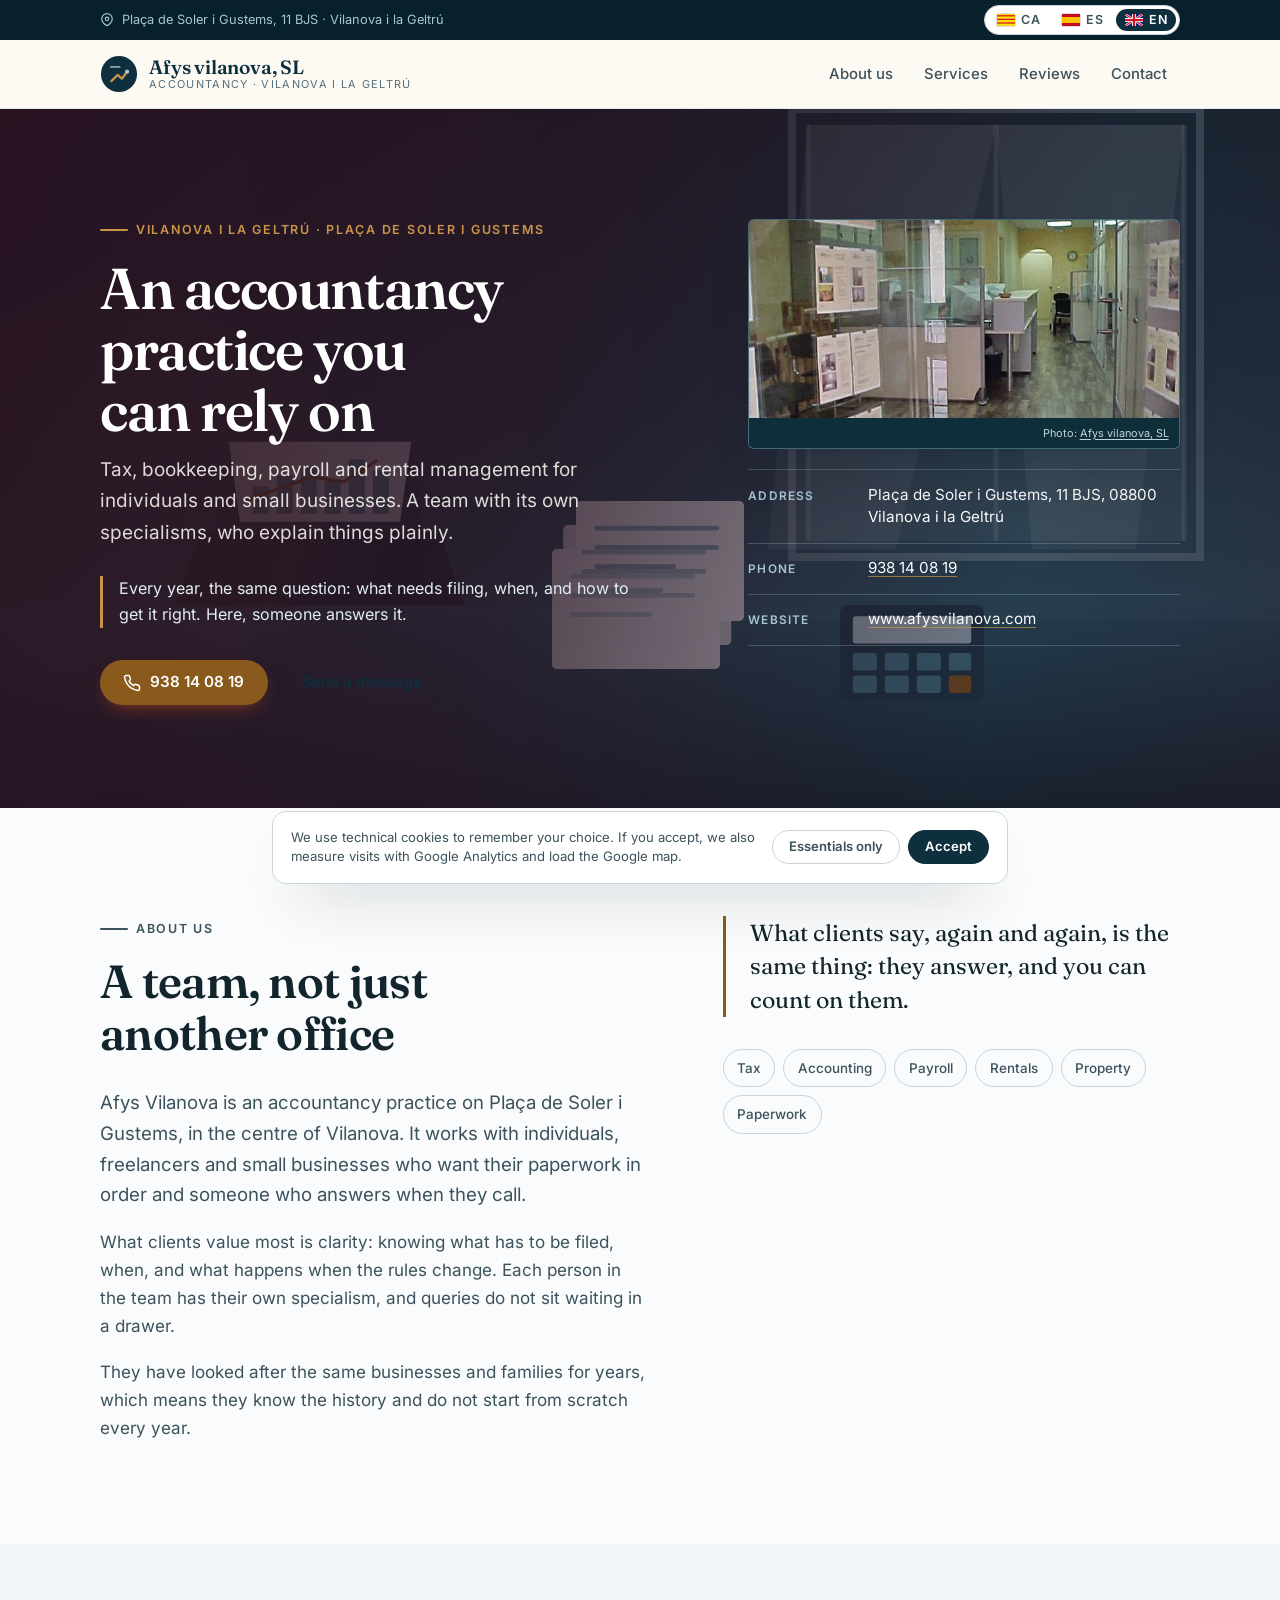
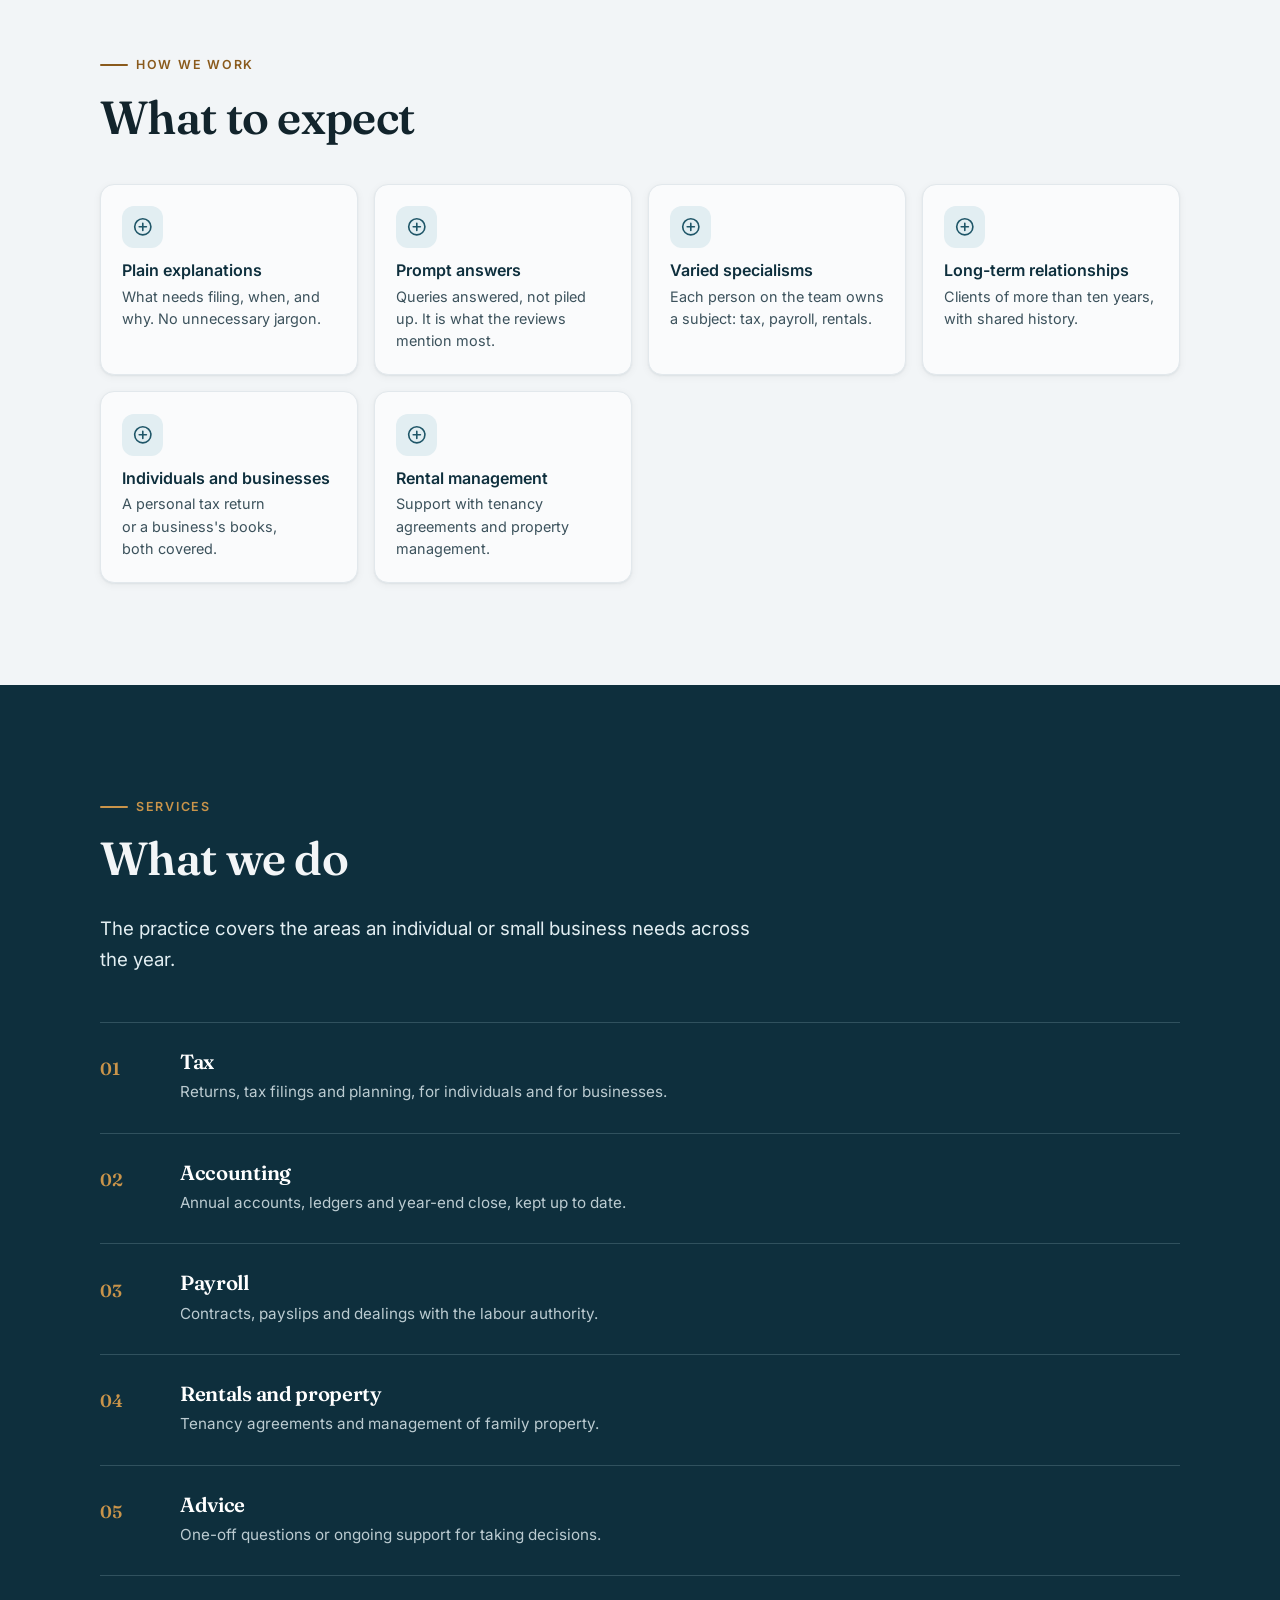
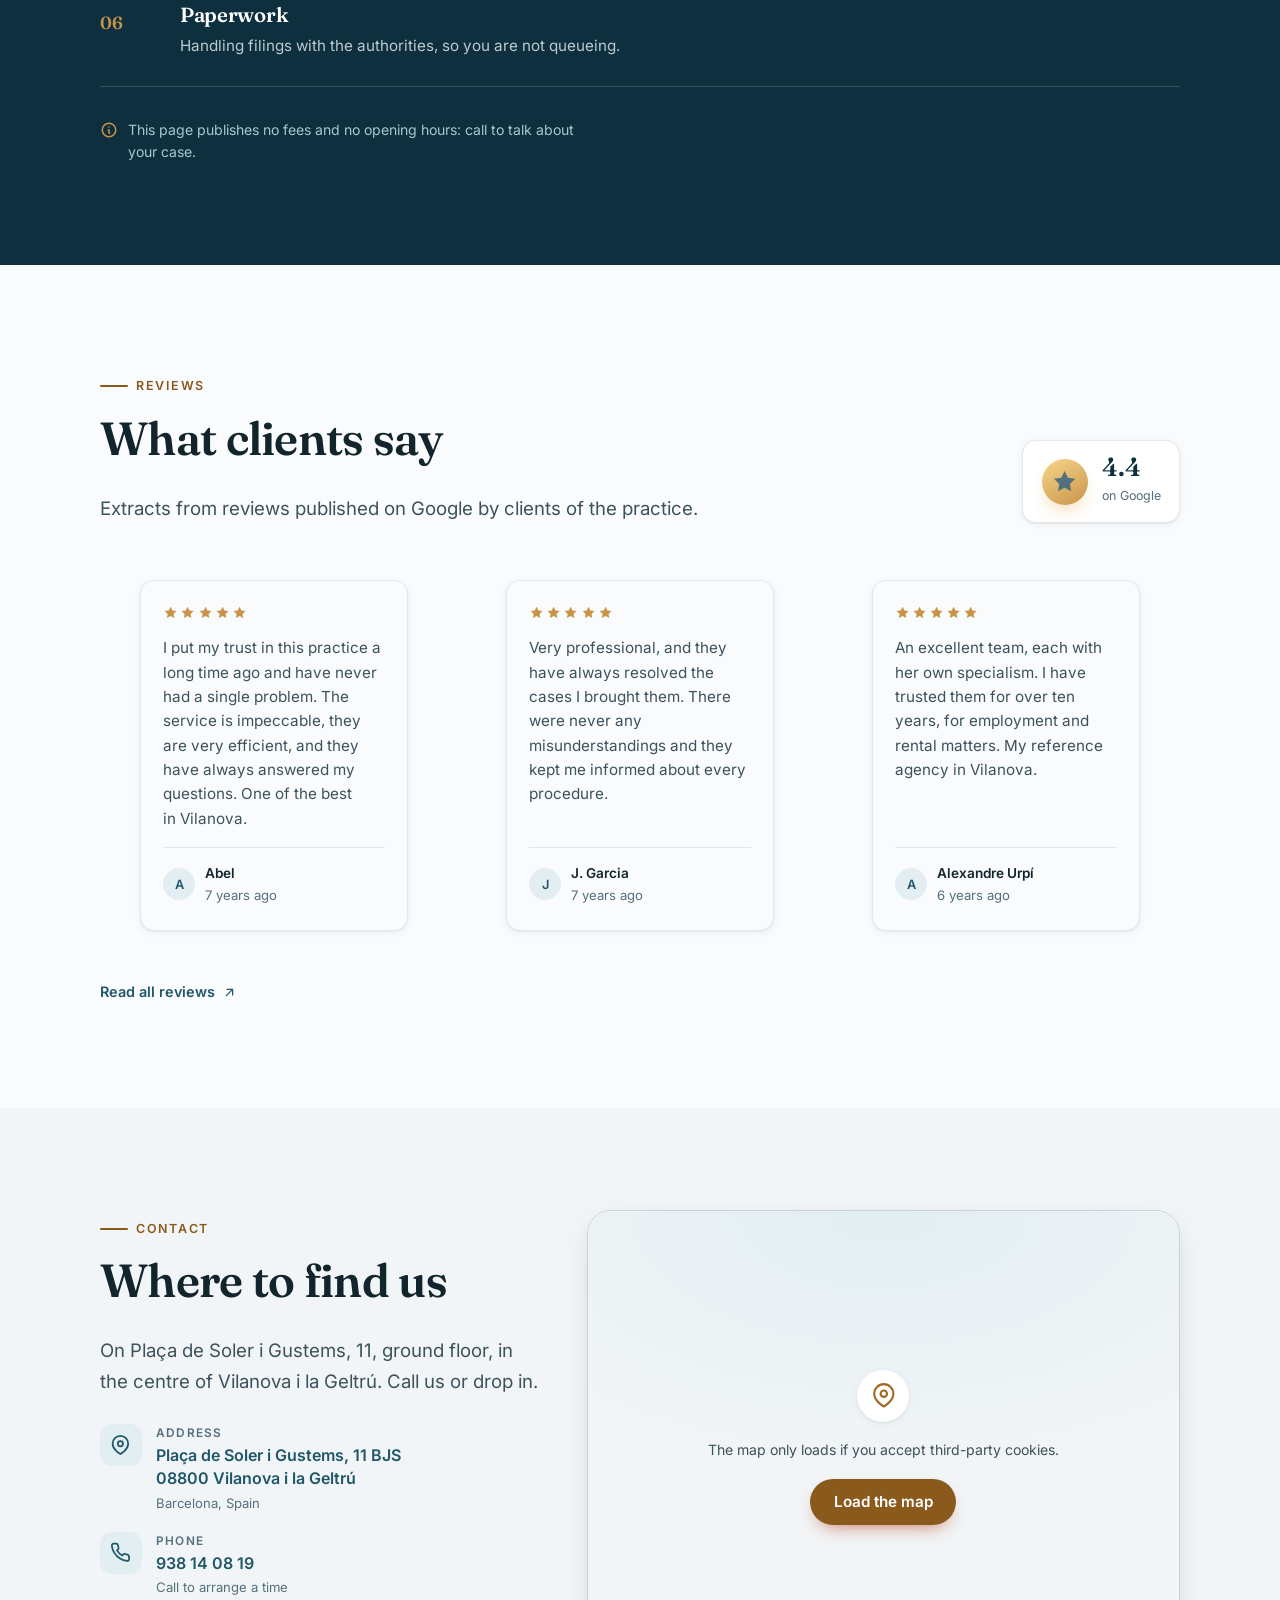
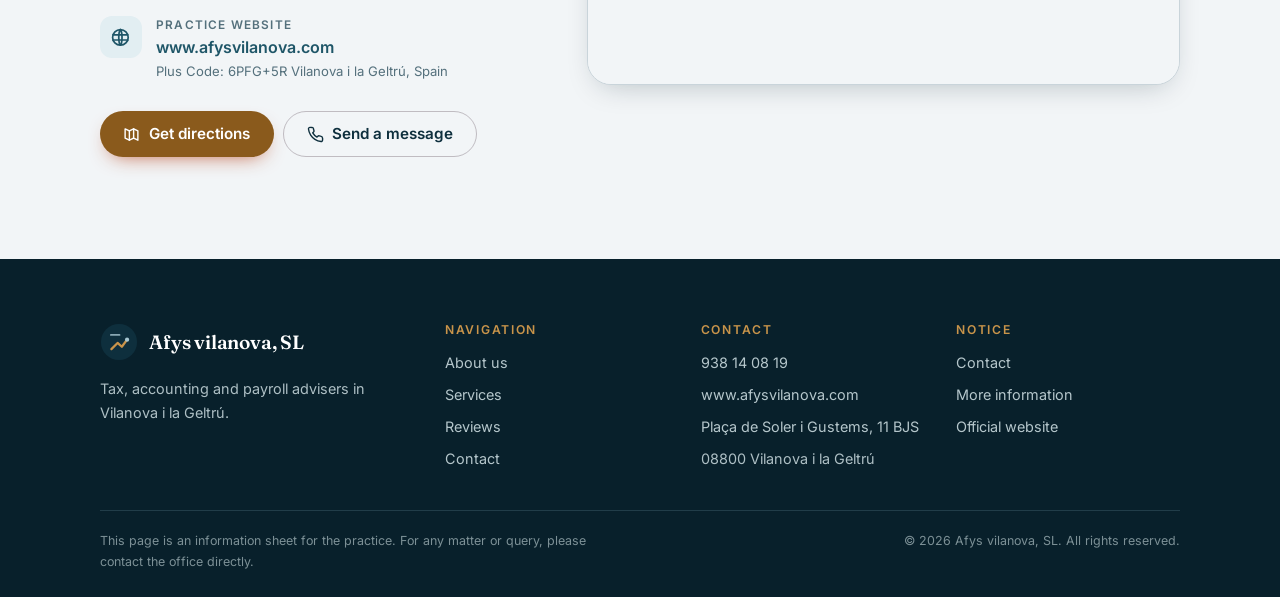
==== en/index.html @ ab1280ea "Rebuild the page structure for a professional practice The previous version kept a restaurant's DOM " ====
<!DOCTYPE html>
<html lang="en" dir="ltr">
<head>
<meta charset="utf-8">
<meta name="viewport" content="width=device-width, initial-scale=1">
<title>Afys Vilanova · Tax, accounting and payroll advisers</title>
<meta name="description" content="Accountancy practice on Plaça de Soler i Gustems, 11, Vilanova i la Geltrú. Tax, bookkeeping, payroll and rental management for individuals and small businesses. Call: 938 14 08 19.">
<meta name="author" content="Afys vilanova, SL">
<meta name="theme-color" content="#0a2f3b">
<meta name="robots" content="index, follow">
<link rel="canonical" href="https://afysvilanova.vilanovailageltru.info/en/">

<meta property="og:type" content="restaurant">
<meta property="og:site_name" content="Afys vilanova, SL">
<meta property="og:title" content="Afys Vilanova · Tax, accounting and payroll advisers">
<meta property="og:description" content="Accountancy practice on Plaça de Soler i Gustems, 11, Vilanova i la Geltrú. Tax, bookkeeping, payroll and rental management for individuals and small businesses. Call: 938 14 08 19.">
<meta property="og:locale" content="en_GB">
<meta property="og:url" content="https://afysvilanova.vilanovailageltru.info/en/">
<meta property="og:image" content="https://afysvilanova.vilanovailageltru.info/assets/img/og-image.jpg">
<meta property="og:image:width" content="1200">
<meta property="og:image:height" content="630">
<meta property="og:image:alt" content="Afys Vilanova, tax and accounting advisers in Vilanova i la Geltrú">
<meta name="twitter:card" content="summary_large_image">
<meta name="twitter:title" content="Afys Vilanova · Tax, accounting and payroll advisers">
<meta name="twitter:description" content="Accountancy practice on Plaça de Soler i Gustems, 11, Vilanova i la Geltrú. Tax, bookkeeping, payroll and rental management for individuals and small businesses. Call: 938 14 08 19.">
<meta name="twitter:image" content="https://afysvilanova.vilanovailageltru.info/assets/img/og-image.jpg">


<link rel="alternate" hreflang="ca-ES" href="https://afysvilanova.vilanovailageltru.info/">

<link rel="alternate" hreflang="es-ES" href="https://afysvilanova.vilanovailageltru.info/es/">

<link rel="alternate" hreflang="en-GB" href="https://afysvilanova.vilanovailageltru.info/en/">

<link rel="alternate" hreflang="x-default" href="https://afysvilanova.vilanovailageltru.info/">


<link rel="icon" href="../assets/img/favicon.svg" type="image/svg+xml">
<link rel="apple-touch-icon" href="../assets/img/apple-touch-icon.png">
<link rel="manifest" href="../site.webmanifest">
<link rel="preload" href="../assets/fonts/fraunces-latin.woff2" as="font" type="font/woff2" crossorigin>
<link rel="preload" href="../assets/fonts/inter-latin.woff2" as="font" type="font/woff2" crossorigin>
<link rel="stylesheet" href="../assets/css/styles.css">

<script>
  /* Google Analytics 4 with consent mode. Goes in <head> of every generated page,
     before any other script. Nothing is fetched from Google until the visitor
     accepts, and storage stays denied by default even if the tag loads elsewhere. */
  (function () {
    var ID = 'G-71LT2Q093H';
    var KEY = 'cookie-consent-v1';
    var accepted = false;
    try { accepted = localStorage.getItem(KEY) === 'accepted'; } catch (e) {}

    window.dataLayer = window.dataLayer || [];
    window.gtag = function () { window.dataLayer.push(arguments); };
    gtag('js', new Date());

    gtag('consent', 'default', {
      ad_storage: 'denied',
      ad_user_data: 'denied',
      ad_personalization: 'denied',
      analytics_storage: 'denied'
    });

    function load() {
      if (window.__gaLoaded) return;
      window.__gaLoaded = true;
      var s = document.createElement('script');
      s.async = true;
      s.src = 'https://www.googletagmanager.com/gtag/js?id=' + ID;
      document.head.appendChild(s);
      gtag('config', ID);
    }

    function grant() {
      load();
      gtag('consent', 'update', {
        ad_storage: 'granted',
        ad_user_data: 'granted',
        ad_personalization: 'granted',
        analytics_storage: 'granted'
      });
    }

    /* The cookie banner calls this from BOTH buttons; nothing touches Google before it runs. */
    window.__analyticsConsent = function (isAccepted) {
      try { localStorage.setItem(KEY, isAccepted ? 'accepted' : 'essential'); } catch (e) {}
      if (isAccepted) grant();
    };

    if (accepted) grant();
  })();
</script>
<script type="application/ld+json">
{
  "@context": "https://schema.org",
  "@type": "AccountingService",
  "@id": "https://afysvilanova.vilanovailageltru.info/#business",
  "name": "Afys vilanova, SL",
  "url": "https://afysvilanova.vilanovailageltru.info",
  "image": "https://afysvilanova.vilanovailageltru.info/assets/img/og-image.jpg",
  "telephone": "+34938140819",
  "address": {
    "@type": "PostalAddress",
    "streetAddress": "Plaça de Soler i Gustems, 11 BJS",
    "postalCode": "08800",
    "addressLocality": "Vilanova i la Geltrú",
    "addressRegion": "Barcelona",
    "addressCountry": "ES"
  },
  "geo": {
    "@type": "GeoCoordinates",
    "latitude": 41.2229113,
    "longitude": 1.7271098999999999
  },
  "hasMap": "https://maps.google.com/?cid=9883613409802930192&g_mp=Cidnb29nbGUubWFwcy5wbGFjZXMudjEuUGxhY2VzLlNlYXJjaFRleHQQAhgEIAA",
  "inLanguage": "en",
  "sameAs": [
    "http://www.afysvilanova.com/"
  ],
  "aggregateRating": {
    "@type": "AggregateRating",
    "ratingValue": 4.4,
    "reviewCount": 29,
    "bestRating": 5,
    "worstRating": 1
  }
}
</script>
</head>
<body>
<a class="skip-link" href="#main">Skip to main content</a>

<div class="topbar">
  <div class="wrap topbar__inner">
    <p class="topbar__note">
      <svg viewBox="0 0 24 24" width="14" height="14" fill="none" stroke="currentColor" stroke-width="2" stroke-linecap="round" stroke-linejoin="round" aria-hidden="true"><path d="M21 10c0 7-9 12-9 12S3 17 3 10a9 9 0 0 1 18 0Z"/><circle cx="12" cy="10" r="3"/></svg>
      Plaça de Soler i Gustems, 11 BJS · Vilanova i la Geltrú
    </p>
    <nav class="langs" aria-label="Change language">
      
      <a class="langs__link" href="../" hreflang="ca" lang="ca">
        <span class="langs__flag" aria-hidden="true"><svg viewBox="0 0 24 16"><rect width="24" height="16" fill="#fcdd09"/><g fill="#da121a"><rect y="1.6" width="24" height="1.6"/><rect y="6.4" width="24" height="1.6"/><rect y="11.2" width="24" height="1.6"/></g></svg></span>
        <span class="langs__code">ca</span>
        <span class="sr-only">Català</span>
      </a>
      
      <a class="langs__link" href="../es/" hreflang="es" lang="es">
        <span class="langs__flag" aria-hidden="true"><svg viewBox="0 0 24 16"><rect width="24" height="16" fill="#c60b1e"/><rect y="4" width="24" height="8" fill="#ffc400"/></svg></span>
        <span class="langs__code">es</span>
        <span class="sr-only">Español</span>
      </a>
      
      <a class="langs__link" href="../en/" hreflang="en" lang="en" aria-current="true">
        <span class="langs__flag" aria-hidden="true"><svg viewBox="0 0 24 16"><rect width="24" height="16" fill="#00247d"/><path d="M0 0 24 16M24 0 0 16" stroke="#fff" stroke-width="3.2"/><path d="M0 0 24 16M24 0 0 16" stroke="#cf142b" stroke-width="1.6"/><path d="M12 0v16M0 8h24" stroke="#fff" stroke-width="5.2"/><path d="M12 0v16M0 8h24" stroke="#cf142b" stroke-width="3"/></svg></span>
        <span class="langs__code">en</span>
        <span class="sr-only">English</span>
      </a>
      
    </nav>
  </div>
</div>

<header class="header">
  <div class="wrap header__inner">
    <a class="brand" href="../" aria-label="Afys vilanova, SL — Vilanova i la Geltrú">
      <svg class="brand__mark" <svg viewBox="0 0 40 40" width="38" height="38" aria-hidden="true">
          <circle cx="20" cy="20" r="19" fill="#0e2f3d"/>
          <path d="M12 27.5 L18.5 21 L23 25 L28.5 17.5" fill="none" stroke="#c9944a" stroke-width="2.4" stroke-linecap="round" stroke-linejoin="round"/>
          <circle cx="28.5" cy="17.5" r="2.2" fill="#a7c6d1"/>
          <path d="M11.5 12.5 h9" stroke="#a7c6d1" stroke-width="2" stroke-linecap="round" opacity="0.8"/>
        </svg></svg>
      <span class="brand__text">
        <span class="brand__name">Afys vilanova, SL</span>
        <span class="brand__sub">Accountancy · Vilanova i la Geltrú</span>
      </span>
    </a>
    <nav class="nav" id="site-nav" data-open="false" aria-label="Main navigation">
      <ul class="nav__list">
        <li><a class="nav__link" href="#about">About us</a></li>
        <li><a class="nav__link" href="#services">Services</a></li>
        <li><a class="nav__link" href="#reviews">Reviews</a></li>
        <li><a class="nav__link" href="#contact">Contact</a></li>
      </ul>
    </nav>
    <button class="nav-toggle" type="button" aria-expanded="false" aria-controls="site-nav" aria-label="Open navigation menu">
      <svg viewBox="0 0 24 24" width="22" height="22" fill="none" stroke="currentColor" stroke-width="2" stroke-linecap="round" aria-hidden="true"><path d="M4 7h16M4 12h16M4 17h16"/></svg>
    </button>
  </div>
</header>

<main id="main">

  <section class="hero" aria-labelledby="hero-title">
    <img class="hero__art" src="../assets/img/hero.svg" alt="" width="1600" height="1000" fetchpriority="high" decoding="async" aria-hidden="true">

    <div class="wrap hero__inner">
      <!-- Text column: the pitch and the two things a client does next. -->
      <div class="hero__copy">
        <p class="eyebrow hero__eyebrow">Vilanova i la Geltrú · Plaça de Soler i Gustems</p>
        <h1 class="hero__title" id="hero-title">An accountancy practice you can rely on</h1>
        <p class="hero__subtitle">Tax, bookkeeping, payroll and rental management for individuals and small businesses. A team with its own specialisms, who explain things plainly.</p>

        <p class="hero__credo">Every year, the same question: what needs filing, when, and how to get it right. Here, someone answers it.</p>

        <div class="hero__actions">
          <a class="btn btn--primary" href="tel:+34938140819">
            <svg viewBox="0 0 24 24" width="18" height="18" fill="none" stroke="currentColor" stroke-width="2" stroke-linecap="round" stroke-linejoin="round" aria-hidden="true"><path d="M22 16.9v3a2 2 0 0 1-2.2 2 19.8 19.8 0 0 1-8.6-3.1 19.5 19.5 0 0 1-6-6A19.8 19.8 0 0 1 2.1 4.2 2 2 0 0 1 4.1 2h3a2 2 0 0 1 2 1.7c.1.9.4 1.8.7 2.6a2 2 0 0 1-.5 2.1L8.1 9.6a16 16 0 0 0 6 6l1.2-1.2a2 2 0 0 1 2.1-.5c.8.3 1.7.6 2.6.7a2 2 0 0 1 1.7 2.1Z"/></svg>
            938 14 08 19
          </a>
          <a class="btn btn--ghost" href="#contact">Send a message</a>
        </div>
      </div>

      <!-- Facts column: no rating card, no decorative list. A practice is judged on
           what it does and where it is, so those are the only things in the panel. -->
      <aside class="hero__facts" aria-label="Contact details">
        
        <figure class="hero__photo">
          <img src="../assets/img/hero-photo.jpg" alt="photo of the Afys Vilanova office" width="900" height="675" fetchpriority="high" decoding="async">
          
          <figcaption data-photo-credit>
            Photo:
            <a href="https://maps.google.com/maps/contrib/112571644760508671871" target="_blank" rel="noopener nofollow">Afys vilanova, SL</a>
          </figcaption>
          
        </figure>
        

        <dl class="factlist">
          <div class="factlist__row">
            <dt>Address</dt>
            <dd>Plaça de Soler i Gustems, 11 BJS, 08800 Vilanova i la Geltrú</dd>
          </div>
          <div class="factlist__row">
            <dt>Phone</dt>
            <dd><a href="tel:+34938140819">938 14 08 19</a></dd>
          </div>
          
          <div class="factlist__row">
            <dt>Website</dt>
            <dd><a href="http://www.afysvilanova.com/" target="_blank" rel="noopener nofollow">www.afysvilanova.com</a></dd>
          </div>
          
          
        </dl>
      </aside>
    </div>
  </section>

  <section class="section" id="about" aria-labelledby="about-title">
    <div class="wrap">
      <div class="about__grid">
        <div class="about__copy reveal">
          <p class="eyebrow">About us</p>
          <h2 class="h2" id="about-title">A team, not just another office</h2>
          <p class="lead">Afys Vilanova is an accountancy practice on Plaça de Soler i Gustems, in the centre of Vilanova. It works with individuals, freelancers and small businesses who want their paperwork in order and someone who answers when they call.</p>
          <p>What clients value most is clarity: knowing what has to be filed, when, and what happens when the rules change. Each person in the team has their own specialism, and queries do not sit waiting in a drawer.</p>
          <p>They have looked after the same businesses and families for years, which means they know the history and do not start from scratch every year.</p>
        </div>

        <!-- Instead of a 2x2 number grid, a single standing claim plus the areas
             the practice actually covers. A client reads this, not a scoreboard. -->
        <div class="about__aside reveal">
          <blockquote class="pullquote">
            <p>What clients say, again and again, is the same thing: they answer, and you can count on them.</p>
          </blockquote>
          <ul class="arealist" aria-label="Areas of work">
            
            <li>Tax</li>
            
            <li>Accounting</li>
            
            <li>Payroll</li>
            
            <li>Rentals</li>
            
            <li>Property</li>
            
            <li>Paperwork</li>
            
          </ul>
        </div>
      </div>
    </div>
  </section>

  <section class="section section--sand" id="features" aria-labelledby="features-title">
    <div class="wrap">
      <div class="reveal">
        <p class="eyebrow">How we work</p>
        <h2 class="h2" id="features-title">What to expect</h2>
      </div>
      <ul class="cards">
        
        <li class="card reveal">
          <span class="card__icon" aria-hidden="true"><svg viewBox="0 0 24 24" fill="none" stroke="currentColor" stroke-width="1.8" stroke-linecap="round" stroke-linejoin="round" aria-hidden="true"><circle cx="12" cy="12" r="9"/><path d="M12 8v8M8 12h8"/></svg></span>
          <h3>Plain explanations</h3>
          <p>What needs filing, when, and why. No unnecessary jargon.</p>
        </li>
        
        <li class="card reveal">
          <span class="card__icon" aria-hidden="true"><svg viewBox="0 0 24 24" fill="none" stroke="currentColor" stroke-width="1.8" stroke-linecap="round" stroke-linejoin="round" aria-hidden="true"><circle cx="12" cy="12" r="9"/><path d="M12 8v8M8 12h8"/></svg></span>
          <h3>Prompt answers</h3>
          <p>Queries answered, not piled up. It is what the reviews mention most.</p>
        </li>
        
        <li class="card reveal">
          <span class="card__icon" aria-hidden="true"><svg viewBox="0 0 24 24" fill="none" stroke="currentColor" stroke-width="1.8" stroke-linecap="round" stroke-linejoin="round" aria-hidden="true"><circle cx="12" cy="12" r="9"/><path d="M12 8v8M8 12h8"/></svg></span>
          <h3>Varied specialisms</h3>
          <p>Each person on the team owns a subject: tax, payroll, rentals.</p>
        </li>
        
        <li class="card reveal">
          <span class="card__icon" aria-hidden="true"><svg viewBox="0 0 24 24" fill="none" stroke="currentColor" stroke-width="1.8" stroke-linecap="round" stroke-linejoin="round" aria-hidden="true"><circle cx="12" cy="12" r="9"/><path d="M12 8v8M8 12h8"/></svg></span>
          <h3>Long-term relationships</h3>
          <p>Clients of more than ten years, with shared history.</p>
        </li>
        
        <li class="card reveal">
          <span class="card__icon" aria-hidden="true"><svg viewBox="0 0 24 24" fill="none" stroke="currentColor" stroke-width="1.8" stroke-linecap="round" stroke-linejoin="round" aria-hidden="true"><circle cx="12" cy="12" r="9"/><path d="M12 8v8M8 12h8"/></svg></span>
          <h3>Individuals and businesses</h3>
          <p>A personal tax return or a business&#39;s books, both covered.</p>
        </li>
        
        <li class="card reveal">
          <span class="card__icon" aria-hidden="true"><svg viewBox="0 0 24 24" fill="none" stroke="currentColor" stroke-width="1.8" stroke-linecap="round" stroke-linejoin="round" aria-hidden="true"><circle cx="12" cy="12" r="9"/><path d="M12 8v8M8 12h8"/></svg></span>
          <h3>Rental management</h3>
          <p>Support with tenancy agreements and property management.</p>
        </li>
        
      </ul>
    </div>
  </section>

  <section class="section section--sea" id="services" aria-labelledby="services-title">
    <div class="wrap">
      <div class="services__head reveal">
        <p class="eyebrow">Services</p>
        <h2 class="h2" id="services-title">What we do</h2>
        <p class="lead">The practice covers the areas an individual or small business needs across the year.</p>
      </div>

      <!-- Numbered ledger list: services read better as a checklist of what is
           handled than as cards you would scan like dishes. -->
      <ol class="ledger">
        
        <li class="ledger__item reveal">
          <span class="ledger__num" aria-hidden="true">01</span>
          <div class="ledger__body">
            <h3>Tax</h3>
            <p>Returns, tax filings and planning, for individuals and for businesses.</p>
          </div>
        </li>
        
        <li class="ledger__item reveal">
          <span class="ledger__num" aria-hidden="true">02</span>
          <div class="ledger__body">
            <h3>Accounting</h3>
            <p>Annual accounts, ledgers and year-end close, kept up to date.</p>
          </div>
        </li>
        
        <li class="ledger__item reveal">
          <span class="ledger__num" aria-hidden="true">03</span>
          <div class="ledger__body">
            <h3>Payroll</h3>
            <p>Contracts, payslips and dealings with the labour authority.</p>
          </div>
        </li>
        
        <li class="ledger__item reveal">
          <span class="ledger__num" aria-hidden="true">04</span>
          <div class="ledger__body">
            <h3>Rentals and property</h3>
            <p>Tenancy agreements and management of family property.</p>
          </div>
        </li>
        
        <li class="ledger__item reveal">
          <span class="ledger__num" aria-hidden="true">05</span>
          <div class="ledger__body">
            <h3>Advice</h3>
            <p>One-off questions or ongoing support for taking decisions.</p>
          </div>
        </li>
        
        <li class="ledger__item reveal">
          <span class="ledger__num" aria-hidden="true">06</span>
          <div class="ledger__body">
            <h3>Paperwork</h3>
            <p>Handling filings with the authorities, so you are not queueing.</p>
          </div>
        </li>
        
      </ol>

      <p class="services__note">
        <svg viewBox="0 0 24 24" width="18" height="18" fill="none" stroke="currentColor" stroke-width="2" stroke-linecap="round" stroke-linejoin="round" aria-hidden="true"><circle cx="12" cy="12" r="9"/><path d="M12 8h.01M11 12h1v4h1"/></svg>
        This page publishes no fees and no opening hours: call to talk about your case.
      </p>
    </div>
  </section>

  <section class="section" id="reviews" aria-labelledby="reviews-title">
    <div class="wrap">
      <div class="reviews__head reveal">
        <div>
          <p class="eyebrow">Reviews</p>
          <h2 class="h2" id="reviews-title">What clients say</h2>
          <p class="lead">Extracts from reviews published on Google by clients of the practice.</p>
        </div>
        <div class="reviews__score">
          <span class="rating__star" aria-hidden="true">
            <svg viewBox="0 0 24 24" fill="currentColor"><path d="M12 2.6l2.9 5.9 6.5.95-4.7 4.6 1.1 6.45L12 17.4l-5.8 3.1 1.1-6.45-4.7-4.6 6.5-.95L12 2.6Z"/></svg>
          </span>
          <div>
            <b>4.4</b>
            <span>on Google</span>
          </div>
        </div>
      </div>
      <div class="quotes">
        
        <figure class="quote reveal">
          <div class="quote__stars" aria-label="5 out of 5 stars">
            <svg viewBox="0 0 24 24" fill="currentColor" aria-hidden="true"><path d="M12 2.6l2.9 5.9 6.5.95-4.7 4.6 1.1 6.45L12 17.4l-5.8 3.1 1.1-6.45-4.7-4.6 6.5-.95L12 2.6Z"/></svg><svg viewBox="0 0 24 24" fill="currentColor" aria-hidden="true"><path d="M12 2.6l2.9 5.9 6.5.95-4.7 4.6 1.1 6.45L12 17.4l-5.8 3.1 1.1-6.45-4.7-4.6 6.5-.95L12 2.6Z"/></svg><svg viewBox="0 0 24 24" fill="currentColor" aria-hidden="true"><path d="M12 2.6l2.9 5.9 6.5.95-4.7 4.6 1.1 6.45L12 17.4l-5.8 3.1 1.1-6.45-4.7-4.6 6.5-.95L12 2.6Z"/></svg><svg viewBox="0 0 24 24" fill="currentColor" aria-hidden="true"><path d="M12 2.6l2.9 5.9 6.5.95-4.7 4.6 1.1 6.45L12 17.4l-5.8 3.1 1.1-6.45-4.7-4.6 6.5-.95L12 2.6Z"/></svg><svg viewBox="0 0 24 24" fill="currentColor" aria-hidden="true"><path d="M12 2.6l2.9 5.9 6.5.95-4.7 4.6 1.1 6.45L12 17.4l-5.8 3.1 1.1-6.45-4.7-4.6 6.5-.95L12 2.6Z"/></svg>
          </div>
          <blockquote><p>I put my trust in this practice a long time ago and have never had a single problem. The service is impeccable, they are very efficient, and they have always answered my questions. One of the best in Vilanova.</p></blockquote>
          <figcaption>
            <span class="quote__avatar" aria-hidden="true">A</span>
            <span>
              <strong>Abel</strong>
              7 years ago
            </span>
          </figcaption>
        </figure>
        
        <figure class="quote reveal">
          <div class="quote__stars" aria-label="5 out of 5 stars">
            <svg viewBox="0 0 24 24" fill="currentColor" aria-hidden="true"><path d="M12 2.6l2.9 5.9 6.5.95-4.7 4.6 1.1 6.45L12 17.4l-5.8 3.1 1.1-6.45-4.7-4.6 6.5-.95L12 2.6Z"/></svg><svg viewBox="0 0 24 24" fill="currentColor" aria-hidden="true"><path d="M12 2.6l2.9 5.9 6.5.95-4.7 4.6 1.1 6.45L12 17.4l-5.8 3.1 1.1-6.45-4.7-4.6 6.5-.95L12 2.6Z"/></svg><svg viewBox="0 0 24 24" fill="currentColor" aria-hidden="true"><path d="M12 2.6l2.9 5.9 6.5.95-4.7 4.6 1.1 6.45L12 17.4l-5.8 3.1 1.1-6.45-4.7-4.6 6.5-.95L12 2.6Z"/></svg><svg viewBox="0 0 24 24" fill="currentColor" aria-hidden="true"><path d="M12 2.6l2.9 5.9 6.5.95-4.7 4.6 1.1 6.45L12 17.4l-5.8 3.1 1.1-6.45-4.7-4.6 6.5-.95L12 2.6Z"/></svg><svg viewBox="0 0 24 24" fill="currentColor" aria-hidden="true"><path d="M12 2.6l2.9 5.9 6.5.95-4.7 4.6 1.1 6.45L12 17.4l-5.8 3.1 1.1-6.45-4.7-4.6 6.5-.95L12 2.6Z"/></svg>
          </div>
          <blockquote><p>Very professional, and they have always resolved the cases I brought them. There were never any misunderstandings and they kept me informed about every procedure.</p></blockquote>
          <figcaption>
            <span class="quote__avatar" aria-hidden="true">J</span>
            <span>
              <strong>J. Garcia</strong>
              7 years ago
            </span>
          </figcaption>
        </figure>
        
        <figure class="quote reveal">
          <div class="quote__stars" aria-label="5 out of 5 stars">
            <svg viewBox="0 0 24 24" fill="currentColor" aria-hidden="true"><path d="M12 2.6l2.9 5.9 6.5.95-4.7 4.6 1.1 6.45L12 17.4l-5.8 3.1 1.1-6.45-4.7-4.6 6.5-.95L12 2.6Z"/></svg><svg viewBox="0 0 24 24" fill="currentColor" aria-hidden="true"><path d="M12 2.6l2.9 5.9 6.5.95-4.7 4.6 1.1 6.45L12 17.4l-5.8 3.1 1.1-6.45-4.7-4.6 6.5-.95L12 2.6Z"/></svg><svg viewBox="0 0 24 24" fill="currentColor" aria-hidden="true"><path d="M12 2.6l2.9 5.9 6.5.95-4.7 4.6 1.1 6.45L12 17.4l-5.8 3.1 1.1-6.45-4.7-4.6 6.5-.95L12 2.6Z"/></svg><svg viewBox="0 0 24 24" fill="currentColor" aria-hidden="true"><path d="M12 2.6l2.9 5.9 6.5.95-4.7 4.6 1.1 6.45L12 17.4l-5.8 3.1 1.1-6.45-4.7-4.6 6.5-.95L12 2.6Z"/></svg><svg viewBox="0 0 24 24" fill="currentColor" aria-hidden="true"><path d="M12 2.6l2.9 5.9 6.5.95-4.7 4.6 1.1 6.45L12 17.4l-5.8 3.1 1.1-6.45-4.7-4.6 6.5-.95L12 2.6Z"/></svg>
          </div>
          <blockquote><p>An excellent team, each with her own specialism. I have trusted them for over ten years, for employment and rental matters. My reference agency in Vilanova.</p></blockquote>
          <figcaption>
            <span class="quote__avatar" aria-hidden="true">A</span>
            <span>
              <strong>Alexandre Urpí</strong>
              6 years ago
            </span>
          </figcaption>
        </figure>
        
      </div>
      <a class="reviews__all" href="https://www.google.com/maps/place//data=!4m4!3m3!1s0x12a386e3712fc215:0x8929a607d4974810!9m1!1b1?g_mp=Cidnb29nbGUubWFwcy5wbGFjZXMudjEuUGxhY2VzLlNlYXJjaFRleHQQAhgEIAA" target="_blank" rel="noopener">
        Read all reviews
        <svg viewBox="0 0 24 24" width="15" height="15" fill="none" stroke="currentColor" stroke-width="2" stroke-linecap="round" stroke-linejoin="round" aria-hidden="true"><path d="M7 17 17 7M8 7h9v9"/></svg>
      </a>
    </div>
  </section>

  <section class="section section--sand" id="contact" aria-labelledby="contact-title">
    <div class="wrap">
      <div class="contact__grid">
        <div class="reveal">
          <p class="eyebrow">Contact</p>
          <h2 class="h2" id="contact-title">Where to find us</h2>
          <p class="lead">On Plaça de Soler i Gustems, 11, ground floor, in the centre of Vilanova i la Geltrú. Call us or drop in.</p>

          <div class="contact-list">
            <div class="contact-item">
              <span class="contact-item__icon" aria-hidden="true">
                <svg viewBox="0 0 24 24" fill="none" stroke="currentColor" stroke-width="2" stroke-linecap="round" stroke-linejoin="round"><path d="M21 10c0 7-9 12-9 12S3 17 3 10a9 9 0 0 1 18 0Z"/><circle cx="12" cy="10" r="3"/></svg>
              </span>
              <div>
                <div class="contact-item__label">Address</div>
                <div class="contact-item__value">
                  <a href="https://www.google.com/maps/dir/?api=1&amp;destination=41.2229113,1.7271098999999999" target="_blank" rel="noopener">Plaça de Soler i Gustems, 11 BJS<br>08800 Vilanova i la Geltrú</a>
                </div>
                <div class="contact-item__meta">Barcelona, Spain</div>
              </div>
            </div>

            <div class="contact-item">
              <span class="contact-item__icon" aria-hidden="true">
                <svg viewBox="0 0 24 24" fill="none" stroke="currentColor" stroke-width="2" stroke-linecap="round" stroke-linejoin="round"><path d="M22 16.9v3a2 2 0 0 1-2.2 2 19.8 19.8 0 0 1-8.6-3.1 19.5 19.5 0 0 1-6-6A19.8 19.8 0 0 1 2.1 4.2 2 2 0 0 1 4.1 2h3a2 2 0 0 1 2 1.7c.1.9.4 1.8.7 2.6a2 2 0 0 1-.5 2.1L8.1 9.6a16 16 0 0 0 6 6l1.2-1.2a2 2 0 0 1 2.1-.5c.8.3 1.7.6 2.6.7a2 2 0 0 1 1.7 2.1Z"/></svg>
              </span>
              <div>
                <div class="contact-item__label">Phone</div>
                <div class="contact-item__value"><a href="tel:+34938140819">938 14 08 19</a></div>
                <div class="contact-item__meta">Call to arrange a time</div>
              </div>
            </div>

            <div class="contact-item">
              <span class="contact-item__icon" aria-hidden="true">
                <svg viewBox="0 0 24 24" fill="none" stroke="currentColor" stroke-width="2" stroke-linecap="round" stroke-linejoin="round"><circle cx="12" cy="12" r="9"/><path d="M3.5 9h17M3.5 15h17"/><path d="M12 3c2.5 3 2.5 15 0 18M12 3c-2.5 3-2.5 15 0 18"/></svg>
              </span>
              <div>
                <div class="contact-item__label">Practice website</div>
                <div class="contact-item__value"><a href="http://www.afysvilanova.com/" target="_blank" rel="noopener nofollow">www.afysvilanova.com</a></div>
                <div class="contact-item__meta">Plus Code: 6PFG+5R Vilanova i la Geltrú, Spain</div>
              </div>
            </div>
          </div>

          <div class="contact__actions">
            <a class="btn btn--primary" href="https://www.google.com/maps/dir/?api=1&amp;destination=41.2229113,1.7271098999999999" target="_blank" rel="noopener">
              <svg viewBox="0 0 24 24" width="17" height="17" fill="none" stroke="currentColor" stroke-width="2" stroke-linecap="round" stroke-linejoin="round" aria-hidden="true"><path d="M9 20 3 17V4l6 3 6-3 6 3v13l-6-3-6 3Z"/><path d="M9 7v13M15 4v13"/></svg>
              Get directions
            </a>
            <a class="btn btn--ghost" href="tel:+34938140819">
              <svg viewBox="0 0 24 24" width="17" height="17" fill="none" stroke="currentColor" stroke-width="2" stroke-linecap="round" stroke-linejoin="round" aria-hidden="true"><path d="M22 16.9v3a2 2 0 0 1-2.2 2 19.8 19.8 0 0 1-8.6-3.1 19.5 19.5 0 0 1-6-6A19.8 19.8 0 0 1 2.1 4.2 2 2 0 0 1 4.1 2h3a2 2 0 0 1 2 1.7c.1.9.4 1.8.7 2.6a2 2 0 0 1-.5 2.1L8.1 9.6a16 16 0 0 0 6 6l1.2-1.2a2 2 0 0 1 2.1-.5c.8.3 1.7.6 2.6.7a2 2 0 0 1 1.7 2.1Z"/></svg>
              Send a message
            </a>
            
          </div>
        </div>

        <div class="map-shell" id="map-shell" data-map-loaded="false">
          <div class="map-placeholder">
            <div class="map-placeholder__inner">
              <span class="map-placeholder__pin" aria-hidden="true">
                <svg viewBox="0 0 24 24" fill="none" stroke="currentColor" stroke-width="2" stroke-linecap="round" stroke-linejoin="round"><path d="M21 10c0 7-9 12-9 12S3 17 3 10a9 9 0 0 1 18 0Z"/><circle cx="12" cy="10" r="3"/></svg>
              </span>
              <p>The map only loads if you accept third-party cookies.</p>
              <button class="btn btn--primary" type="button" data-map-load>Load the map</button>
            </div>
          </div>
          <template id="map-template">
            <iframe title="Map showing the location of Afys Vilanova in Vilanova i la Geltrú" src="https://www.google.com/maps?q=41.2229113,1.7271098999999999&amp;hl=en&amp;z=16&amp;output=embed" width="600" height="480" loading="lazy" referrerpolicy="no-referrer-when-downgrade" allowfullscreen></iframe>
          </template>
        </div>
      </div>
    </div>
  </section>

</main>

<footer class="footer">
  <div class="wrap">
    <div class="footer__grid">
      <div>
        <a class="brand" href="../">
          <svg class="brand__mark" <svg viewBox="0 0 40 40" width="38" height="38" aria-hidden="true">
          <circle cx="20" cy="20" r="19" fill="#0e2f3d"/>
          <path d="M12 27.5 L18.5 21 L23 25 L28.5 17.5" fill="none" stroke="#c9944a" stroke-width="2.4" stroke-linecap="round" stroke-linejoin="round"/>
          <circle cx="28.5" cy="17.5" r="2.2" fill="#a7c6d1"/>
          <path d="M11.5 12.5 h9" stroke="#a7c6d1" stroke-width="2" stroke-linecap="round" opacity="0.8"/>
        </svg></svg>
          <span class="brand__text"><span class="brand__name">Afys vilanova, SL</span></span>
        </a>
        <p>Tax, accounting and payroll advisers in Vilanova i la Geltrú.</p>
      </div>
      <div>
        <h2>Navigation</h2>
        <ul>
          <li><a href="#about">About us</a></li>
          <li><a href="#services">Services</a></li>
          <li><a href="#reviews">Reviews</a></li>
          <li><a href="#contact">Contact</a></li>
        </ul>
      </div>
      <div>
        <h2>Contact</h2>
        <ul>
          <li><a href="tel:+34938140819">938 14 08 19</a></li>
          <li><a href="http://www.afysvilanova.com/" target="_blank" rel="noopener nofollow">www.afysvilanova.com</a></li>
          <li><a href="https://www.google.com/maps/dir/?api=1&amp;destination=41.2229113,1.7271098999999999" target="_blank" rel="noopener">Plaça de Soler i Gustems, 11 BJS</a></li>
          <li>08800 Vilanova i la Geltrú</li>
        </ul>
      </div>
      <div>
        <h2>Notice</h2>
        <ul>
          <li><a href="#contact">Contact</a></li>
          <li><a href="#" data-cookie-open>More information</a></li>
          <li><a href="http://www.afysvilanova.com/" target="_blank" rel="noopener nofollow">Official website</a></li>
        </ul>
      </div>
    </div>
    <div class="footer__legal">
      <p>This page is an information sheet for the practice. For any matter or query, please contact the office directly.</p>
      <p>© <span id="year">2026</span> Afys vilanova, SL. All rights reserved.</p>
    </div>
  </div>
</footer>

<div class="cookiebar" id="cookiebar" role="region" aria-label="More information" data-visible="false">
  <p>We use technical cookies to remember your choice. If you accept, we also measure visits with Google Analytics and load the Google map.</p>
  <div class="cookiebar__actions">
    <button class="btn cookiebar__reject" type="button" data-cookie="essential">Essentials only</button>
    <button class="btn cookiebar__accept" type="button" data-cookie="accept">Accept</button>
  </div>
</div>

<script src="../assets/js/main.js" defer></script>
</body>
</html>
---- assets/css/styles.css ----
/* ==========================================================================
   La Gambarrada — styles
   Palette: deep sea, sun-bleached sand, ember
   ========================================================================== */

@font-face {
  font-family: "Fraunces";
  font-style: normal;
  font-weight: 400 700;
  font-display: swap;
  src: url("../fonts/fraunces-latin.woff2") format("woff2");
  unicode-range: U+0000-00FF, U+0131, U+0152-0153, U+02BB-02BC, U+02C6, U+02DA,
    U+02DC, U+2000-206F, U+2074, U+20AC, U+2122, U+2191, U+2193, U+2212, U+2215,
    U+FEFF, U+FFFD;
}
@font-face {
  font-family: "Fraunces";
  font-style: normal;
  font-weight: 400 700;
  font-display: swap;
  src: url("../fonts/fraunces-latin-ext.woff2") format("woff2");
  unicode-range: U+0100-02BA, U+02BD-02C5, U+02C7-02CC, U+02CE-02D7, U+02DD-02FF,
    U+0304, U+0308, U+0329, U+1D00-1DBF, U+1E00-1E9F, U+1EF2-1EFF, U+2020,
    U+20A0-20AB, U+20AD-20C0, U+2113, U+2C60-2C7F, U+A720-A7FF;
}
@font-face {
  font-family: "Inter";
  font-style: normal;
  font-weight: 400 600;
  font-display: swap;
  src: url("../fonts/inter-latin.woff2") format("woff2");
  unicode-range: U+0000-00FF, U+0131, U+0152-0153, U+02BB-02BC, U+02C6, U+02DA,
    U+02DC, U+2000-206F, U+2074, U+20AC, U+2122, U+2191, U+2193, U+2212, U+2215,
    U+FEFF, U+FFFD;
}
@font-face {
  font-family: "Inter";
  font-style: normal;
  font-weight: 400 600;
  font-display: swap;
  src: url("../fonts/inter-latin-ext.woff2") format("woff2");
  unicode-range: U+0100-02BA, U+02BD-02C5, U+02C7-02CC, U+02CE-02D7, U+02DD-02FF,
    U+0304, U+0308, U+0329, U+1D00-1DBF, U+1E00-1E9F, U+1EF2-1EFF, U+2020,
    U+20A0-20AB, U+20AD-20C0, U+2113, U+2C60-2C7F, U+A720-A7FF;
}

:root {
  /* Slate and brass: an accountancy reads as calm and precise, not appetising. */
  --sea-950: #08202b;
  --sea-900: #0e2f3d;
  --sea-800: #16404f;
  --sea-700: #1f5668;
  --sea-500: #3d8296;
  --sea-300: #a7c6d1;
  --sea-100: #e2eef2;

  --sand-50: #fafbfc;
  --sand-100: #f2f5f7;
  --sand-200: #e2e8ec;
  --sand-300: #c9d4da;

  --ember-600: #8a5a1c;
  --ember-500: #a06a24;
  --ember-100: #f7ecd9;

  --gold-500: #c9944a;

  --ink: #12242c;
  --ink-soft: #3c525c;
  --ink-mute: #54707c;

  --radius-sm: 8px;
  --radius: 14px;
  --radius-lg: 24px;
  --shadow-sm: 0 1px 2px rgba(8, 32, 43, .06), 0 2px 8px rgba(8, 32, 43, .05);
  --shadow: 0 10px 30px -12px rgba(8, 32, 43, .28);
  --shadow-lg: 0 30px 60px -30px rgba(8, 32, 43, .45);

  --wrap: 1160px;
  --pad: clamp(1rem, 4vw, 2.5rem);
  --section-y: clamp(3.5rem, 8vw, 6.5rem);

  --font-display: "Fraunces", Georgia, "Times New Roman", serif;
  --font-sans: "Inter", -apple-system, BlinkMacSystemFont, "Segoe UI", Roboto,
    Helvetica, Arial, sans-serif;

  color-scheme: light;


/* ---------- reset ---------- */
*,
*::before,
*::after { box-sizing: border-box; }

html {
  -webkit-text-size-adjust: 100%;
  scroll-behavior: smooth;
  scroll-padding-top: 5rem;
}

body {
  margin: 0;
  background: var(--sand-50);
  color: var(--ink);
  font-family: var(--font-sans);
  font-size: 1.0625rem;
  line-height: 1.65;
  -webkit-font-smoothing: antialiased;
  text-rendering: optimizeLegibility;
  overflow-x: hidden;
}

img, svg, iframe { max-width: 100%; }
img { height: auto; display: block; }

h1, h2, h3, h4 {
  font-family: var(--font-display);
  font-weight: 600;
  line-height: 1.12;
  letter-spacing: -0.015em;
  margin: 0 0 .5em;
  text-wrap: balance;
}

p { margin: 0 0 1em; text-wrap: pretty; }
p:last-child { margin-bottom: 0; }

a { color: var(--sea-700); }
a:hover { color: var(--ember-600); }

ul { margin: 0; padding: 0; list-style: none; }

:where(a, button, summary, iframe, input):focus-visible {
  outline: 3px solid var(--sea-500);
  outline-offset: 3px;
  border-radius: 4px;
}

::selection { background: var(--sea-300); color: var(--sea-950); }

/* ---------- layout helpers ---------- */
.wrap {
  width: 100%;
  max-width: var(--wrap);
  margin-inline: auto;
  padding-inline: var(--pad);
}

.section { padding-block: var(--section-y); position: relative; }
.section--sand { background: var(--sand-100); }
.section--sea { background: var(--sea-900); color: var(--sand-100); }

.eyebrow {
  display: inline-flex;
  align-items: center;
  gap: .5rem;
  font-size: .78rem;
  font-weight: 600;
  letter-spacing: .14em;
  text-transform: uppercase;
  color: var(--ember-600);
  margin: 0 0 1rem;
}
.eyebrow::before {
  content: "";
  width: 1.75rem;
  height: 2px;
  background: currentColor;
  border-radius: 2px;
}
.section--sea .eyebrow { color: var(--gold-500); }

.h2 {
  font-size: clamp(1.75rem, 1.15rem + 2.4vw, 2.9rem);
  margin-bottom: .6em;
}
.lead {
  font-size: clamp(1.02rem, .96rem + .3vw, 1.16rem);
  color: var(--ink-soft);
  max-width: 60ch;
}
.section--sea .lead { color: var(--sea-100); }

.skip-link {
  position: absolute;
  left: -9999px;
  top: 0;
  z-index: 100;
  background: var(--sea-900);
  color: #fff;
  padding: .75rem 1.25rem;
  border-radius: 0 0 var(--radius-sm) 0;
  text-decoration: none;
}
.skip-link:focus { left: 0; }

.sr-only {
  position: absolute;
  width: 1px; height: 1px;
  padding: 0; margin: -1px;
  overflow: hidden;
  clip: rect(0 0 0 0);
  white-space: nowrap;
  border: 0;
}

/* ---------- topbar ---------- */
.topbar {
  background: var(--sea-950);
  color: var(--sea-100);
  font-size: .8rem;
}
.topbar__inner {
  display: flex;
  align-items: center;
  justify-content: space-between;
  gap: 1rem;
  min-height: 2.5rem;
  flex-wrap: wrap;
}
.topbar__note {
  display: inline-flex;
  align-items: center;
  gap: .5rem;
  margin: 0;
  color: var(--sea-300);
}
.topbar__note svg { flex: none; }

/* ---------- header ---------- */
.header {
  position: sticky;
  top: 0;
  z-index: 50;
  background: rgba(253, 250, 244, .92);
  backdrop-filter: blur(12px);
  border-bottom: 1px solid var(--sand-200);
}
.header__inner {
  display: flex;
  align-items: center;
  gap: 1rem;
  min-height: 4.25rem;
}
.brand {
  display: inline-flex;
  align-items: center;
  gap: .7rem;
  text-decoration: none;
  color: var(--sea-900);
  margin-right: auto;
  min-width: 0;
}
.brand:hover { color: var(--sea-900); }
.brand__mark { flex: none; }
.brand__text {
  display: flex;
  flex-direction: column;
  line-height: 1.1;
  min-width: 0;
}
.brand__name {
  font-family: var(--font-display);
  font-size: 1.2rem;
  font-weight: 600;
  letter-spacing: -.01em;
  white-space: nowrap;
}
.brand__sub {
  font-size: .68rem;
  letter-spacing: .12em;
  text-transform: uppercase;
  color: var(--ink-mute);
  white-space: nowrap;
}

.nav { display: flex; }
.nav__list {
  display: flex;
  align-items: center;
  gap: .35rem;
}
.nav__link {
  display: block;
  padding: .5rem .8rem;
  border-radius: 999px;
  text-decoration: none;
  color: var(--ink-soft);
  font-size: .93rem;
  font-weight: 500;
  white-space: nowrap;
}
.nav__link:hover { background: var(--sand-200); color: var(--sea-900); }

.nav-toggle {
  display: none;
  align-items: center;
  justify-content: center;
  width: 2.75rem;
  height: 2.75rem;
  border: 1px solid var(--sand-300);
  border-radius: var(--radius-sm);
  background: transparent;
  color: var(--sea-900);
  cursor: pointer;
}
.nav-toggle:hover { background: var(--sand-200); }

/* ---------- language switch ---------- */
.langs {
  display: flex;
  align-items: center;
  gap: .25rem;
  padding: .2rem;
  border: 1px solid var(--sand-300);
  border-radius: 999px;
  background: #fff;
}
.langs__link {
  display: inline-flex;
  align-items: center;
  gap: .4rem;
  padding: .3rem .55rem;
  border-radius: 999px;
  text-decoration: none;
  font-size: .78rem;
  font-weight: 600;
  color: var(--ink-soft);
  line-height: 1;
}
.langs__link:hover { background: var(--sand-200); color: var(--sea-900); }
.langs__link[aria-current="true"] {
  background: var(--sea-900);
  color: #fff;
}
.langs__flag {
  width: 18px;
  height: 12px;
  border-radius: 2px;
  flex: none;
  box-shadow: 0 0 0 1px rgba(42, 18, 32, .15);
  display: block;
}
.langs__code { text-transform: uppercase; letter-spacing: .04em; }

/* ---------- buttons ---------- */
.btn {
  display: inline-flex;
  align-items: center;
  justify-content: center;
  gap: .55rem;
  padding: .8rem 1.4rem;
  border-radius: 999px;
  border: 1.5px solid transparent;
  font-family: var(--font-sans);
  font-size: .95rem;
  font-weight: 600;
  line-height: 1.2;
  text-decoration: none;
  cursor: pointer;
  transition: transform .18s ease, background-color .18s ease,
    border-color .18s ease, color .18s ease, box-shadow .18s ease;
}
.btn svg { flex: none; }
.btn:hover { transform: translateY(-1px); }

.btn--primary {
  background: var(--ember-600);
  color: #fff;
  box-shadow: 0 8px 20px -10px rgba(184, 70, 31, .9);
}
.btn--primary:hover { background: var(--ember-600); color: #fff; }

.btn--ghost {
  background: transparent;
  border-color: rgba(42, 18, 32, .25);
  color: var(--sea-900);
}
.btn--ghost:hover {
  background: rgba(42, 18, 32, .06);
  border-color: rgba(42, 18, 32, .4);
  color: var(--sea-900);
}

.btn--light {
  background: rgba(255, 255, 255, .1);
  border-color: rgba(255, 255, 255, .35);
  color: #fff;
}
.btn--light:hover { background: rgba(255, 255, 255, .2); color: #fff; }

/* ---------- hero ---------- */
.hero {
  position: relative;
  background: var(--sea-900);
  color: var(--sand-100);
  overflow: hidden;
  isolation: isolate;
}
.hero__art {
  position: absolute;
  inset: 0;
  z-index: -1;
  width: 100%;
  height: 100%;
  object-fit: cover;
  object-position: 62% 55%;
}
.hero::after {
  content: "";
  position: absolute;
  inset: 0;
  z-index: -1;
  background:
    linear-gradient(105deg, rgba(42, 18, 32, .93) 0%, rgba(42, 18, 32, .78) 42%, rgba(42, 18, 32, .38) 78%, rgba(42, 18, 32, .55) 100%);
}
.hero__inner {
  display: grid;
  grid-template-columns: minmax(0, 1.05fr) minmax(0, .95fr);
  gap: clamp(1.5rem, 4vw, 3.5rem);
  align-items: center;
  padding-block: clamp(3rem, 7vw, 6rem);
  min-height: min(78vh, 40rem);
}
.hero__eyebrow {
  color: var(--gold-500);
  margin-bottom: 1.1rem;
}
.hero__title {
  font-size: clamp(2.1rem, 1.2rem + 4.4vw, 4.1rem);
  line-height: 1.03;
  letter-spacing: -.025em;
  margin-bottom: .8rem;
  color: #fff;
}
.hero__subtitle {
  font-size: clamp(1rem, .95rem + .4vw, 1.18rem);
  color: rgba(253, 250, 244, .86);
  max-width: 46ch;
  margin-bottom: 1.8rem;
}
.hero__actions {
  display: flex;
  flex-wrap: wrap;
  gap: .7rem;
  align-items: center;
}
.hero__aside {
  display: flex;
  flex-direction: column;
  align-items: stretch;
  gap: 1rem;
  justify-content: flex-end;
}

/* real business photo: top half, always credited (Google requires the attribution) */
.hero__photo {
  margin: 0;
  position: relative;
  border-radius: var(--radius-lg);
  overflow: hidden;
  border: 1px solid rgba(255, 255, 255, .28);
  box-shadow: var(--shadow-lg);
  background: var(--sea-800);
}
.hero__photo img {
  display: block;
  width: 100%;
  height: clamp(13rem, 26vh, 20rem);
  object-fit: cover;
  object-position: center;
}
.hero__photo figcaption {
  position: absolute;
  inset: auto 0 0 0;
  padding: .45rem .7rem;
  font-size: .68rem;
  line-height: 1.35;
  color: rgba(253, 250, 244, .92);
  background: linear-gradient(to top, rgba(42, 18, 32, .88), rgba(42, 18, 32, 0));
  text-align: right;
}
.hero__photo figcaption a {
  color: rgba(253, 250, 244, .92);
  text-decoration: underline;
  text-underline-offset: 2px;
}
.hero__photo figcaption a:hover { color: #fff; }
.hero__card {
  width: min(100%, 22rem);
  background: rgba(253, 250, 244, .96);
  color: var(--ink);
  border-radius: var(--radius-lg);
  padding: 1.5rem 1.6rem;
  box-shadow: var(--shadow-lg);
  border: 1px solid rgba(255, 255, 255, .6);
  backdrop-filter: blur(6px);
}
.rating {
  display: flex;
  align-items: center;
  gap: 1rem;
  padding-bottom: 1.1rem;
  margin-bottom: 1.1rem;
  border-bottom: 1px dashed var(--sand-300);
}
.rating__star {
  flex: none;
  width: 4.25rem;
  height: 4.25rem;
  border-radius: 50%;
  display: grid;
  place-items: center;
  background: linear-gradient(150deg, #f6d68a, var(--gold-500));
  color: #fff;
  box-shadow: 0 10px 22px -12px rgba(217, 160, 44, .95);
}
.rating__star svg { width: 2.4rem; height: 2.4rem; }
.rating__value {
  font-family: var(--font-display);
  font-size: 2.1rem;
  font-weight: 600;
  line-height: 1;
  letter-spacing: -.02em;
  display: block;
}
.rating__label {
  display: block;
  font-size: .82rem;
  color: var(--ink-mute);
  margin-top: .3rem;
}
.rating__count {
  display: inline-flex;
  align-items: center;
  gap: .35rem;
  margin-top: .55rem;
  font-size: .84rem;
  font-weight: 600;
  color: var(--sea-700);
}
.hero__cardList { display: grid; gap: .7rem; }
.hero__cardList li {
  display: flex;
  align-items: flex-start;
  gap: .65rem;
  font-size: .92rem;
  color: var(--ink-soft);
  line-height: 1.45;
}
.hero__cardList svg {
  flex: none;
  margin-top: .18rem;
  color: var(--sea-500);
}
.hero__cardLink {
  display: inline-flex;
  align-items: center;
  gap: .4rem;
  margin-top: 1.15rem;
  font-size: .87rem;
  font-weight: 600;
  text-decoration: none;
  color: var(--sea-700);
}
.hero__cardLink:hover { text-decoration: underline; }

/* ---------- about ---------- */
.about__grid {
  display: grid;
  grid-template-columns: minmax(0, 1.1fr) minmax(0, .9fr);
  gap: clamp(1.75rem, 5vw, 4rem);
  align-items: start;
}
.about__copy p { color: var(--ink-soft); }
.stats {
  display: grid;
  grid-template-columns: repeat(2, minmax(0, 1fr));
  gap: 1px;
  background: var(--sand-300);
  border-radius: var(--radius);
  overflow: hidden;
  box-shadow: var(--shadow-sm);
}
.stat {
  background: var(--sand-50);
  padding: 1.25rem 1.15rem;
}
.stat__value {
  font-family: var(--font-display);
  font-size: 1.65rem;
  font-weight: 600;
  color: var(--sea-900);
  line-height: 1.1;
  display: flex;
  align-items: baseline;
  gap: .3rem;
}
.stat__value svg { width: 1.05rem; height: 1.05rem; color: var(--gold-500); }
.stat__label {
  font-size: .8rem;
  color: var(--ink-mute);
  margin-top: .35rem;
}

/* ---------- features ---------- */
.cards {
  display: grid;
  grid-template-columns: repeat(auto-fit, minmax(min(100%, 15rem), 1fr));
  gap: 1rem;
  margin-top: 2.5rem;
}
.card {
  background: var(--sand-50);
  border: 1px solid var(--sand-200);
  border-radius: var(--radius);
  padding: 1.35rem 1.3rem;
  box-shadow: var(--shadow-sm);
  transition: transform .2s ease, box-shadow .2s ease, border-color .2s ease;
}
.card:hover {
  transform: translateY(-3px);
  box-shadow: var(--shadow);
  border-color: var(--sand-300);
}
.card__icon {
  width: 2.6rem;
  height: 2.6rem;
  border-radius: 12px;
  display: grid;
  place-items: center;
  background: var(--sea-100);
  color: var(--sea-700);
  margin-bottom: .9rem;
}
.card__icon svg { width: 1.35rem; height: 1.35rem; }
.card h3 {
  font-family: var(--font-sans);
  font-size: 1rem;
  font-weight: 600;
  letter-spacing: 0;
  margin-bottom: .35rem;
  color: var(--sea-900);
}
.card p {
  font-size: .9rem;
  color: var(--ink-soft);
  line-height: 1.55;
}

/* ---------- menu ---------- */
.menu-grid {
  display: grid;
  grid-template-columns: repeat(auto-fit, minmax(min(100%, 17rem), 1fr));
  gap: 1.1rem;
  margin-top: 2.5rem;
}
.dish {
  position: relative;
  padding: 1.4rem 1.35rem 1.4rem 1.5rem;
  background: linear-gradient(160deg, rgba(255, 255, 255, .07), rgba(255, 255, 255, .02));
  border: 1px solid rgba(143, 196, 207, .22);
  border-radius: var(--radius);
}
.dish::before {
  content: "";
  position: absolute;
  left: 0;
  top: 1.4rem;
  bottom: 1.4rem;
  width: 3px;
  border-radius: 3px;
  background: var(--gold-500);
  opacity: .8;
}
.dish h3 {
  font-size: 1.1rem;
  margin-bottom: .4rem;
  color: #fff;
}
.dish p {
  font-size: .92rem;
  color: rgba(220, 236, 239, .82);
  line-height: 1.55;
}
.menu-note {
  display: flex;
  align-items: flex-start;
  gap: .6rem;
  margin-top: 2rem;
  padding: .9rem 1.1rem;
  border-radius: var(--radius-sm);
  background: rgba(217, 160, 44, .12);
  border: 1px solid rgba(217, 160, 44, .3);
  font-size: .88rem;
  color: var(--sand-100);
}
.menu-note svg { flex: none; margin-top: .15rem; color: var(--gold-500); }

/* ---------- reviews ---------- */
.reviews__head {
  display: flex;
  flex-wrap: wrap;
  align-items: flex-end;
  justify-content: space-between;
  gap: 1.5rem;
}
.reviews__score {
  display: flex;
  align-items: center;
  gap: .85rem;
  padding: .85rem 1.15rem;
  background: #fff;
  border-radius: var(--radius);
  border: 1px solid var(--sand-200);
  box-shadow: var(--shadow-sm);
  flex: none;
}
.reviews__score .rating__star { width: 2.9rem; height: 2.9rem; }
.reviews__score .rating__star svg { width: 1.7rem; height: 1.7rem; }
.reviews__score b {
  font-family: var(--font-display);
  font-size: 1.6rem;
  font-weight: 600;
  line-height: 1;
  color: var(--sea-900);
  display: block;
}
.reviews__score span {
  font-size: .78rem;
  color: var(--ink-mute);
}
.quotes {
  display: grid;
  grid-template-columns: repeat(auto-fit, minmax(min(100%, 16.5rem), 1fr));
  gap: 1.1rem;
  margin-top: 2.5rem;
}
.quote {
  display: flex;
  flex-direction: column;
  gap: 1rem;
  background: var(--sand-50);
  border: 1px solid var(--sand-200);
  border-radius: var(--radius);
  padding: 1.5rem 1.4rem;
  box-shadow: var(--shadow-sm);
}
.quote__stars {
  display: flex;
  gap: .12rem;
  color: var(--gold-500);
}
.quote__stars svg { width: .95rem; height: .95rem; }
.quote blockquote {
  margin: 0;
  font-size: .95rem;
  line-height: 1.6;
  color: var(--ink-soft);
}
.quote figcaption {
  margin-top: auto;
  padding-top: .9rem;
  border-top: 1px solid var(--sand-200);
  display: flex;
  align-items: center;
  gap: .6rem;
  font-size: .82rem;
  color: var(--ink-mute);
}
.quote__avatar {
  width: 2rem;
  height: 2rem;
  border-radius: 50%;
  display: grid;
  place-items: center;
  background: var(--sea-100);
  color: var(--sea-700);
  font-weight: 600;
  font-size: .8rem;
  flex: none;
}
.quote figcaption strong {
  color: var(--ink);
  font-weight: 600;
  display: block;
  font-size: .85rem;
}
.reviews__all {
  margin-top: 2rem;
  display: inline-flex;
  align-items: center;
  gap: .45rem;
  font-weight: 600;
  font-size: .9rem;
  color: var(--sea-700);
  text-decoration: none;
}
.reviews__all:hover { text-decoration: underline; }

/* ---------- contact ---------- */
.contact__grid {
  display: grid;
  grid-template-columns: minmax(0, .85fr) minmax(0, 1.15fr);
  gap: clamp(1.5rem, 4vw, 3rem);
  align-items: start;
}
.contact-list {
  display: grid;
  gap: 1.1rem;
  margin-top: 1.75rem;
}
.contact-item {
  display: flex;
  align-items: flex-start;
  gap: .9rem;
}
.contact-item__icon {
  flex: none;
  width: 2.6rem;
  height: 2.6rem;
  border-radius: 12px;
  display: grid;
  place-items: center;
  background: var(--sea-100);
  color: var(--sea-700);
}
.contact-item__icon svg { width: 1.3rem; height: 1.3rem; }
.contact-item__label {
  font-size: .74rem;
  letter-spacing: .1em;
  text-transform: uppercase;
  color: var(--ink-mute);
  font-weight: 600;
}
.contact-item__value {
  font-size: 1rem;
  font-weight: 500;
  color: var(--ink);
  line-height: 1.45;
}
.contact-item__value a {
  text-decoration: none;
  color: var(--sea-700);
  font-weight: 600;
}
.contact-item__value a:hover { text-decoration: underline; }
.contact-item__meta {
  font-size: .82rem;
  color: var(--ink-mute);
  margin-top: .15rem;
}
.contact__actions {
  display: flex;
  flex-wrap: wrap;
  gap: .6rem;
  margin-top: 1.75rem;
}
.contact__cta { display: inline-flex; }

.map-shell {
  position: relative;
  border-radius: var(--radius-lg);
  overflow: hidden;
  border: 1px solid var(--sand-300);
  box-shadow: var(--shadow);
  background: var(--sand-100);
  min-height: 22rem;
  aspect-ratio: 4 / 3.2;
}
.map-shell iframe {
  display: block;
  width: 100%;
  height: 100%;
  border: 0;
  filter: saturate(.92);
}
.map-placeholder {
  position: absolute;
  inset: 0;
  display: grid;
  place-items: center;
  text-align: center;
  padding: 2rem 1.5rem;
  background:
    radial-gradient(120% 80% at 50% 0%, var(--sea-100), var(--sand-100) 70%);
  color: var(--ink-soft);
}
.map-placeholder__inner { max-width: 24rem; }
.map-placeholder__pin {
  width: 3.25rem;
  height: 3.25rem;
  margin: 0 auto 1rem;
  border-radius: 50%;
  display: grid;
  place-items: center;
  background: #fff;
  color: var(--ember-500);
  box-shadow: var(--shadow-sm);
}
.map-placeholder__pin svg { width: 1.6rem; height: 1.6rem; }
.map-placeholder p {
  font-size: .88rem;
  margin-bottom: 1.1rem;
}
[data-map-loaded="true"] .map-placeholder { display: none; }

/* ---------- footer ---------- */
.footer {
  background: var(--sea-950);
  color: rgba(220, 236, 239, .78);
  padding-block: clamp(2.5rem, 6vw, 4rem) 1.5rem;
  font-size: .9rem;
}
.footer__grid {
  display: grid;
  grid-template-columns: minmax(0, 1.4fr) repeat(3, minmax(0, 1fr));
  gap: 2rem;
}
.footer .brand { color: #fff; margin: 0 0 1rem; }
.footer .brand__sub { color: var(--sea-300); }
.footer h2, .footer h3 {
  font-family: var(--font-sans);
  font-size: .76rem;
  letter-spacing: .14em;
  text-transform: uppercase;
  color: var(--gold-500);
  margin-bottom: .9rem;
  font-weight: 600;
}
.footer ul { display: grid; gap: .5rem; }
.footer a {
  color: rgba(220, 236, 239, .82);
  text-decoration: none;
}
.footer a:hover { color: #fff; text-decoration: underline; }
.footer__legal {
  margin-top: 2.5rem;
  padding-top: 1.25rem;
  border-top: 1px solid rgba(143, 196, 207, .18);
  display: flex;
  flex-wrap: wrap;
  gap: 1rem;
  justify-content: space-between;
  font-size: .78rem;
  color: rgba(220, 236, 239, .55);
}
.footer__legal p { margin: 0; max-width: 62ch; }

/* ---------- cookie bar ---------- */
.cookiebar {
  position: fixed;
  left: 50%;
  bottom: 1rem;
  transform: translate(-50%, 150%);
  width: min(calc(100% - 1.5rem), 46rem);
  z-index: 90;
  background: #fff;
  border: 1px solid var(--sand-300);
  border-radius: var(--radius);
  box-shadow: var(--shadow-lg);
  padding: 1rem 1.15rem;
  display: flex;
  flex-wrap: wrap;
  align-items: center;
  gap: .75rem 1rem;
  transition: transform .35s cubic-bezier(.22, 1, .36, 1), opacity .3s ease;
  opacity: 0;
  pointer-events: none;
}
.cookiebar[data-visible="true"] {
  transform: translate(-50%, 0);
  opacity: 1;
  pointer-events: auto;
}
.cookiebar p {
  flex: 1 1 16rem;
  margin: 0;
  font-size: .82rem;
  line-height: 1.5;
  color: var(--ink-soft);
}
.cookiebar__actions {
  display: flex;
  gap: .5rem;
  flex: none;
}
.cookiebar .btn {
  padding: .5rem 1rem;
  font-size: .82rem;
}
.cookiebar__accept {
  background: var(--sea-900);
  color: #fff;
  border: 1.5px solid var(--sea-900);
}
.cookiebar__accept:hover { background: var(--sea-800); color: #fff; }
.cookiebar__reject {
  background: transparent;
  color: var(--ink-soft);
  border: 1.5px solid var(--sand-300);
}
.cookiebar__reject:hover { background: var(--sand-100); }

/* ---------- reveal on scroll ---------- */
.reveal {
  opacity: 0;
  transform: translateY(18px);
  transition: opacity .6s ease, transform .6s cubic-bezier(.22, 1, .36, 1);
}
.reveal.is-visible {
  opacity: 1;
  transform: none;
}
@media (prefers-reduced-motion: reduce) {
  html { scroll-behavior: auto; }
  .reveal { opacity: 1; transform: none; transition: none; }
  .btn:hover, .card:hover { transform: none; }
}

/* ==========================================================================
   Responsive
   ========================================================================== */
@media (max-width: 1024px) {
  .hero__inner { grid-template-columns: 1fr; min-height: 0; padding-block: clamp(2.5rem, 6vw, 4rem); }
  .hero__aside { justify-content: flex-start; }
  .hero__card { width: 100%; max-width: 30rem; }
  .about__grid,
  .contact__grid { grid-template-columns: 1fr; }
  .footer__grid { grid-template-columns: repeat(2, minmax(0, 1fr)); }
}

@media (max-width: 780px) {
  .nav {
    position: fixed;
    inset: 4.25rem 0 auto;
    display: none;
    background: var(--sand-50);
    border-bottom: 1px solid var(--sand-200);
    box-shadow: var(--shadow);
    max-height: calc(100vh - 4.25rem);
    overflow-y: auto;
  }
  .nav[data-open="true"] { display: block; }
  .nav__list {
    flex-direction: column;
    align-items: stretch;
    gap: 0;
    padding: .5rem var(--pad) 1.25rem;
  }
  .nav__link {
    padding: .95rem .5rem;
    border-radius: 0;
    border-bottom: 1px solid var(--sand-200);
    font-size: 1rem;
  }
  .nav-toggle { display: inline-flex; }
  .header__inner { gap: .5rem; }
  .brand__sub { display: none; }
  .langs__link { padding: .35rem .45rem; }
  .langs__code { display: none; }
  .langs__flag { width: 20px; height: 14px; }
}

/* medium band: keep the full nav on tablet widths (~820 px) */
@media (min-width: 781px) and (max-width: 980px) {
  .brand__name { font-size: 1.05rem; }
  .brand__sub { font-size: .6rem; letter-spacing: .08em; }
  .nav__link { padding: .45rem .6rem; font-size: .86rem; }
  .langs__link { padding: .28rem .45rem; }
  .langs__code { display: none; }
}

@media (max-width: 640px) {
  body { font-size: 1rem; }
  .topbar__note { font-size: .72rem; }
  .hero__actions { flex-direction: column; align-items: stretch; }
  .hero__actions .btn { width: 100%; }
  .hero__card { padding: 1.25rem; }
  .stats { grid-template-columns: repeat(2, minmax(0, 1fr)); }
  .stat { padding: 1rem .85rem; }
  .stat__value { font-size: 1.35rem; }
  .reviews__head { flex-direction: column; align-items: flex-start; }
  .footer__grid { grid-template-columns: 1fr; gap: 1.75rem; }
  .map-shell { min-height: 17rem; aspect-ratio: 1 / 1; }
  .cookiebar { bottom: .6rem; padding: .9rem; }
  .cookiebar__actions { width: 100%; }
  .cookiebar__actions .btn { flex: 1; }
}

@media (max-width: 380px) {
  .brand__name { font-size: 1.05rem; }
  .quote { padding: 1.2rem 1.1rem; }
}

/* print (handover card) */
@media print {
  .topbar, .header, .cookiebar, .hero__actions, .contact__actions,
  .reviews__all, .footer__legal { display: none !important; }
  .hero, .section--sea, .footer { background: #fff !important; color: #000 !important; }
  .reveal { opacity: 1 !important; transform: none !important; }
}

/* ============================================================
   Professional-practice layout
   Components written for this site's structure, not inherited
   from the restaurant template.
   ============================================================ */

/* ---------- hero: text column + fact panel ---------- */
.hero__inner {
  display: grid;
  grid-template-columns: minmax(0, 1.15fr) minmax(0, .85fr);
  gap: clamp(2rem, 5vw, 4.5rem);
  align-items: start;
  padding-block: clamp(3.5rem, 8vw, 7rem);
}
.hero__copy { max-width: 34rem; }
.hero__title { font-size: clamp(2.1rem, 1.3rem + 3.2vw, 3.6rem); line-height: 1.06; }

/* A single line that states how the practice works; sets it apart from a generic pitch. */
.hero__credo {
  margin: 1.6rem 0 2rem;
  padding-left: 1rem;
  border-left: 3px solid var(--gold-500);
  font-size: 1rem;
  line-height: 1.6;
  color: var(--sea-100);
}

.hero__facts {
  display: flex;
  flex-direction: column;
  gap: 1.25rem;
  padding-top: .5rem;
}

/* Facts as a table of label/value pairs: scannable, no cards-in-cards. */
.factlist {
  margin: 0;
  border-top: 1px solid rgba(167, 198, 209, .28);
}
.factlist__row {
  display: grid;
  grid-template-columns: minmax(6.5rem, auto) 1fr;
  gap: 1rem;
  align-items: baseline;
  padding: .85rem 0;
  border-bottom: 1px solid rgba(167, 198, 209, .28);
}
.factlist dt {
  font-size: .74rem;
  font-weight: 600;
  letter-spacing: .1em;
  text-transform: uppercase;
  color: var(--sea-300);
}
.factlist dd {
  margin: 0;
  font-size: .95rem;
  line-height: 1.5;
  color: var(--sand-50);
}
.factlist dd a {
  color: var(--sand-50);
  text-decoration: underline;
  text-decoration-color: rgba(201, 148, 74, .7);
  text-underline-offset: 3px;
}
.factlist dd a:hover { color: var(--gold-500); }

/* Photo sits inside the fact column, framed like a document rather than a hero banner. */
.hero__facts .hero__photo {
  border-radius: 6px;
  overflow: hidden;
  border: 1px solid rgba(167, 198, 209, .3);
  background: var(--sea-800);
}
.hero__facts .hero__photo img {
  display: block;
  width: 100%;
  height: clamp(11rem, 22vh, 16rem);
  object-fit: cover;
}
.hero__facts .hero__photo figcaption {
  position: static;
  padding: .45rem .65rem;
  font-size: .68rem;
  line-height: 1.4;
  color: rgba(226, 238, 242, .85);
  background: rgba(8, 32, 43, .55);
  text-align: right;
}
.hero__facts .hero__photo figcaption a { color: inherit; text-decoration: underline; }

/* ---------- about: pull quote + area list ---------- */
.about__aside {
  display: flex;
  flex-direction: column;
  gap: 2rem;
  padding-top: .35rem;
}
.pullquote {
  margin: 0;
  padding: 0 0 0 1.5rem;
  border-left: 3px solid var(--ember-600);
}
.pullquote p {
  margin: 0;
  font-family: var(--font-display);
  font-size: clamp(1.15rem, 1rem + .6vw, 1.45rem);
  line-height: 1.45;
  color: var(--ink);
  text-wrap: pretty;
}
.arealist {
  display: flex;
  flex-wrap: wrap;
  gap: .5rem;
  margin: 0;
  padding: 0;
  list-style: none;
}
.arealist li {
  padding: .45rem .85rem;
  border: 1px solid var(--sand-300);
  border-radius: 999px;
  background: var(--sand-50);
  font-size: .84rem;
  font-weight: 500;
  color: var(--ink-soft);
}

/* ---------- services: numbered ledger ---------- */
.services__head { max-width: 46rem; }

.ledger {
  margin: 3rem 0 0;
  padding: 0;
  list-style: none;
  counter-reset: ledger;
  border-top: 1px solid rgba(167, 198, 209, .22);
}
.ledger__item {
  display: grid;
  grid-template-columns: 3.5rem minmax(0, 1fr);
  gap: 1.5rem;
  padding: 1.75rem 0;
  border-bottom: 1px solid rgba(167, 198, 209, .22);
}
.ledger__num {
  font-family: var(--font-display);
  font-size: 1.1rem;
  font-weight: 600;
  color: var(--gold-500);
  font-variant-numeric: tabular-nums;
  padding-top: .2rem;
}
.ledger__body h3 {
  font-family: var(--font-display);
  font-size: clamp(1.1rem, 1rem + .35vw, 1.35rem);
  margin: 0 0 .4rem;
  color: #fff;
}
.ledger__body p {
  margin: 0;
  max-width: 54ch;
  font-size: .95rem;
  line-height: 1.6;
  color: rgba(226, 238, 242, .82);
}

.services__note {
  display: flex;
  align-items: flex-start;
  gap: .6rem;
  margin-top: 2rem;
  max-width: 60ch;
  font-size: .88rem;
  line-height: 1.55;
  color: var(--sea-300);
}
.services__note svg { flex: none; margin-top: .15rem; color: var(--gold-500); }

/* ---------- responsive ---------- */
@media (max-width: 1024px) {
  .hero__inner { grid-template-columns: 1fr; gap: 2.5rem; }
  .hero__copy { max-width: 40rem; }
  .hero__facts { max-width: 34rem; }
}
@media (max-width: 640px) {
  .factlist__row { grid-template-columns: 1fr; gap: .2rem; }
  .ledger__item { grid-template-columns: 2.25rem minmax(0, 1fr); gap: 1rem; padding: 1.35rem 0; }
}
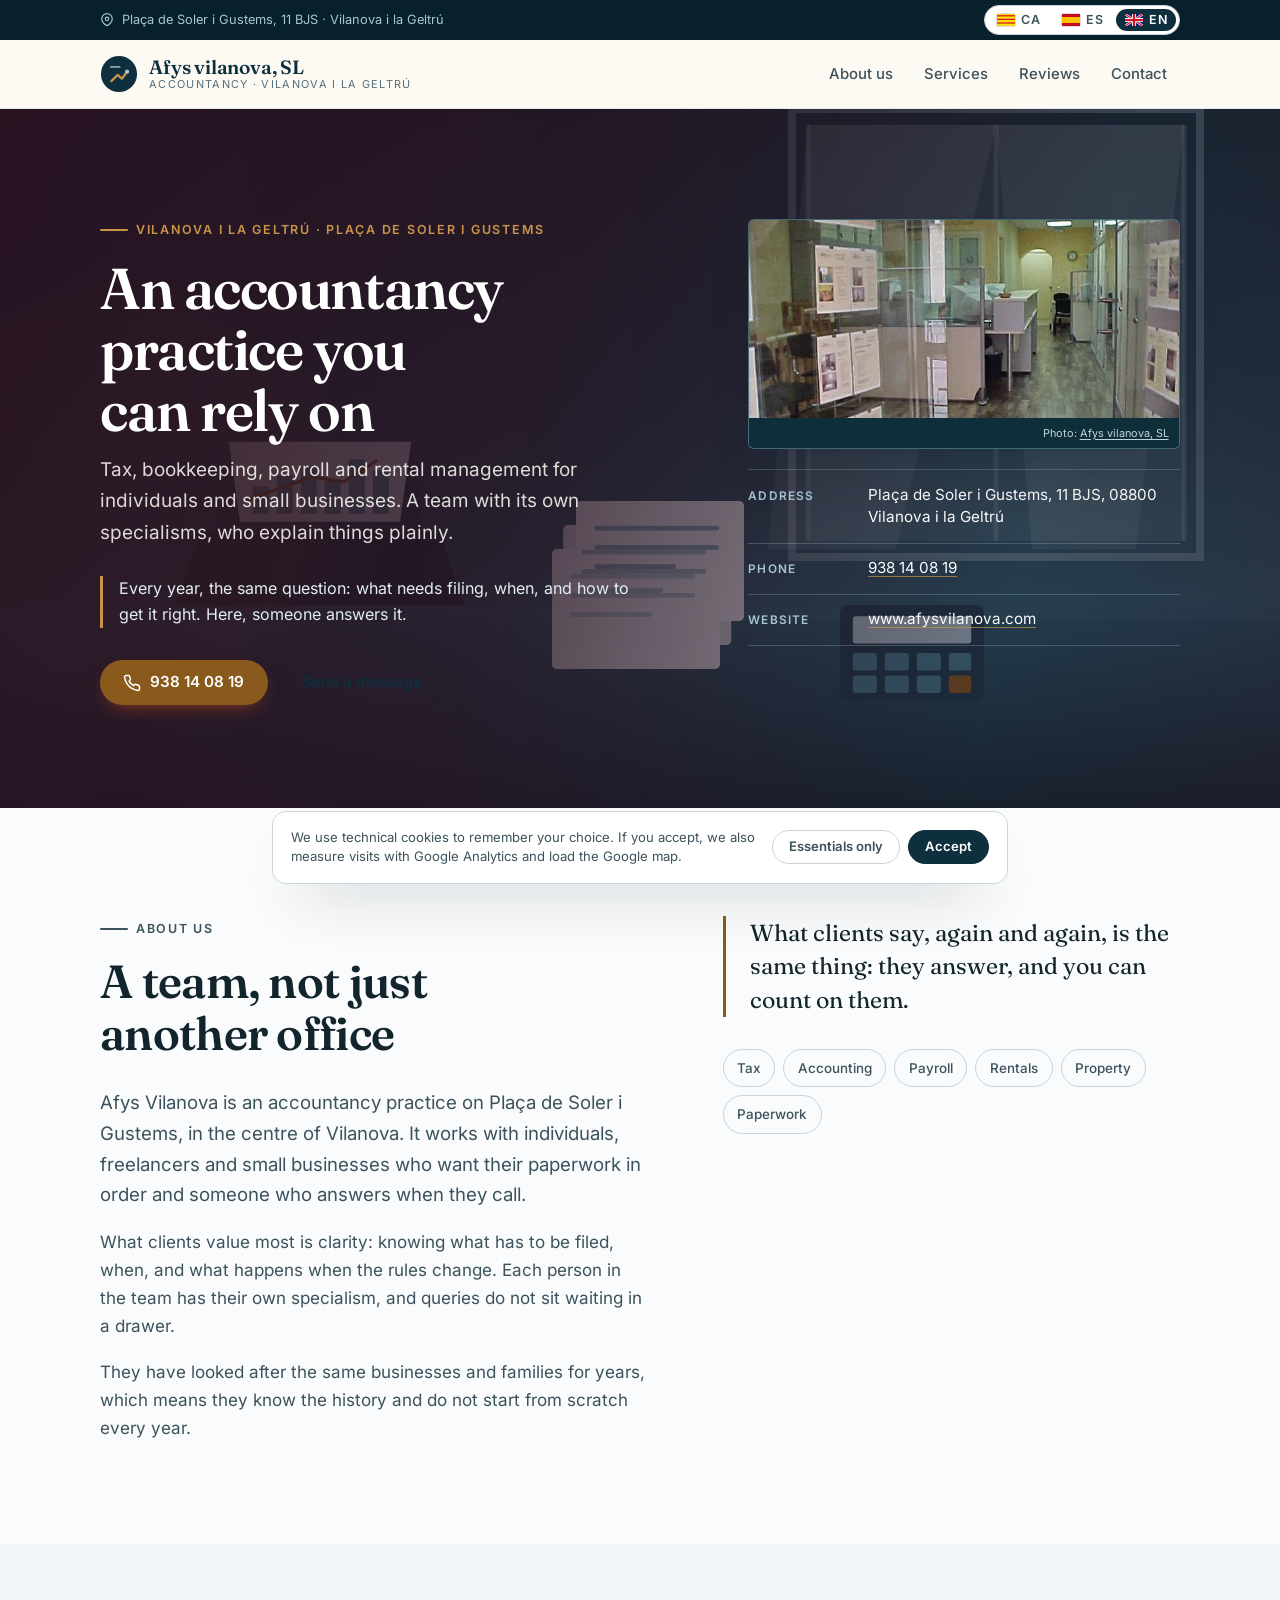
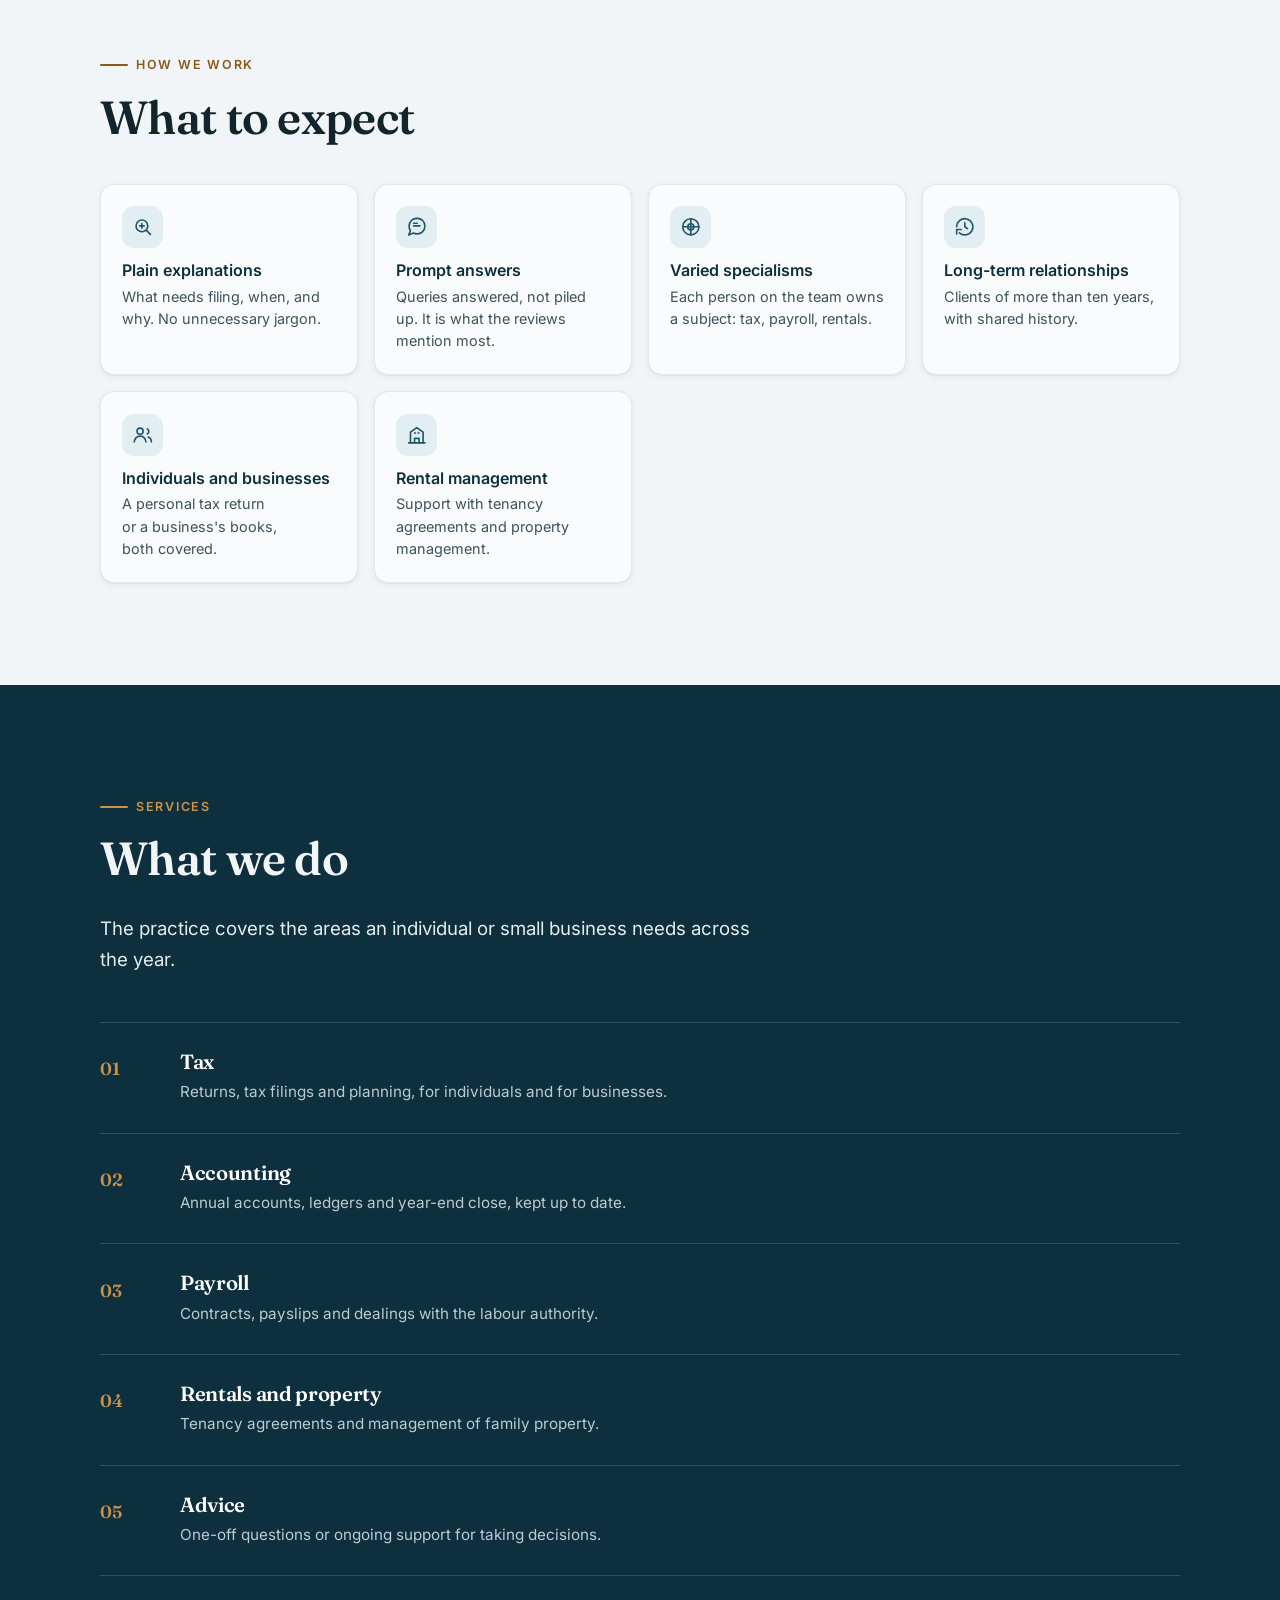
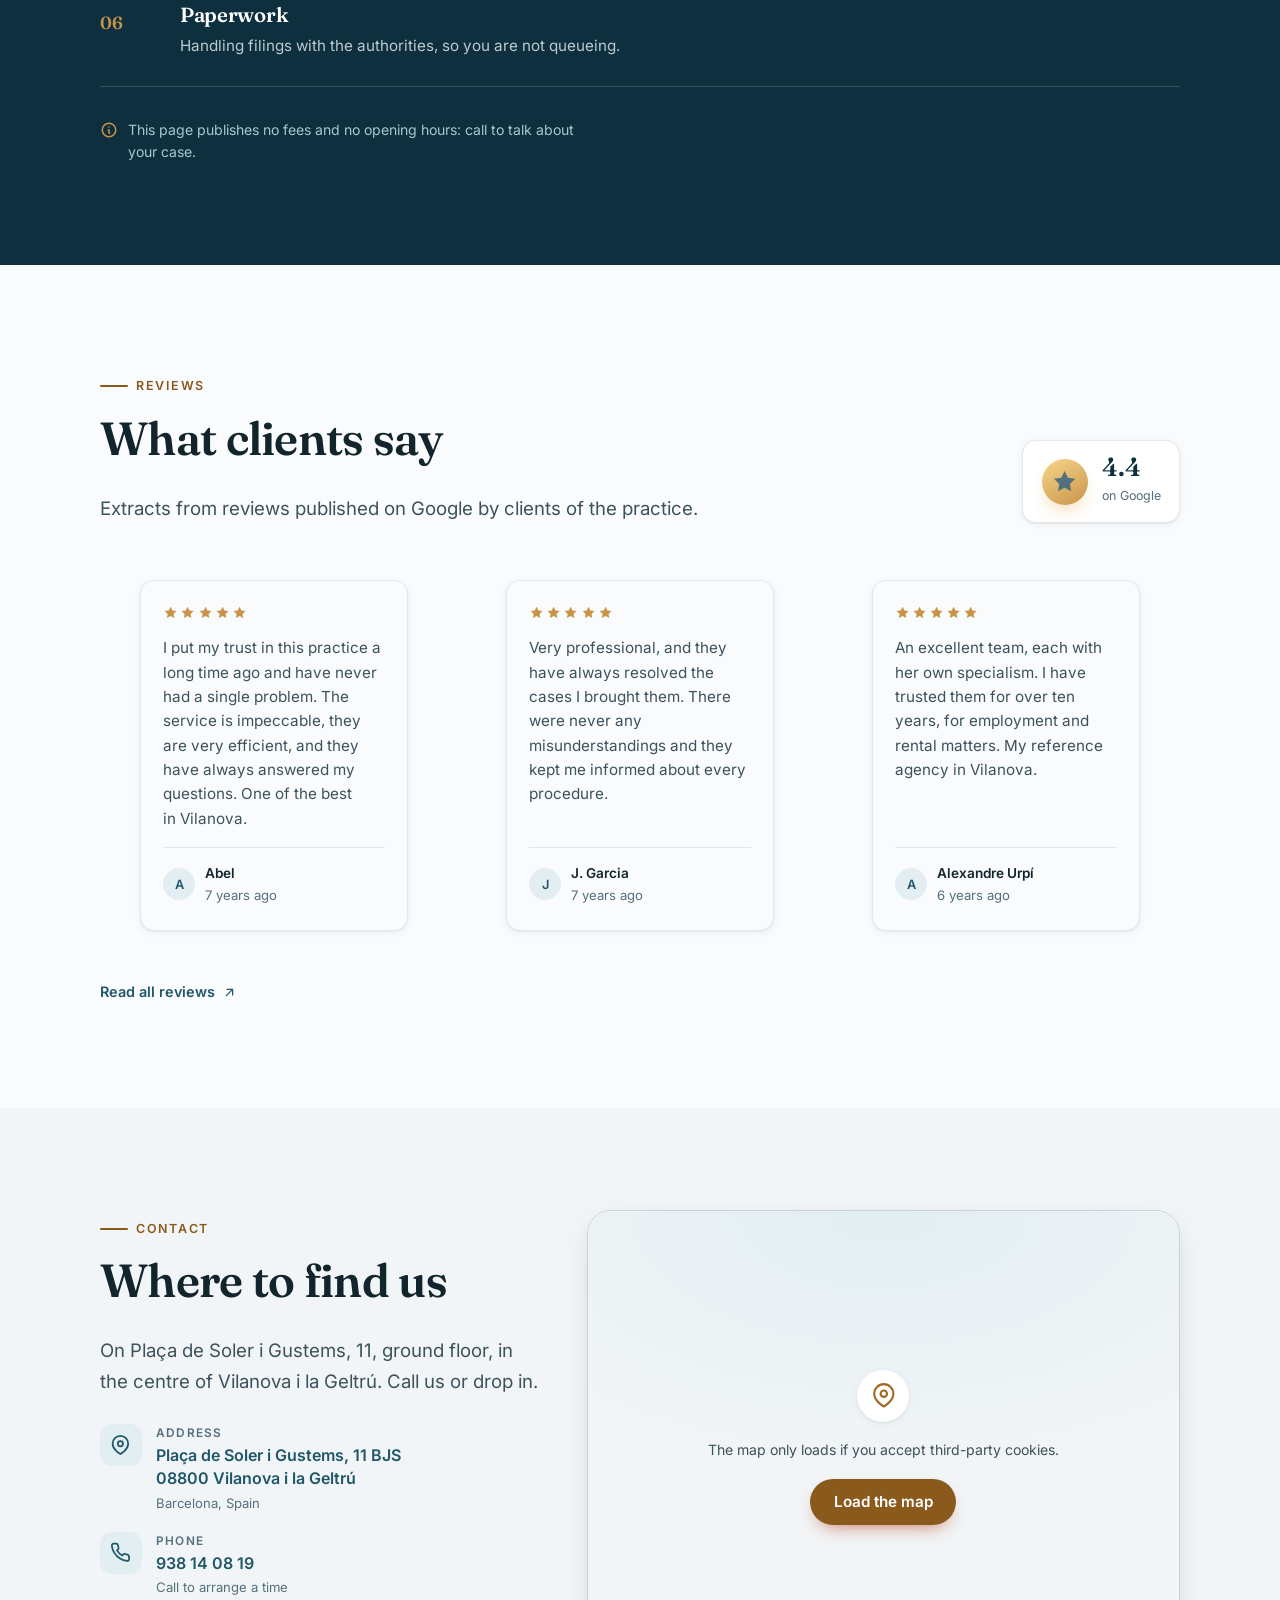
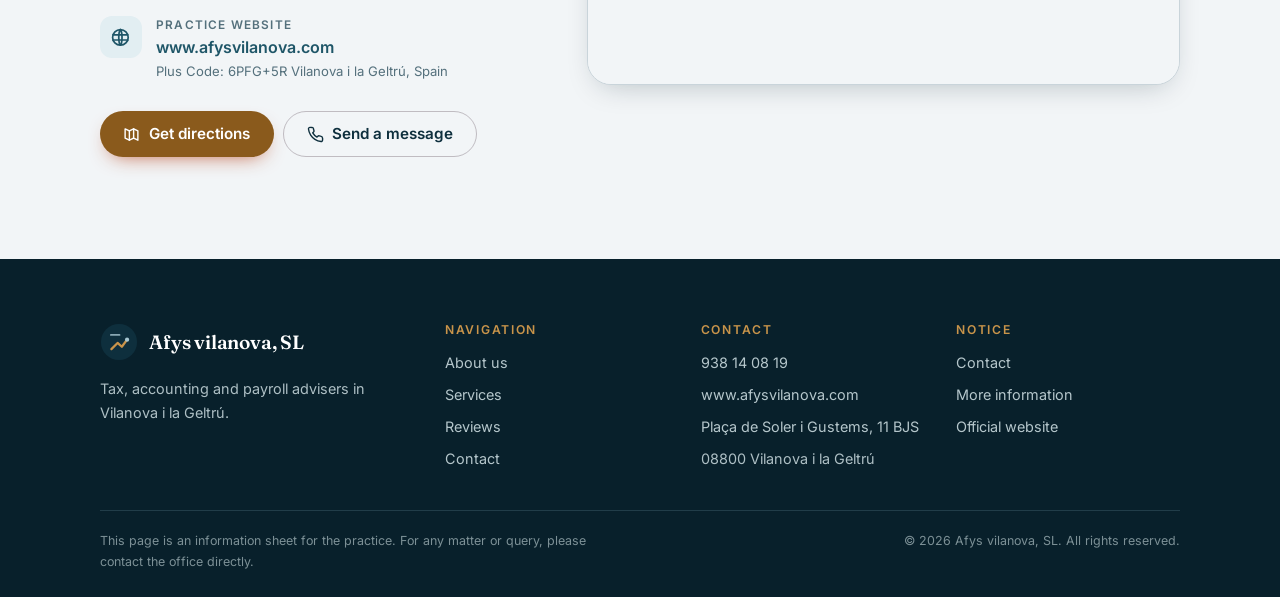
==== commit e1ed1533: "Keep content visible with JS disabled; distinct icons per card" ====
--- a/en/index.html
+++ b/en/index.html
@@ -295,37 +295,37 @@
       <ul class="cards">
         
         <li class="card reveal">
-          <span class="card__icon" aria-hidden="true"><svg viewBox="0 0 24 24" fill="none" stroke="currentColor" stroke-width="1.8" stroke-linecap="round" stroke-linejoin="round" aria-hidden="true"><circle cx="12" cy="12" r="9"/><path d="M12 8v8M8 12h8"/></svg></span>
+          <span class="card__icon" aria-hidden="true"><svg viewBox="0 0 24 24" fill="none" stroke="currentColor" stroke-width="1.8" stroke-linecap="round" stroke-linejoin="round" aria-hidden="true"><circle cx="11" cy="11" r="6.5"/><path d="m16 16 4.5 4.5"/><path d="M8.5 11h5M11 8.5v5"/></svg></span>
           <h3>Plain explanations</h3>
           <p>What needs filing, when, and why. No unnecessary jargon.</p>
         </li>
         
         <li class="card reveal">
-          <span class="card__icon" aria-hidden="true"><svg viewBox="0 0 24 24" fill="none" stroke="currentColor" stroke-width="1.8" stroke-linecap="round" stroke-linejoin="round" aria-hidden="true"><circle cx="12" cy="12" r="9"/><path d="M12 8v8M8 12h8"/></svg></span>
+          <span class="card__icon" aria-hidden="true"><svg viewBox="0 0 24 24" fill="none" stroke="currentColor" stroke-width="1.8" stroke-linecap="round" stroke-linejoin="round" aria-hidden="true"><path d="M21 11.5a8.4 8.4 0 0 1-9 8.4 9 9 0 0 1-3.8-.9L3 21l1.9-4.6A8.3 8.3 0 0 1 3.5 11a8.4 8.4 0 0 1 8.5-8.4A8.4 8.4 0 0 1 21 11.5Z"/><path d="M8.5 11h7M8.5 8h4"/></svg></span>
           <h3>Prompt answers</h3>
           <p>Queries answered, not piled up. It is what the reviews mention most.</p>
         </li>
         
         <li class="card reveal">
-          <span class="card__icon" aria-hidden="true"><svg viewBox="0 0 24 24" fill="none" stroke="currentColor" stroke-width="1.8" stroke-linecap="round" stroke-linejoin="round" aria-hidden="true"><circle cx="12" cy="12" r="9"/><path d="M12 8v8M8 12h8"/></svg></span>
+          <span class="card__icon" aria-hidden="true"><svg viewBox="0 0 24 24" fill="none" stroke="currentColor" stroke-width="1.8" stroke-linecap="round" stroke-linejoin="round" aria-hidden="true"><circle cx="12" cy="12" r="9"/><path d="M12 3v18M3 12h18"/><circle cx="12" cy="12" r="3.4"/></svg></span>
           <h3>Varied specialisms</h3>
           <p>Each person on the team owns a subject: tax, payroll, rentals.</p>
         </li>
         
         <li class="card reveal">
-          <span class="card__icon" aria-hidden="true"><svg viewBox="0 0 24 24" fill="none" stroke="currentColor" stroke-width="1.8" stroke-linecap="round" stroke-linejoin="round" aria-hidden="true"><circle cx="12" cy="12" r="9"/><path d="M12 8v8M8 12h8"/></svg></span>
+          <span class="card__icon" aria-hidden="true"><svg viewBox="0 0 24 24" fill="none" stroke="currentColor" stroke-width="1.8" stroke-linecap="round" stroke-linejoin="round" aria-hidden="true"><path d="M3 12a9 9 0 1 1 3 6.7"/><path d="M3 20v-5h5"/><path d="M12 7.5V12l3 2"/></svg></span>
           <h3>Long-term relationships</h3>
           <p>Clients of more than ten years, with shared history.</p>
         </li>
         
         <li class="card reveal">
-          <span class="card__icon" aria-hidden="true"><svg viewBox="0 0 24 24" fill="none" stroke="currentColor" stroke-width="1.8" stroke-linecap="round" stroke-linejoin="round" aria-hidden="true"><circle cx="12" cy="12" r="9"/><path d="M12 8v8M8 12h8"/></svg></span>
+          <span class="card__icon" aria-hidden="true"><svg viewBox="0 0 24 24" fill="none" stroke="currentColor" stroke-width="1.8" stroke-linecap="round" stroke-linejoin="round" aria-hidden="true"><circle cx="9" cy="8" r="3.4"/><path d="M2.5 20a6.5 6.5 0 0 1 13 0"/><path d="M17 5.5a3.2 3.2 0 0 1 0 5.6"/><path d="M18 14.5A5.6 5.6 0 0 1 21.5 20"/></svg></span>
           <h3>Individuals and businesses</h3>
           <p>A personal tax return or a business&#39;s books, both covered.</p>
         </li>
         
         <li class="card reveal">
-          <span class="card__icon" aria-hidden="true"><svg viewBox="0 0 24 24" fill="none" stroke="currentColor" stroke-width="1.8" stroke-linecap="round" stroke-linejoin="round" aria-hidden="true"><circle cx="12" cy="12" r="9"/><path d="M12 8v8M8 12h8"/></svg></span>
+          <span class="card__icon" aria-hidden="true"><svg viewBox="0 0 24 24" fill="none" stroke="currentColor" stroke-width="1.8" stroke-linecap="round" stroke-linejoin="round" aria-hidden="true"><path d="M3 21h18"/><path d="M5 21V9l7-5 7 5v12"/><path d="M9.5 21v-5h5v5"/><path d="M9.5 10h1M13.5 10h1"/></svg></span>
           <h3>Rental management</h3>
           <p>Support with tenancy agreements and property management.</p>
         </li>
--- a/assets/css/styles.css
+++ b/assets/css/styles.css
@@ -1003,12 +1003,12 @@
 .cookiebar__reject:hover { background: var(--sand-100); }
 
 /* ---------- reveal on scroll ---------- */
-.reveal {
+.js .reveal {
   opacity: 0;
   transform: translateY(18px);
   transition: opacity .6s ease, transform .6s cubic-bezier(.22, 1, .36, 1);
 }
-.reveal.is-visible {
+.js .reveal.is-visible {
   opacity: 1;
   transform: none;
 }
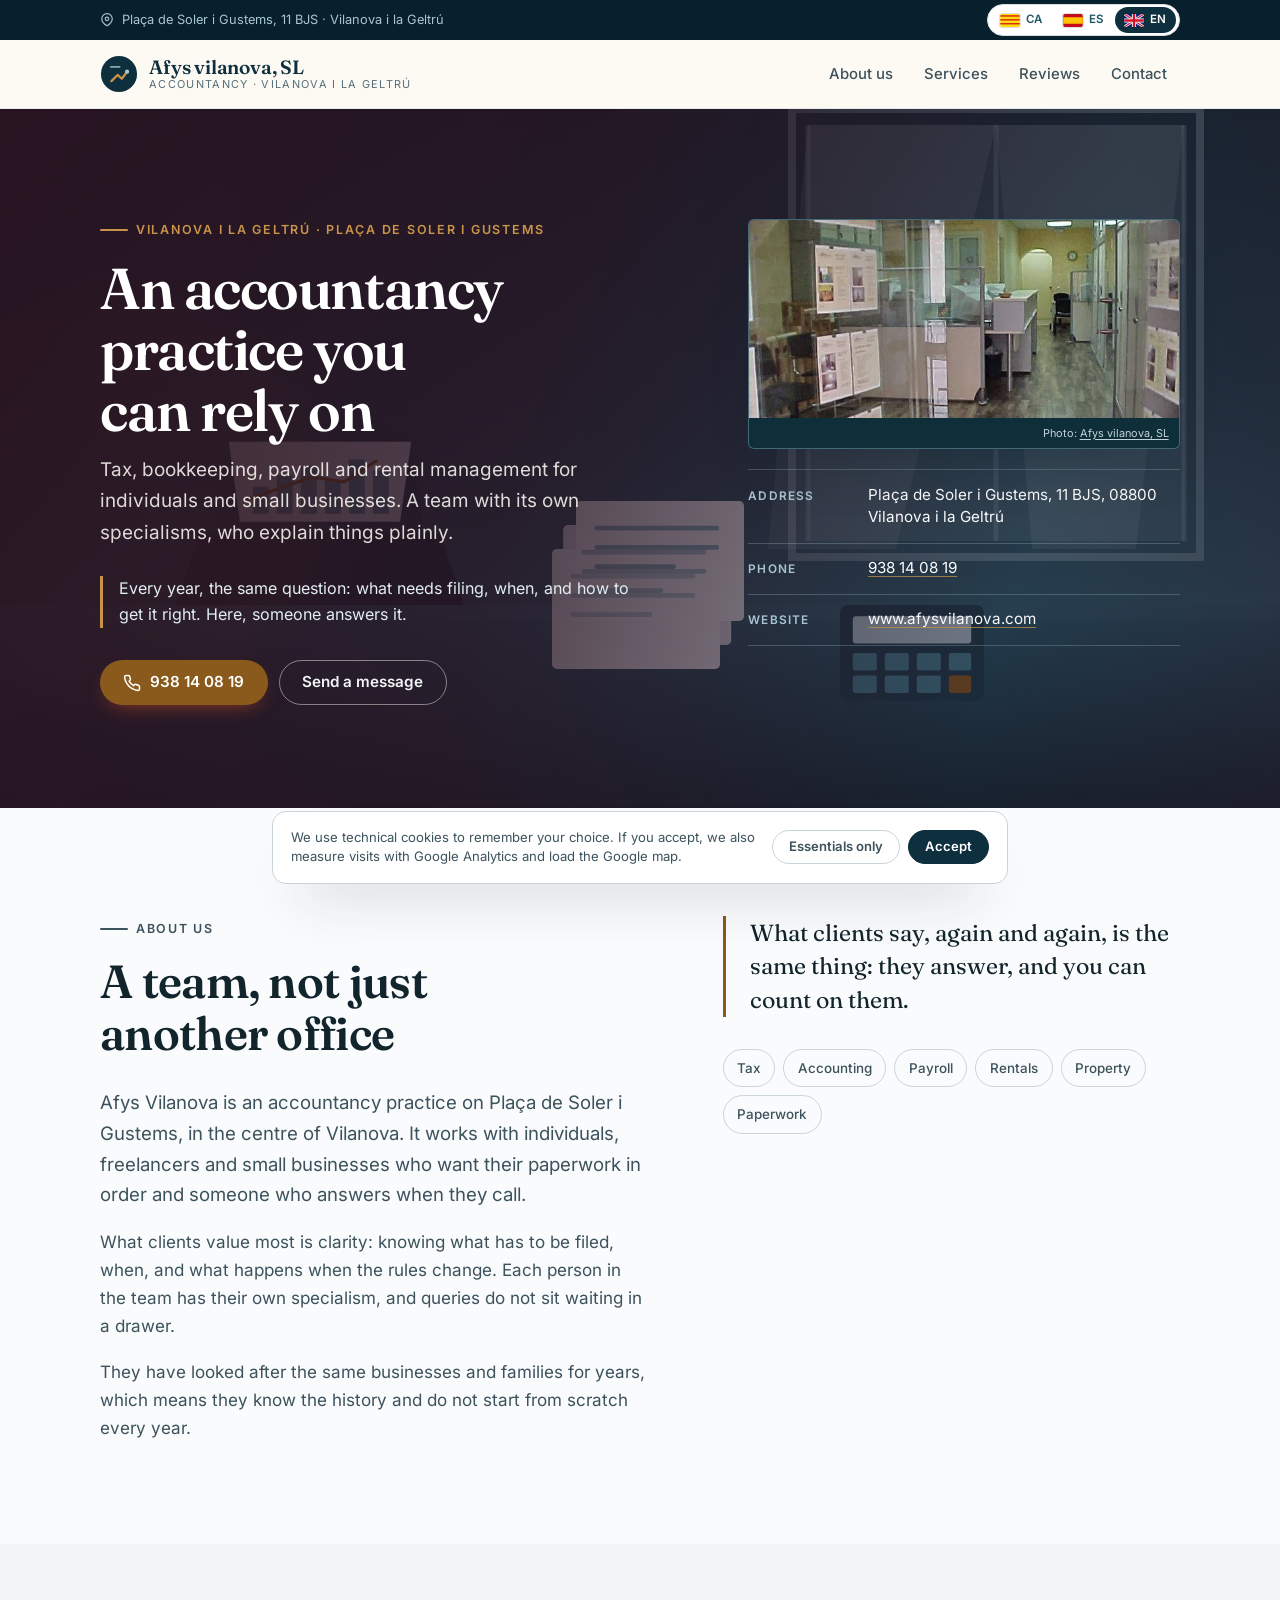
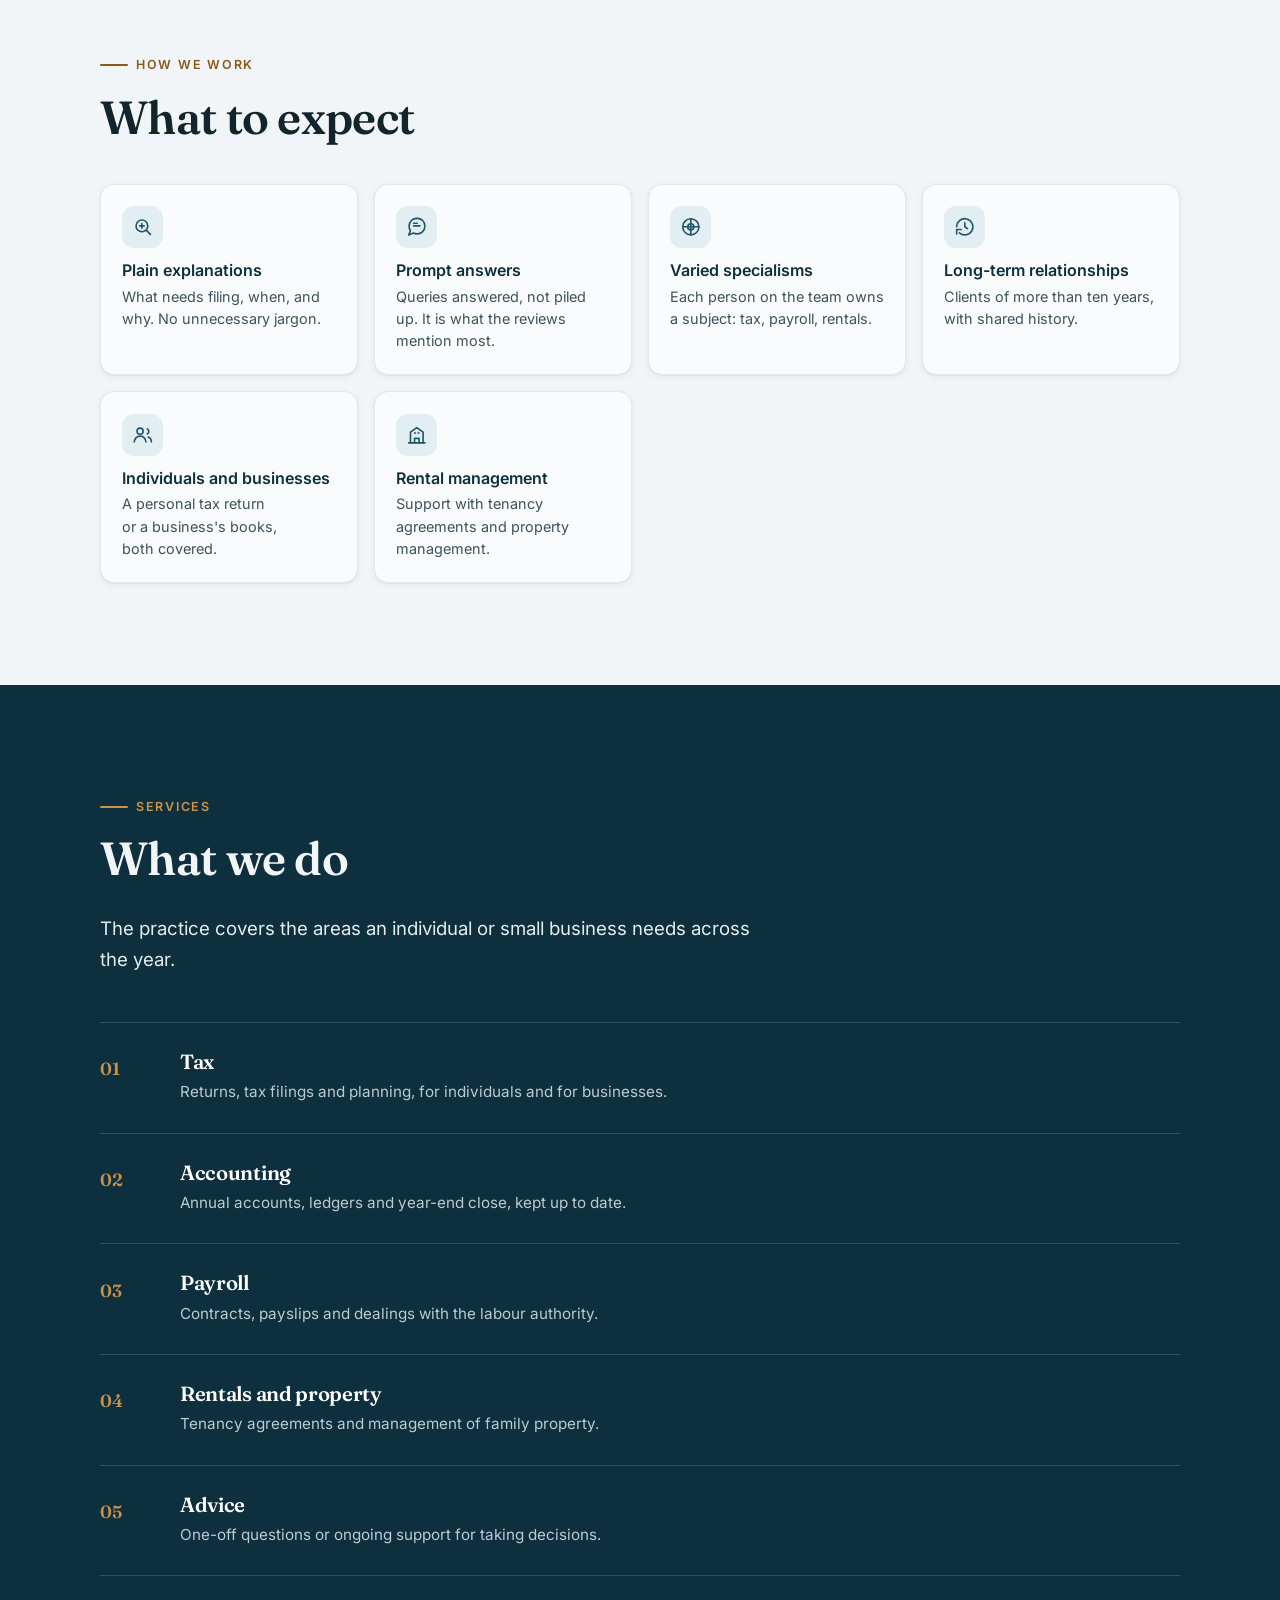
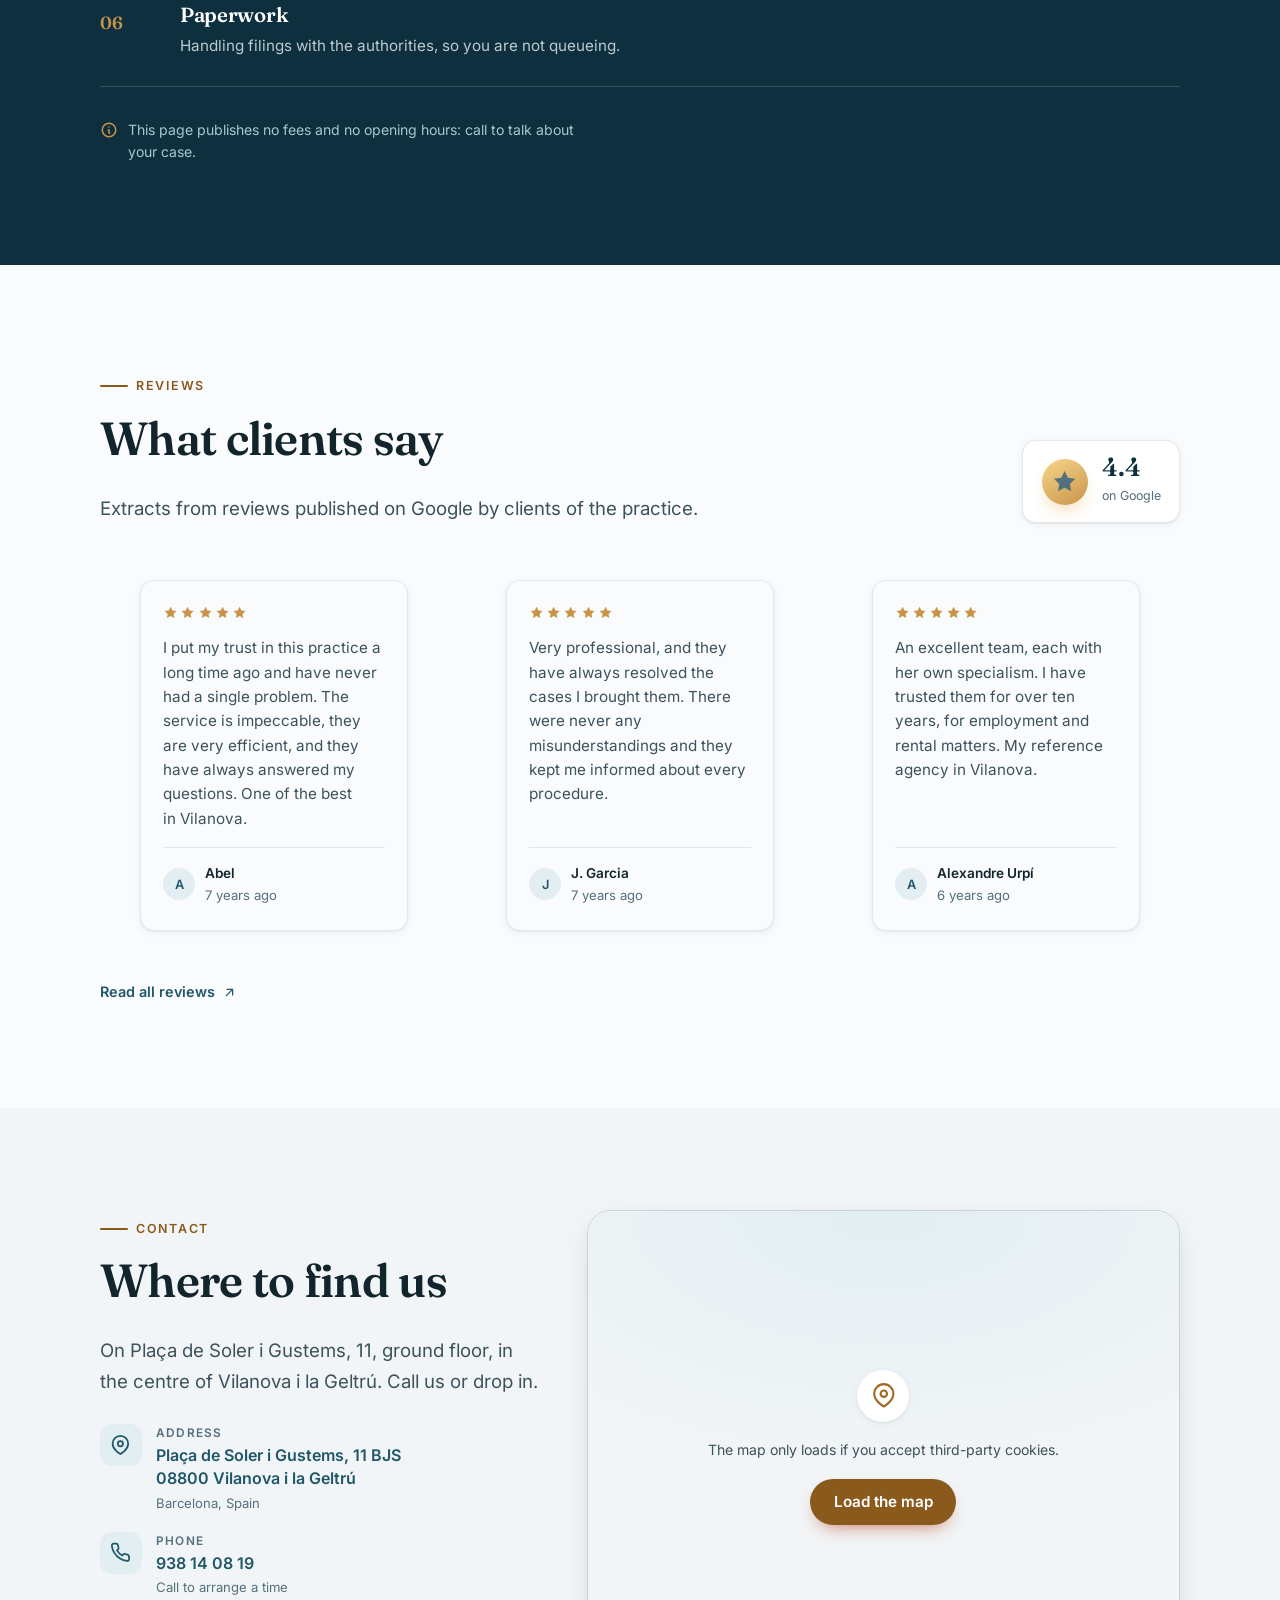
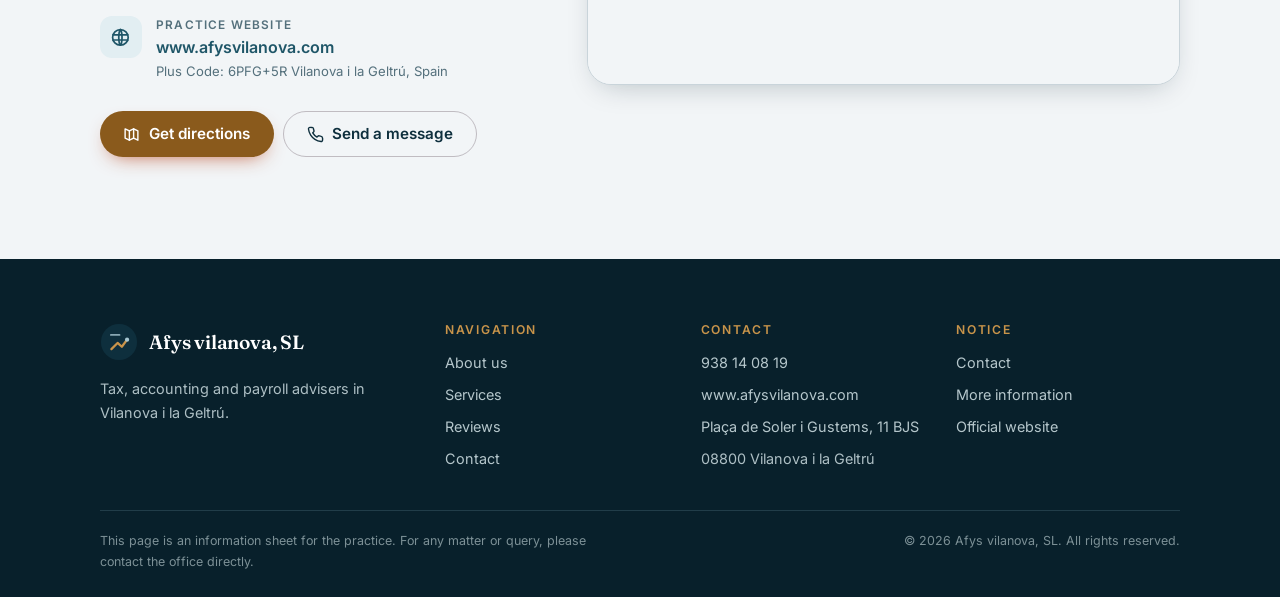
==== commit cfcee0b5: "Vendor the shared UI components and drop the local copies" ====
--- a/en/index.html
+++ b/en/index.html
@@ -40,6 +40,7 @@
 <link rel="manifest" href="../site.webmanifest">
 <link rel="preload" href="../assets/fonts/fraunces-latin.woff2" as="font" type="font/woff2" crossorigin>
 <link rel="preload" href="../assets/fonts/inter-latin.woff2" as="font" type="font/woff2" crossorigin>
+<link rel="stylesheet" href="../assets/css/components.css">
 <link rel="stylesheet" href="../assets/css/styles.css">
 
 <script>
@@ -608,6 +609,7 @@
   </div>
 </div>
 
+<script src="../assets/js/components.js" defer></script>
 <script src="../assets/js/main.js" defer></script>
 </body>
 </html>
--- a/assets/css/components.css
+++ b/assets/css/components.css
@@ -0,0 +1,138 @@
+/* ==========================================================================
+   Shared UI components — the canonical source for every generated site.
+   Repo: yourdataweb/site-components
+   Vendored into each site at assets/css/components.css and pinned by
+   src/components.lock (sha256). Do not edit the copy inside a site: change
+   this file, bump VERSION, and re-run scripts/sync-shared.mjs everywhere.
+
+   Each site sets only the custom properties; the rules stay identical, so a
+   fix here reaches every site instead of drifting into eight variants.
+   ========================================================================== */
+
+/* ---------- visually hidden, but readable by assistive tech ---------- */
+.sr-only {
+  position: absolute;
+  width: 1px;
+  height: 1px;
+  padding: 0;
+  margin: -1px;
+  overflow: hidden;
+  clip: rect(0 0 0 0);
+  white-space: nowrap;
+  border: 0;
+}
+
+/* ---------- skip link ---------- */
+.skip-link {
+  position: absolute;
+  left: -9999px;
+  top: 0;
+  z-index: 100;
+  padding: .75rem 1.25rem;
+  border-radius: 0 0 6px 0;
+  background: var(--shared-ink, #10222a);
+  color: #fff;
+  text-decoration: none;
+}
+.skip-link:focus { left: 0; }
+
+/* ---------- language switch ----------
+   Site overrides, set in its own :root:
+     --langs-bg --langs-border --langs-ink --langs-active-bg --langs-active-ink
+   Geometry is fixed on purpose: a flags-only variant made the pill narrower
+   than the flag plus its padding, so the active background bled past the flag,
+   and a per-site height meant the bar never aligned with the button beside it.
+   -------------------------------------------------------------------------- */
+.langs {
+  display: inline-flex;
+  align-items: center;
+  gap: 2px;
+  height: 32px;
+  padding: 0 3px;
+  border: 1px solid var(--langs-border, #d8dee2);
+  border-radius: 999px;
+  background: var(--langs-bg, #fff);
+  box-sizing: border-box;
+}
+.langs__link {
+  display: inline-flex;
+  align-items: center;
+  justify-content: center;
+  gap: 6px;
+  height: 26px;
+  padding: 0 9px;
+  border-radius: 999px;
+  text-decoration: none;
+  line-height: 1;
+  color: var(--langs-ink, #40565f);
+  transition: background-color .15s ease, color .15s ease;
+}
+.langs__link:hover { background: rgba(0, 0, 0, .06); }
+.langs__link[aria-current="true"] {
+  background: var(--langs-active-bg, #0e2f3d);
+  color: var(--langs-active-ink, #fff);
+}
+.langs__link[aria-current="true"]:hover { background: var(--langs-active-bg, #0e2f3d); }
+
+/* The flag markup is a bare <svg> with only a viewBox, so it sizes itself and
+   would overflow the pill; the box is a hard size that clips it. */
+.langs__flag {
+  display: block;
+  flex: none;
+  width: 20px;
+  height: 13px;
+  border-radius: 2px;
+  overflow: hidden;
+  box-shadow: 0 0 0 1px rgba(0, 0, 0, .12);
+}
+.langs__flag svg {
+  display: block;
+  width: 20px;
+  height: 13px;
+}
+.langs__code {
+  font-size: .72rem;
+  font-weight: 600;
+  letter-spacing: .05em;
+  text-transform: uppercase;
+}
+
+@media (max-width: 420px) {
+  .langs { height: 30px; }
+  .langs__link { height: 24px; padding: 0 7px; gap: 5px; }
+  .langs__code { font-size: .68rem; }
+}
+
+/* ---------- reveal on scroll ----------
+   Only hidden when the script has marked the document: with JS blocked the
+   content stays visible instead of every block sitting at opacity 0. */
+html.js .reveal {
+  opacity: 0;
+  transform: translateY(16px);
+  transition: opacity .55s ease, transform .55s cubic-bezier(.22, 1, .36, 1);
+}
+html.js .reveal.is-visible { opacity: 1; transform: none; }
+@media (prefers-reduced-motion: reduce) {
+  html.js .reveal { opacity: 1; transform: none; transition: none; }
+}
+
+/* ---------- invariants ----------
+   Restated last so a site's own stylesheet cannot quietly change them. The
+   earlier language-switch bugs came from per-site geometry, not from colour. */
+.langs {
+  height: 32px;
+  padding: 0 3px;
+  gap: 2px;
+  border-radius: 999px;
+  border: 1px solid var(--langs-border, #d8dee2);
+  background: var(--langs-bg, #fff);
+  box-sizing: border-box;
+}
+.langs__link { height: 26px; padding: 0 9px; gap: 6px; border-radius: 999px; }
+.langs__flag { width: 20px; height: 13px; overflow: hidden; flex: none; }
+.langs__flag svg { width: 20px; height: 13px; display: block; }
+
+@media (max-width: 420px) {
+  .langs { height: 30px; }
+  .langs__link { height: 24px; padding: 0 7px; gap: 5px; }
+}
--- a/assets/css/styles.css
+++ b/assets/css/styles.css
@@ -307,41 +307,6 @@
 .nav-toggle:hover { background: var(--sand-200); }
 
 /* ---------- language switch ---------- */
-.langs {
-  display: flex;
-  align-items: center;
-  gap: .25rem;
-  padding: .2rem;
-  border: 1px solid var(--sand-300);
-  border-radius: 999px;
-  background: #fff;
-}
-.langs__link {
-  display: inline-flex;
-  align-items: center;
-  gap: .4rem;
-  padding: .3rem .55rem;
-  border-radius: 999px;
-  text-decoration: none;
-  font-size: .78rem;
-  font-weight: 600;
-  color: var(--ink-soft);
-  line-height: 1;
-}
-.langs__link:hover { background: var(--sand-200); color: var(--sea-900); }
-.langs__link[aria-current="true"] {
-  background: var(--sea-900);
-  color: #fff;
-}
-.langs__flag {
-  width: 18px;
-  height: 12px;
-  border-radius: 2px;
-  flex: none;
-  box-shadow: 0 0 0 1px rgba(42, 18, 32, .15);
-  display: block;
-}
-.langs__code { text-transform: uppercase; letter-spacing: .04em; }
 
 /* ---------- buttons ---------- */
 .btn {
@@ -376,6 +341,18 @@
   border-color: rgba(42, 18, 32, .25);
   color: var(--sea-900);
 }
+/* On a dark section the ghost button's sea-900 text is invisible against the same
+   sea-900 background; it needs the inverted treatment. */
+.hero .btn--ghost {
+  border-color: rgba(253, 250, 244, .45);
+  color: var(--sand-100);
+}
+.hero .btn--ghost:hover {
+  background: rgba(253, 250, 244, .14);
+  border-color: rgba(253, 250, 244, .75);
+  color: #fff;
+}
+
 .btn--ghost:hover {
   background: rgba(42, 18, 32, .06);
   border-color: rgba(42, 18, 32, .4);
@@ -1002,7 +979,6 @@
 }
 .cookiebar__reject:hover { background: var(--sand-100); }
 
-/* ---------- reveal on scroll ---------- */
 .js .reveal {
   opacity: 0;
   transform: translateY(18px);
@@ -1292,3 +1268,18 @@
   .factlist__row { grid-template-columns: 1fr; gap: .2rem; }
   .ledger__item { grid-template-columns: 2.25rem minmax(0, 1fr); gap: 1rem; padding: 1.35rem 0; }
 }
+
+
+
+
+/* The flag box is a hard size with clipping: an SVG with only a viewBox renders
+   at its intrinsic size and would otherwise overflow the pill. */
+
+
+/* On narrow screens the code alone is not enough to identify a language for a
+   screen reader, but the visible pill can drop to flag + code compactly. */
+@media (max-width: 420px) {
+  .langs { height: 30px; }
+  .langs__link { height: 24px; padding: 0 7px; gap: 5px; }
+  .langs__code { font-size: .68rem; }
+}
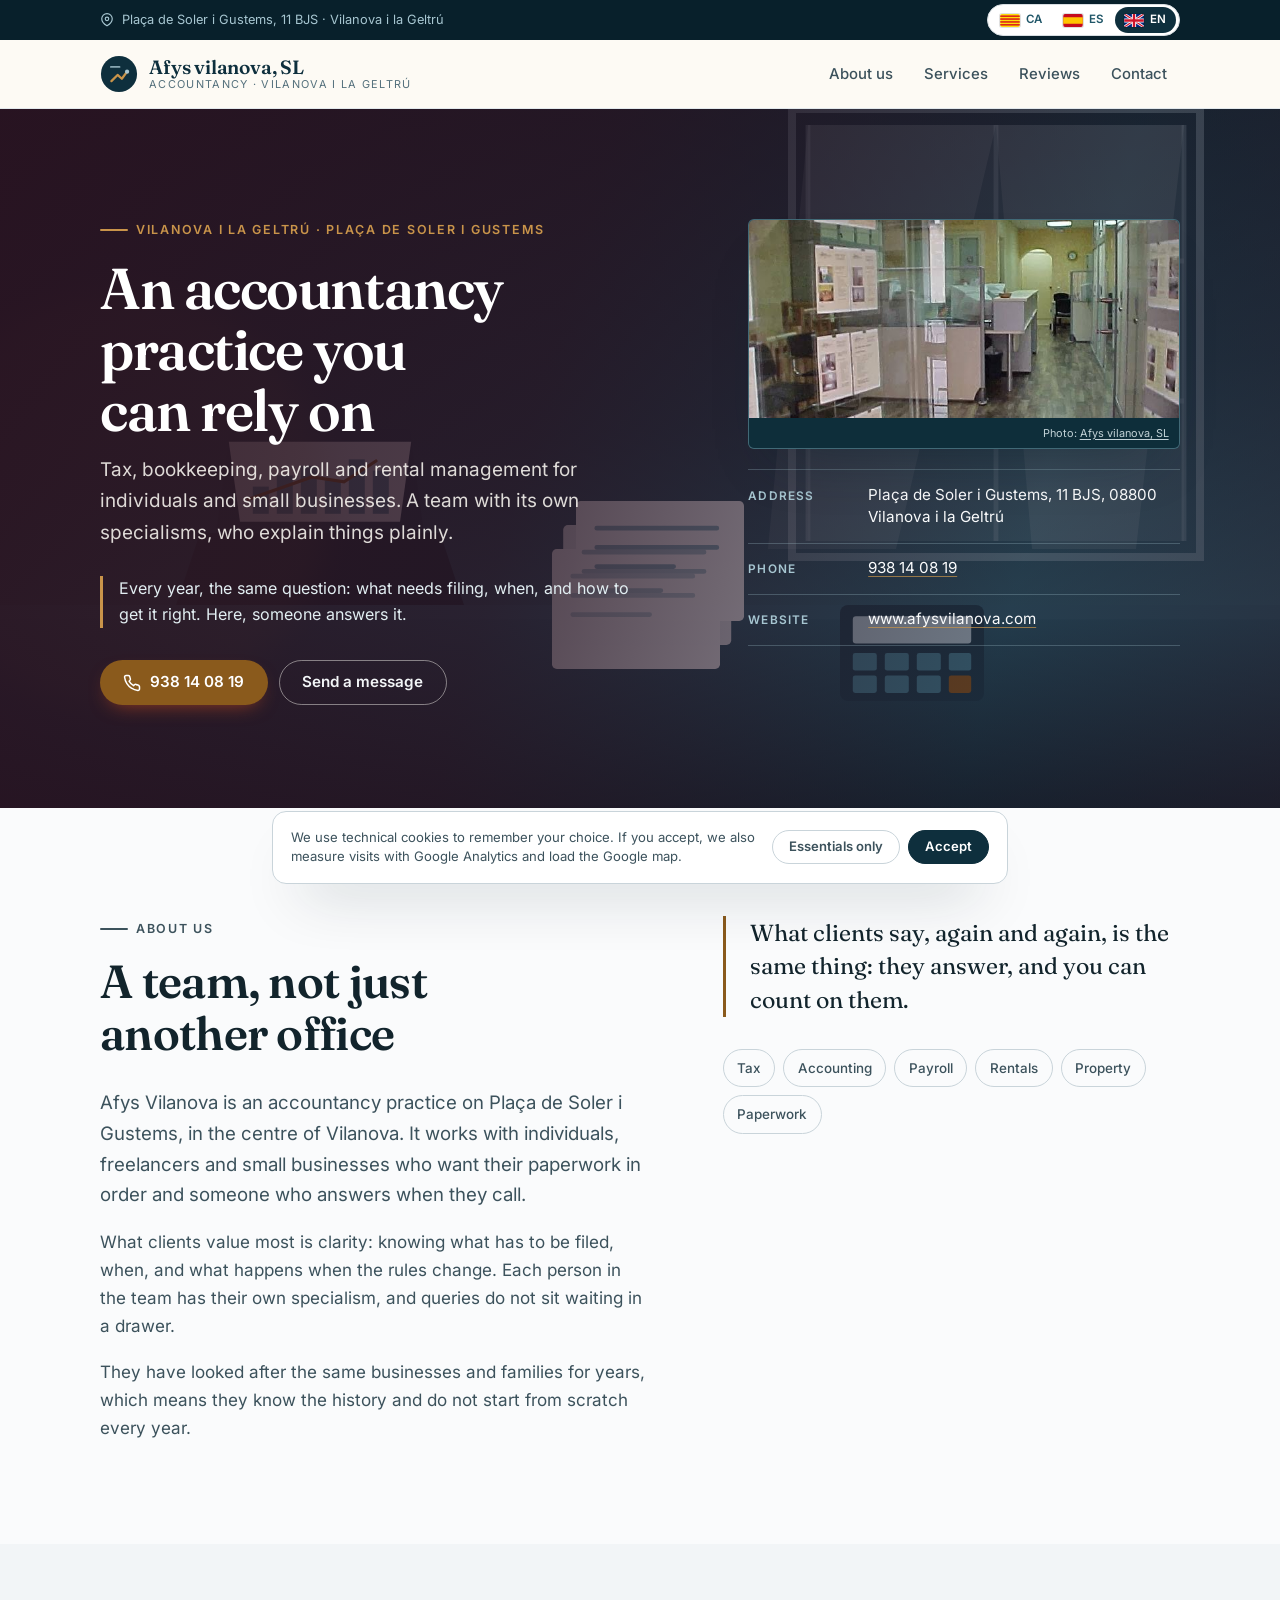
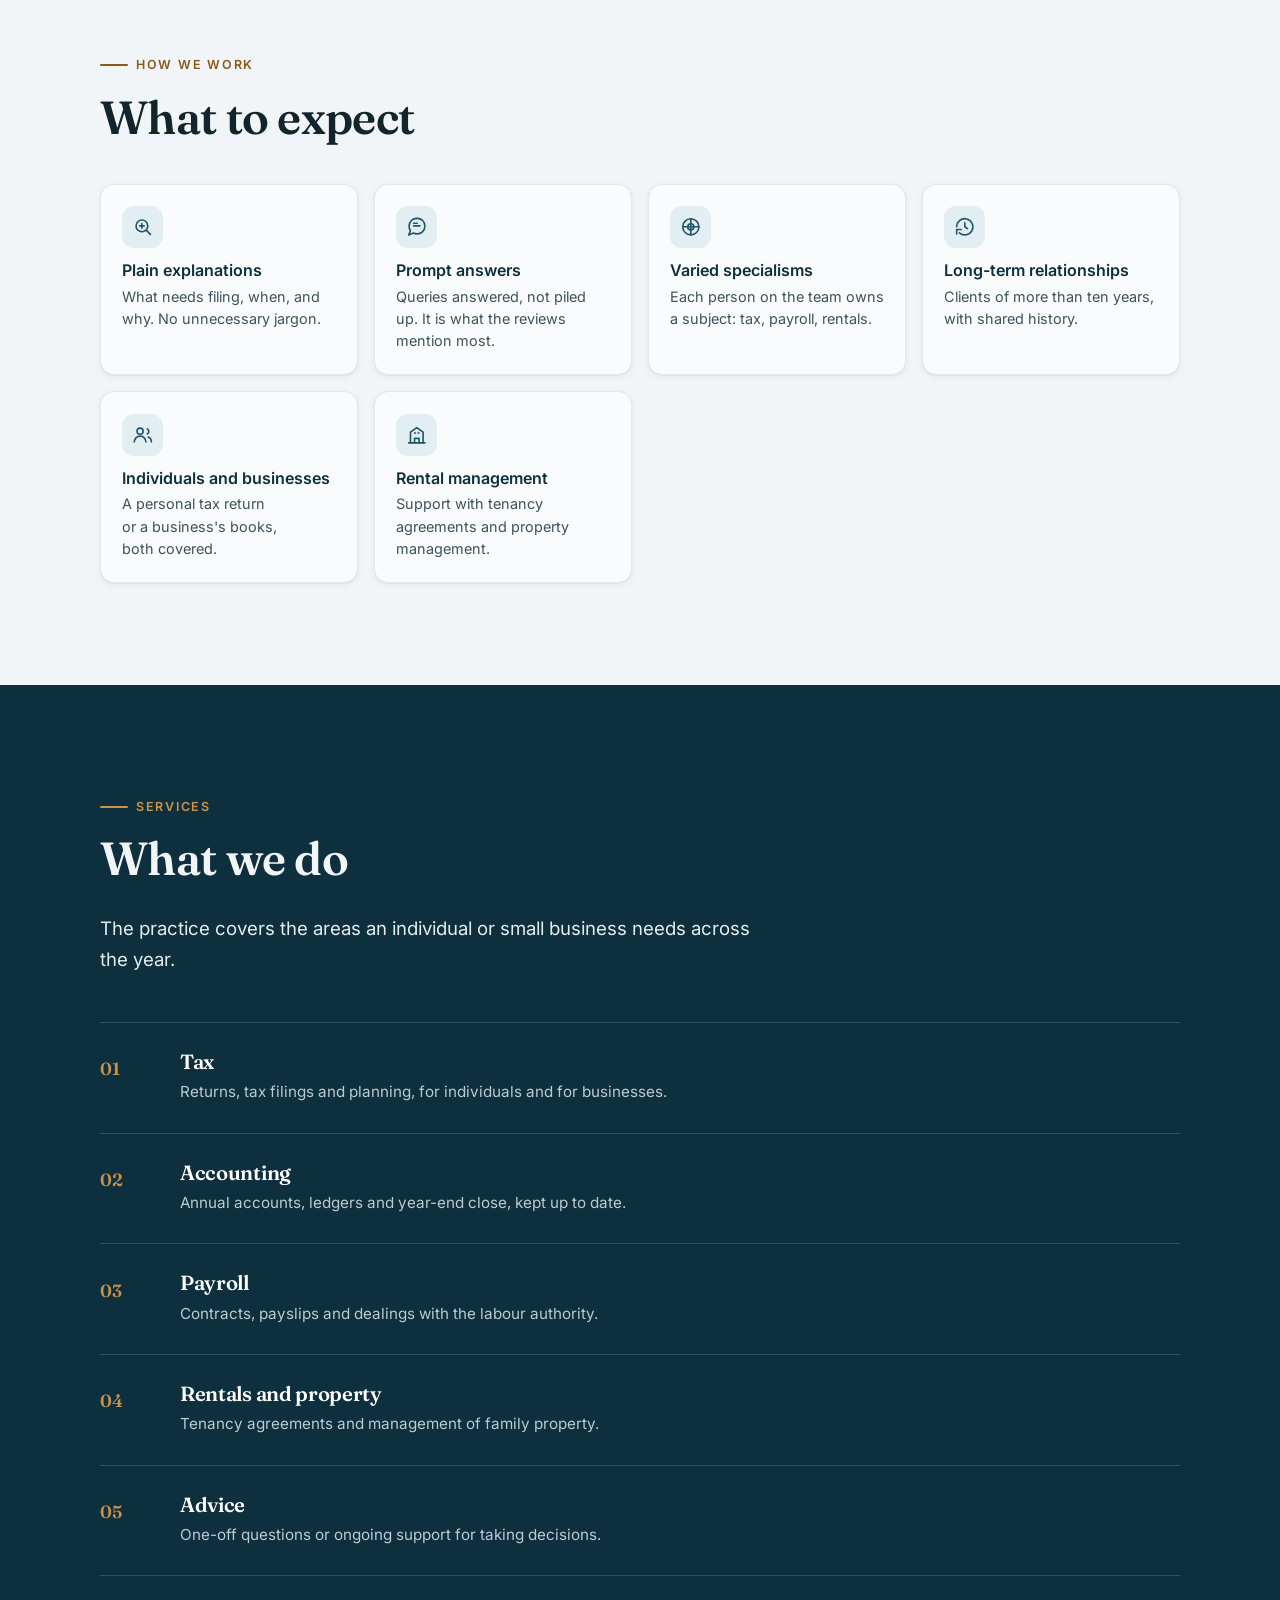
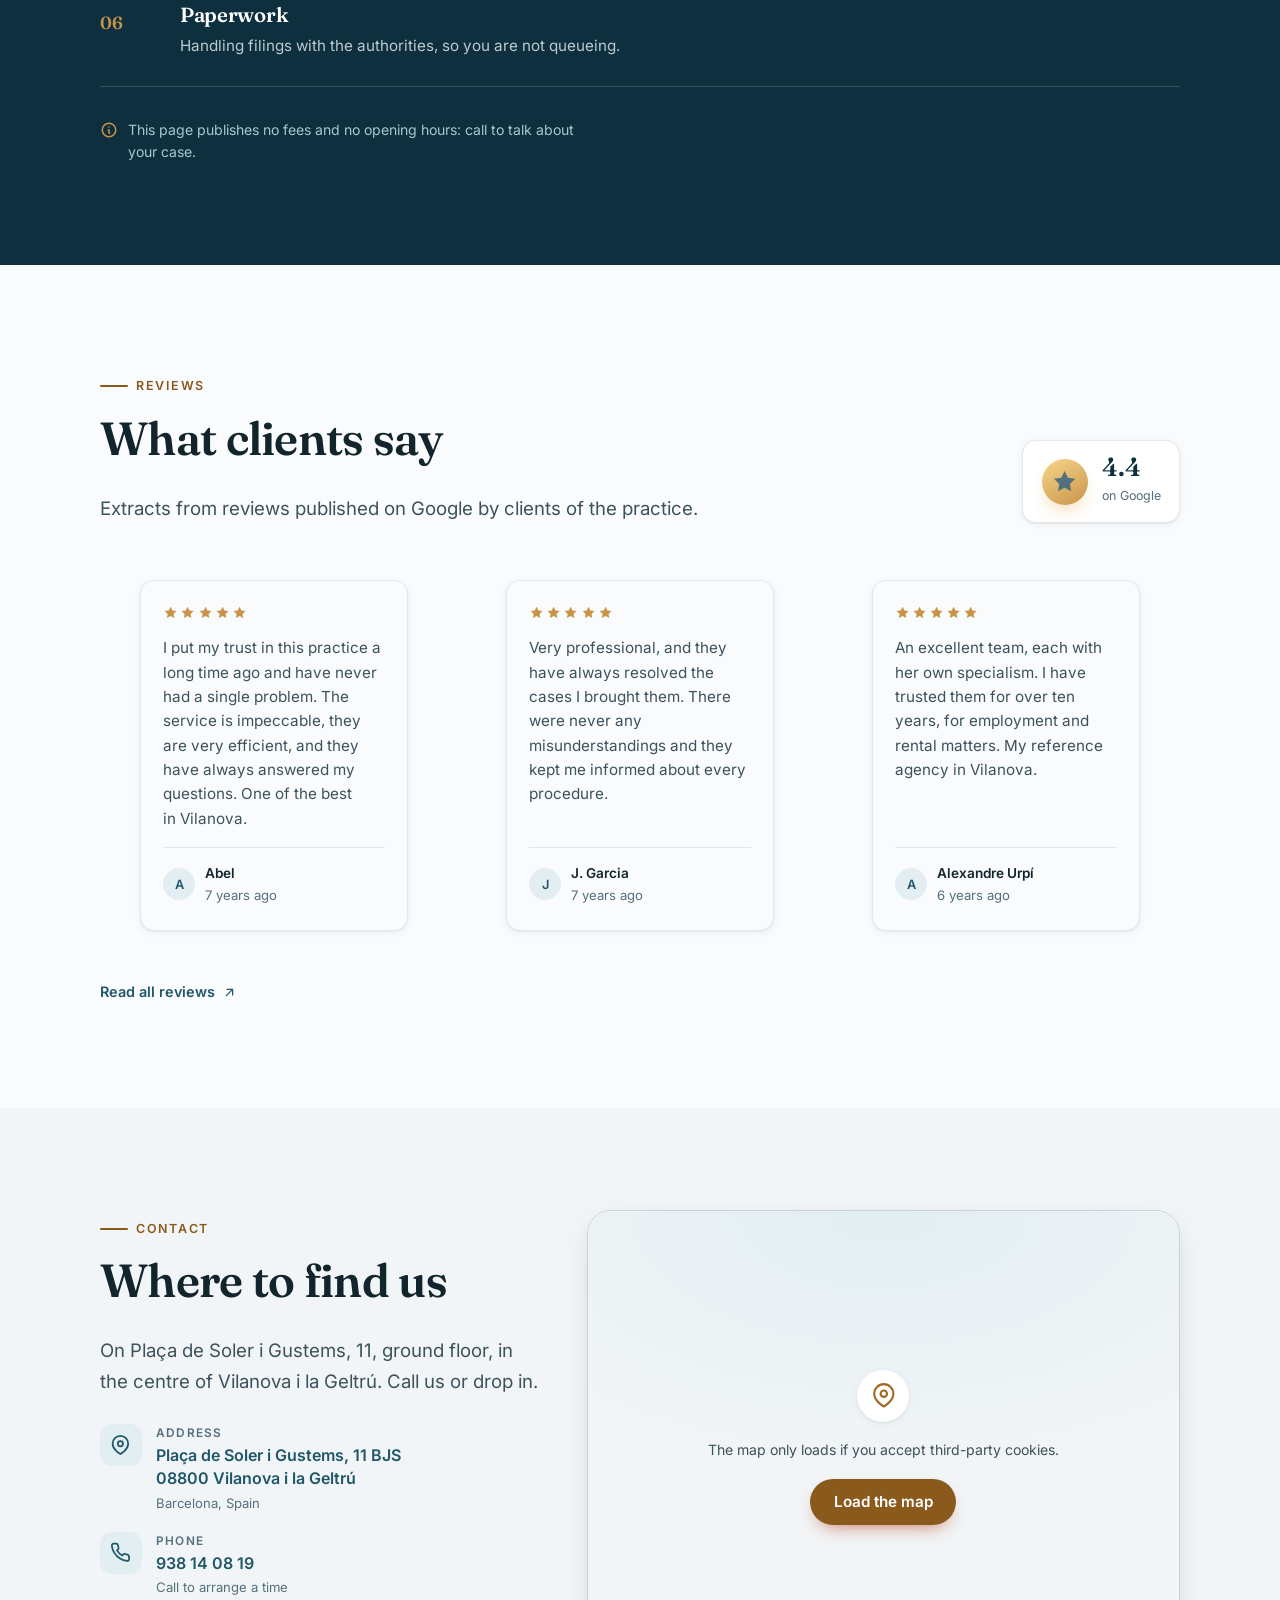
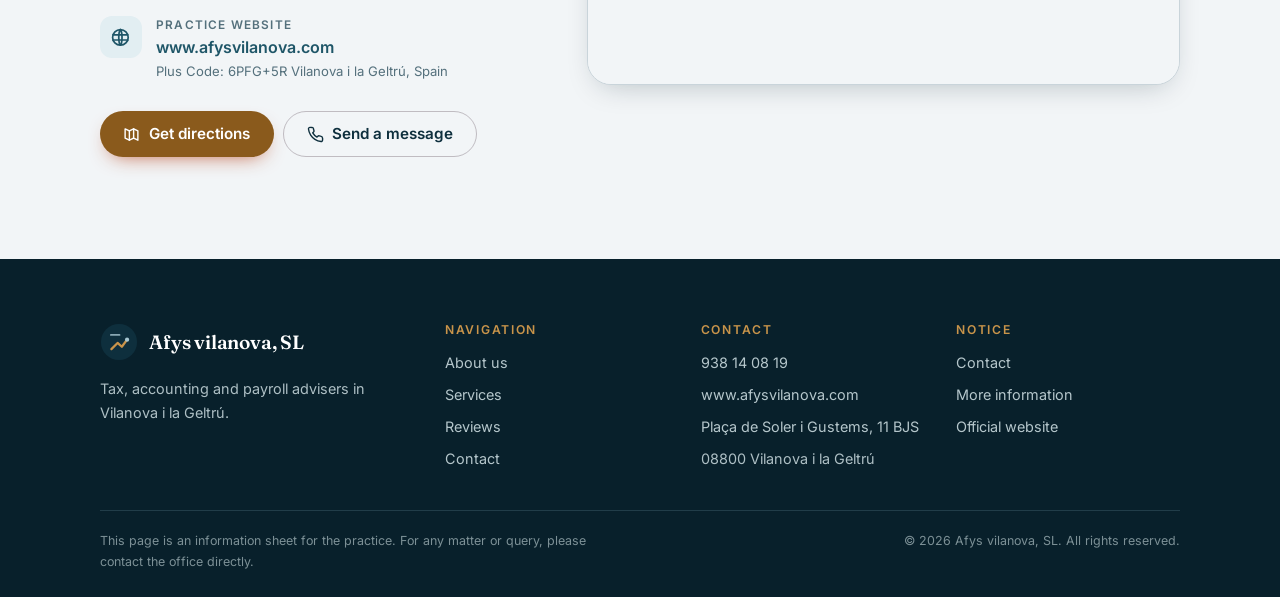
==== commit badea78e: "Fix the Catalan flag: four evenly spaced red stripes" ====
--- a/en/index.html
+++ b/en/index.html
@@ -142,7 +142,7 @@
     <nav class="langs" aria-label="Change language">
       
       <a class="langs__link" href="../" hreflang="ca" lang="ca">
-        <span class="langs__flag" aria-hidden="true"><svg viewBox="0 0 24 16"><rect width="24" height="16" fill="#fcdd09"/><g fill="#da121a"><rect y="1.6" width="24" height="1.6"/><rect y="6.4" width="24" height="1.6"/><rect y="11.2" width="24" height="1.6"/></g></svg></span>
+        <span class="langs__flag" aria-hidden="true"><svg viewBox="0 0 24 16"><rect width="24" height="16" fill="#fcdd09"/><g fill="#da121a"><rect y="1.7778" width="24" height="1.7778"/><rect y="5.3334" width="24" height="1.7778"/><rect y="8.889" width="24" height="1.7778"/><rect y="12.4446" width="24" height="1.7778"/></g></svg></span>
         <span class="langs__code">ca</span>
         <span class="sr-only">Català</span>
       </a>
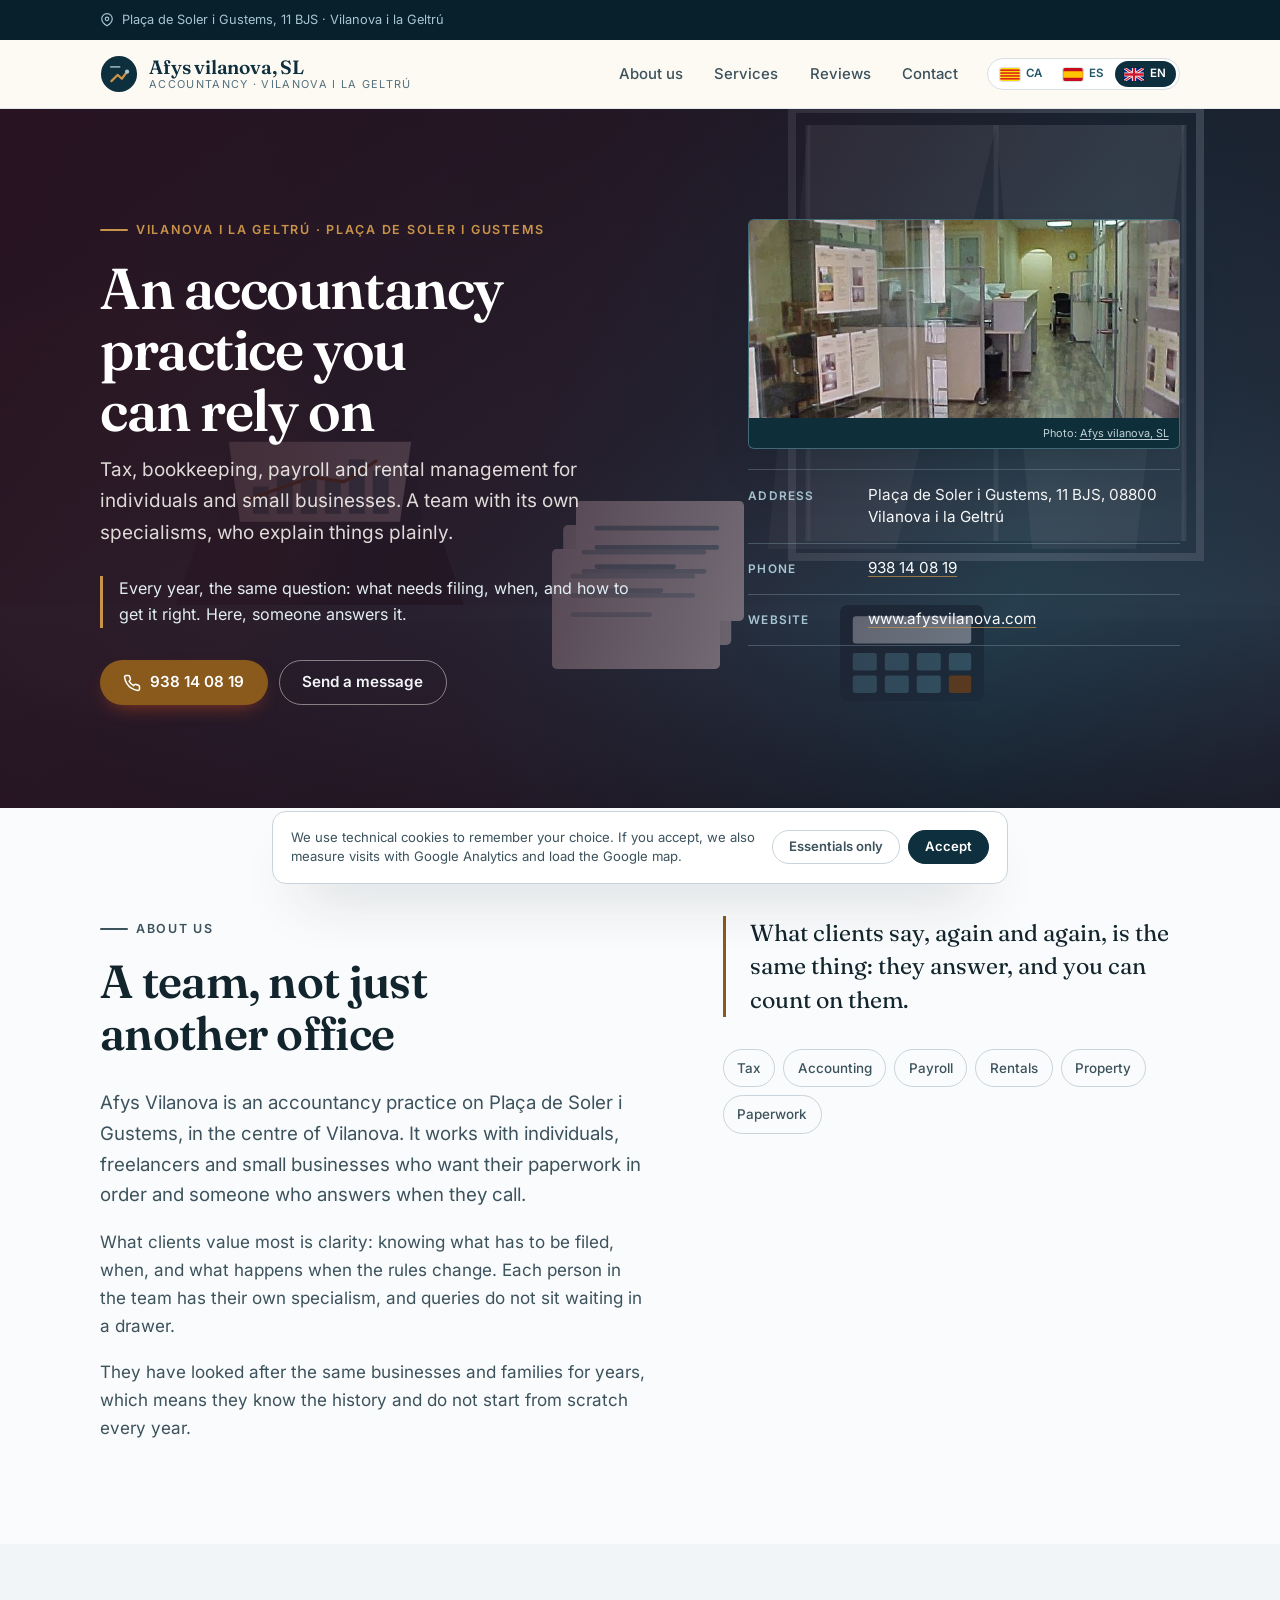
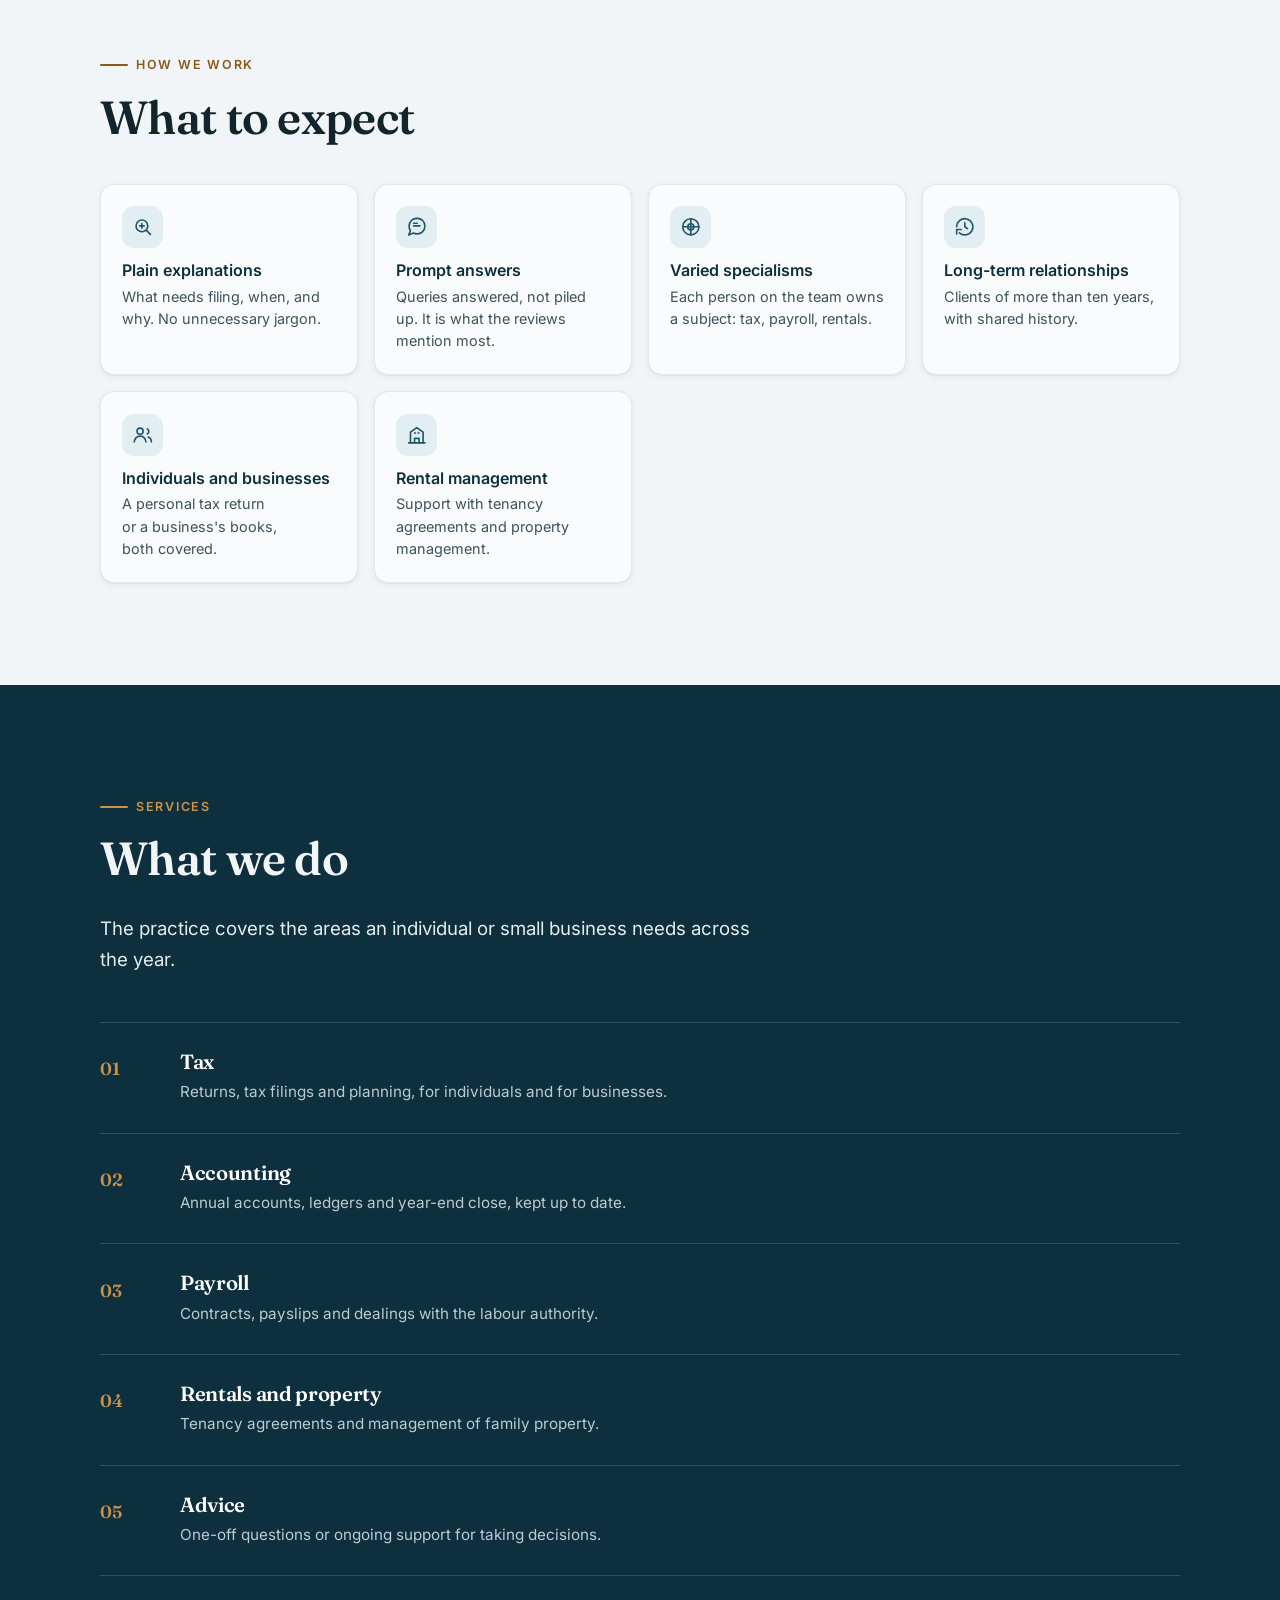
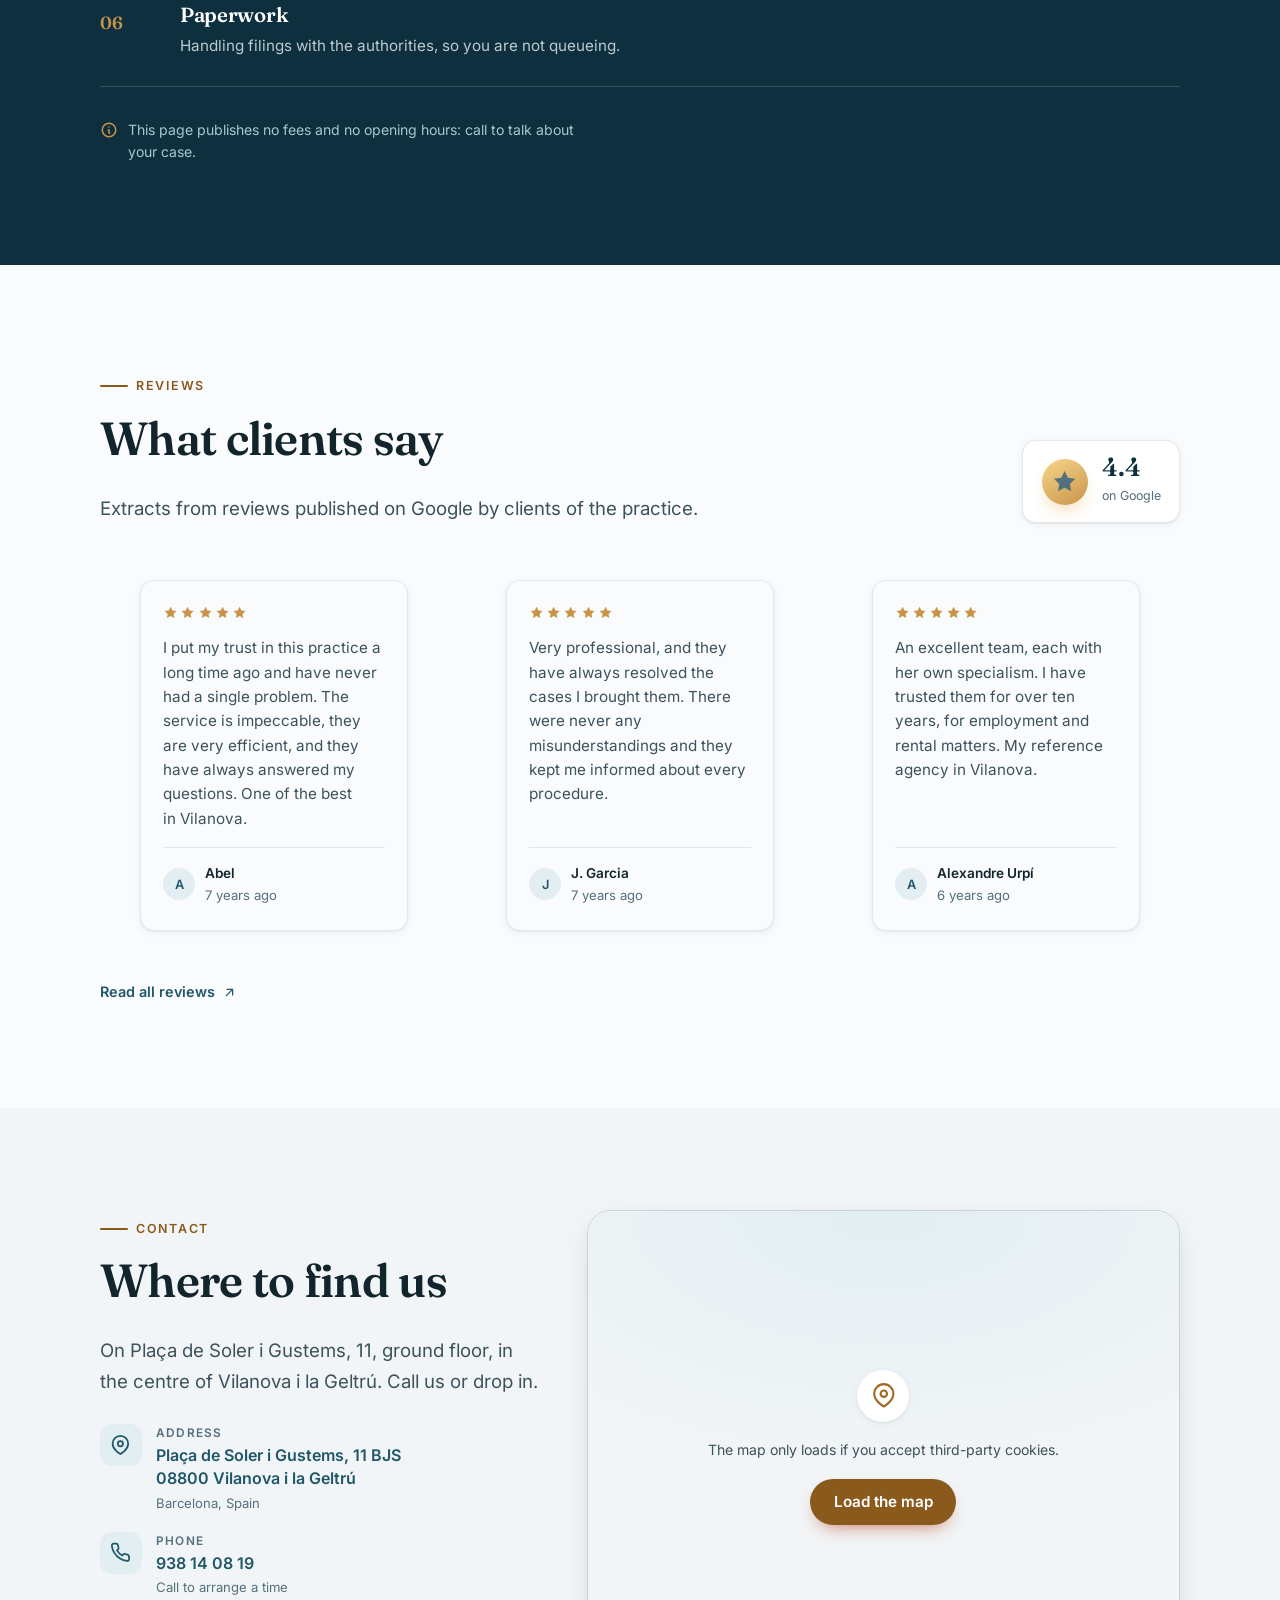
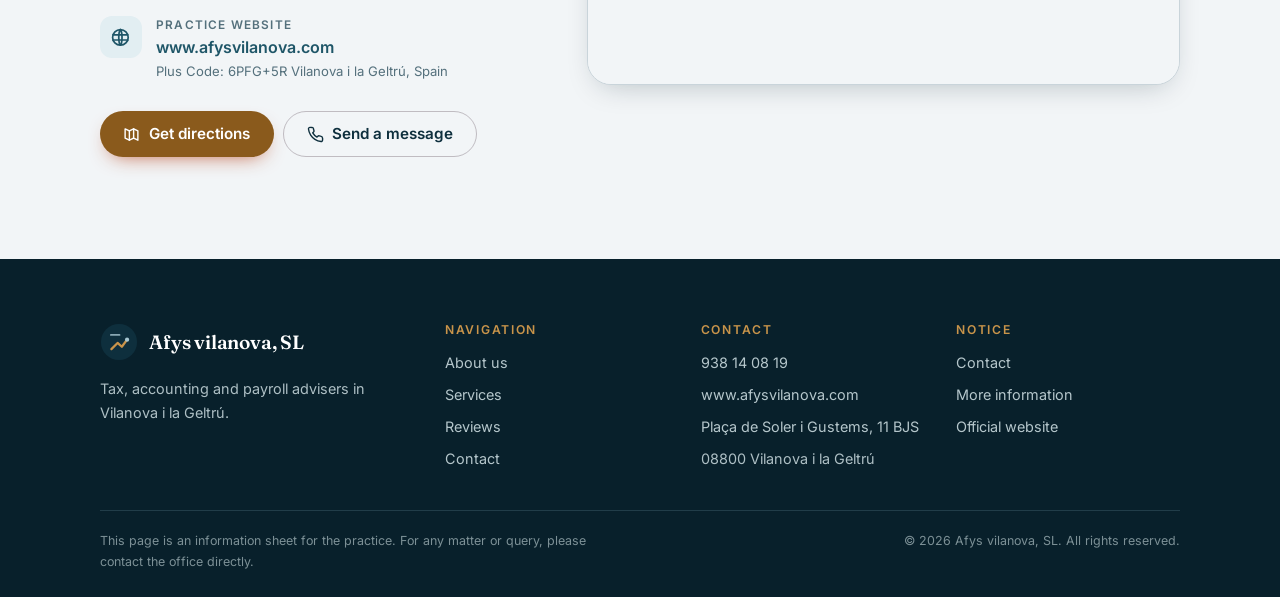
==== commit 99203039: "Header: one toolbar row for name, menu and language switch The header put the language switch in the" ====
--- a/en/index.html
+++ b/en/index.html
@@ -41,6 +41,7 @@
 <link rel="preload" href="../assets/fonts/fraunces-latin.woff2" as="font" type="font/woff2" crossorigin>
 <link rel="preload" href="../assets/fonts/inter-latin.woff2" as="font" type="font/woff2" crossorigin>
 <link rel="stylesheet" href="../assets/css/components.css">
+<link rel="stylesheet" href="../assets/css/header-tools.css">
 <link rel="stylesheet" href="../assets/css/styles.css">
 
 <script>
@@ -611,5 +612,6 @@
 
 <script src="../assets/js/components.js" defer></script>
 <script src="../assets/js/main.js" defer></script>
+<script src="../assets/js/header-tools.js" defer></script>
 </body>
 </html>
--- a/assets/css/header-tools.css
+++ b/assets/css/header-tools.css
@@ -0,0 +1,164 @@
+/* ==========================================================================
+   Shared header toolbar — one row at every width.
+   Repo: yourdataweb/site-components
+   Vendored into each site at assets/css/header-tools.css and pinned by
+   src/components.lock.
+
+   Anatomy this operates on (built by header-tools.js):
+     <header ...>
+       <div class="wrap">                     existing inner wrapper
+         <a class="brand">[mark]<span class="sm-name">Business</span></a>
+         <nav id="site-nav">…</nav>           drawer on mobile
+         <button class="nav-toggle">…</button>
+         <div class="sm-tools">               created by the script
+           <nav class="langs">…</nav>
+           <button class="nav-toggle">…</button>
+         </div>
+       </div>
+     </header>
+
+   Goal: name, menu button and language switch share one row, vertically centred,
+   with real gutters. The name is the only flexible item, so a long business name
+   truncates instead of pushing the tools onto a second row.
+   ========================================================================== */
+
+/* A header inner that wraps is the original defect: the address line and the
+   switch fell onto a second row and the bar grew to twice its height. Once the
+   toolbar is in place there is one row by construction, so wrapping is off. */
+.has-tools [data-tools] > .wrap,
+.has-tools [data-tools] > .shell,
+.has-tools [data-tools] > .container,
+.has-tools [data-tools][class*="inner"] {
+  flex-wrap: nowrap;
+}
+
+/* The tools container is the anchor: it sits at the right edge of the bar. */
+.sm-tools {
+  display: flex;
+  align-items: center;
+  gap: .5rem;
+  /* Never grows; may shrink only as a last resort. The identity owns the flexible
+     slot, so the row cannot become wider than the viewport. */
+  flex: none;
+  max-width: 100%;
+  margin-left: auto;
+}
+
+/* Anything still marked as "belongs on the bar" is aligned to the same centre line,
+   so a switch left outside .sm-tools cannot drift a few pixels off the button. */
+.has-tools .langs,
+.has-tools .nav-toggle,
+.has-tools .navbtn {
+  align-self: center;
+}
+
+/* The name is the only item allowed to shrink. min-width:0 is what actually lets
+   flex truncate instead of overflowing; without it the text refuses to compress
+   and shoves the tools off the row. */
+.sm-parent-safe {
+  min-width: 0;
+}
+
+.has-tools .sm-name {
+  display: block;
+  min-width: 0;
+  overflow: hidden;
+  text-overflow: ellipsis;
+  white-space: nowrap;
+}
+
+/* The identity link wraps the mark and the name; it must be able to shrink while
+   the mark itself never does. Sites that put `margin-right: auto` on the brand to
+   push the switch away are neutralised: the toolbar owns that spacing now, and the
+   leftover margin was what made one header 98px tall. */
+.has-tools .sm-name {
+  /* A long single word ("BRASPAÑA") contributes its full width as min-content and
+     forces the row wider. Capping it is what lets the toolbar keep its place. */
+  max-width: 100%;
+}
+
+.has-tools .brand,
+.has-tools .identity,
+.has-tools .marchio,
+.has-tools .logo,
+.has-tools .mark,
+.has-tools .sign {
+  margin-right: 0;
+}
+.has-tools .sm-name {
+  /* A long single word ("BRASPAÑA") contributes its full width as min-content and
+     forces the row wider. Capping it is what lets the toolbar keep its place. */
+  max-width: 100%;
+}
+
+.has-tools .brand,
+.has-tools .identity,
+.has-tools .marchio,
+.has-tools .logo,
+.has-tools .sign {
+  flex: 1 1 auto;
+  min-width: 0;
+}
+
+.has-tools .sm-mark,
+.has-tools .brand__mark,
+.has-tools .identity__mark,
+.has-tools .marchio__mark,
+.has-tools .logo__mark,
+.has-tools .mark__mark,
+.has-tools .sign__mark,
+.has-tools .brand-mark {
+  flex: none;
+}
+
+/* ---------------------------------------------------------------- mobile
+   Below the drawer breakpoint the bar carries three things in ~330 px of space:
+   prune the name to one line at a smaller size, keep the mark visible, and keep
+   the switch on 30 px so it lines up with a 38 px button without dominating. */
+@media (max-width: 860px) {
+  /* The address strip repeats the footer and the contact block; on a phone it is
+     what pushes the bar down and leaves the tools on a second line. */
+  .sm-strip-note {
+    display: none;
+  }
+
+  /* A phone link in the bar is redundant next to a call button in the hero and in
+     the contact block, and it is the widest thing in the toolbar. Drop it before
+     it costs the business its name. */
+  .sm-tools .head-phone,
+  .sm-tools .topbar__tel,
+  .sm-tools .header-phone {
+    display: none;
+  }
+
+  .has-tools .brand__sub,
+  .has-tools .identity__sub,
+  .has-tools .marchio__sub,
+  .has-tools .logo__sub,
+  .has-tools .mark__sub,
+  .has-tools .sign__sub,
+  .has-tools .brand-sub {
+    display: none;
+  }
+
+  .has-tools .sm-name {
+    font-size: 1rem;
+    line-height: 1.2;
+  }
+
+  .sm-tools {
+    gap: .4rem;
+  }
+}
+
+/* Very narrow: the mark plus a 6-character name plus two controls is the floor.
+   Tighten gutters rather than dropping the language switch — a visitor with a
+   phone is exactly who needs it. */
+@media (max-width: 380px) {
+  .sm-tools {
+    gap: .3rem;
+  }
+  .has-tools .sm-name {
+    font-size: .92rem;
+  }
+}
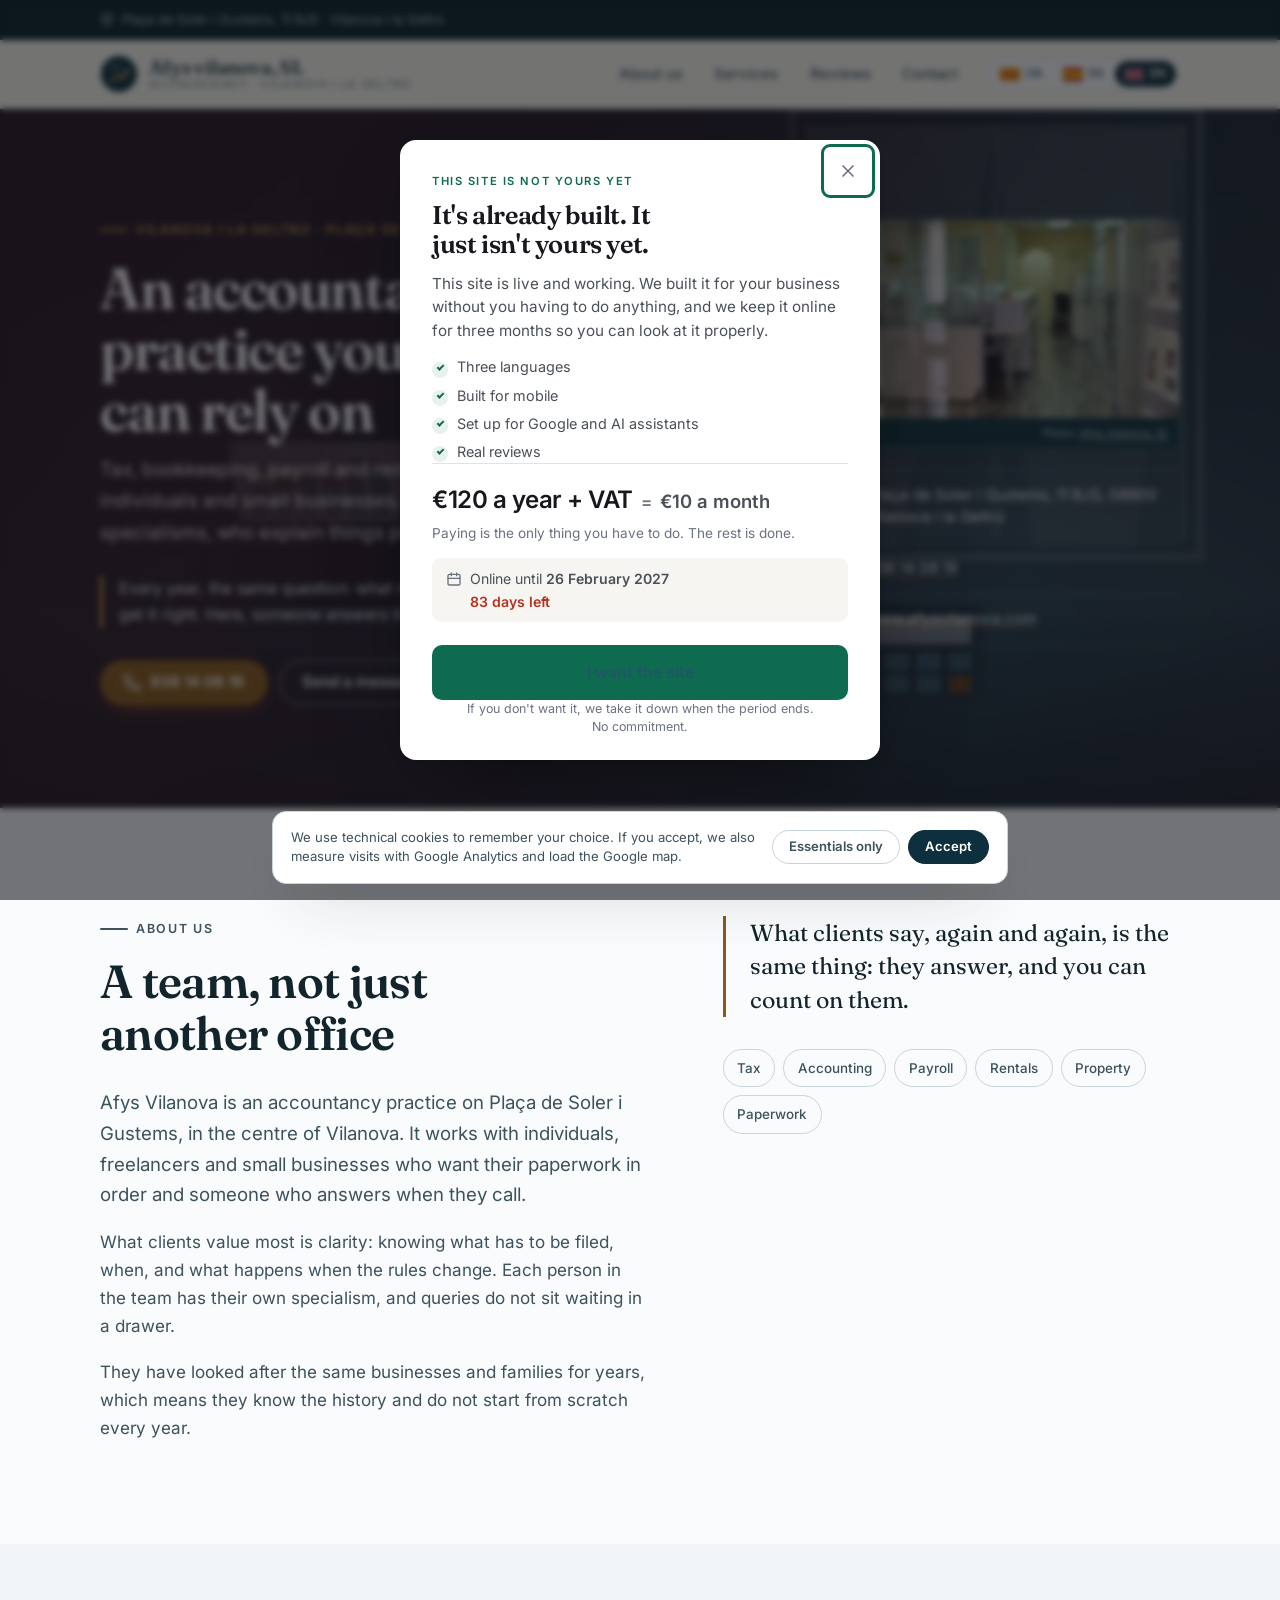
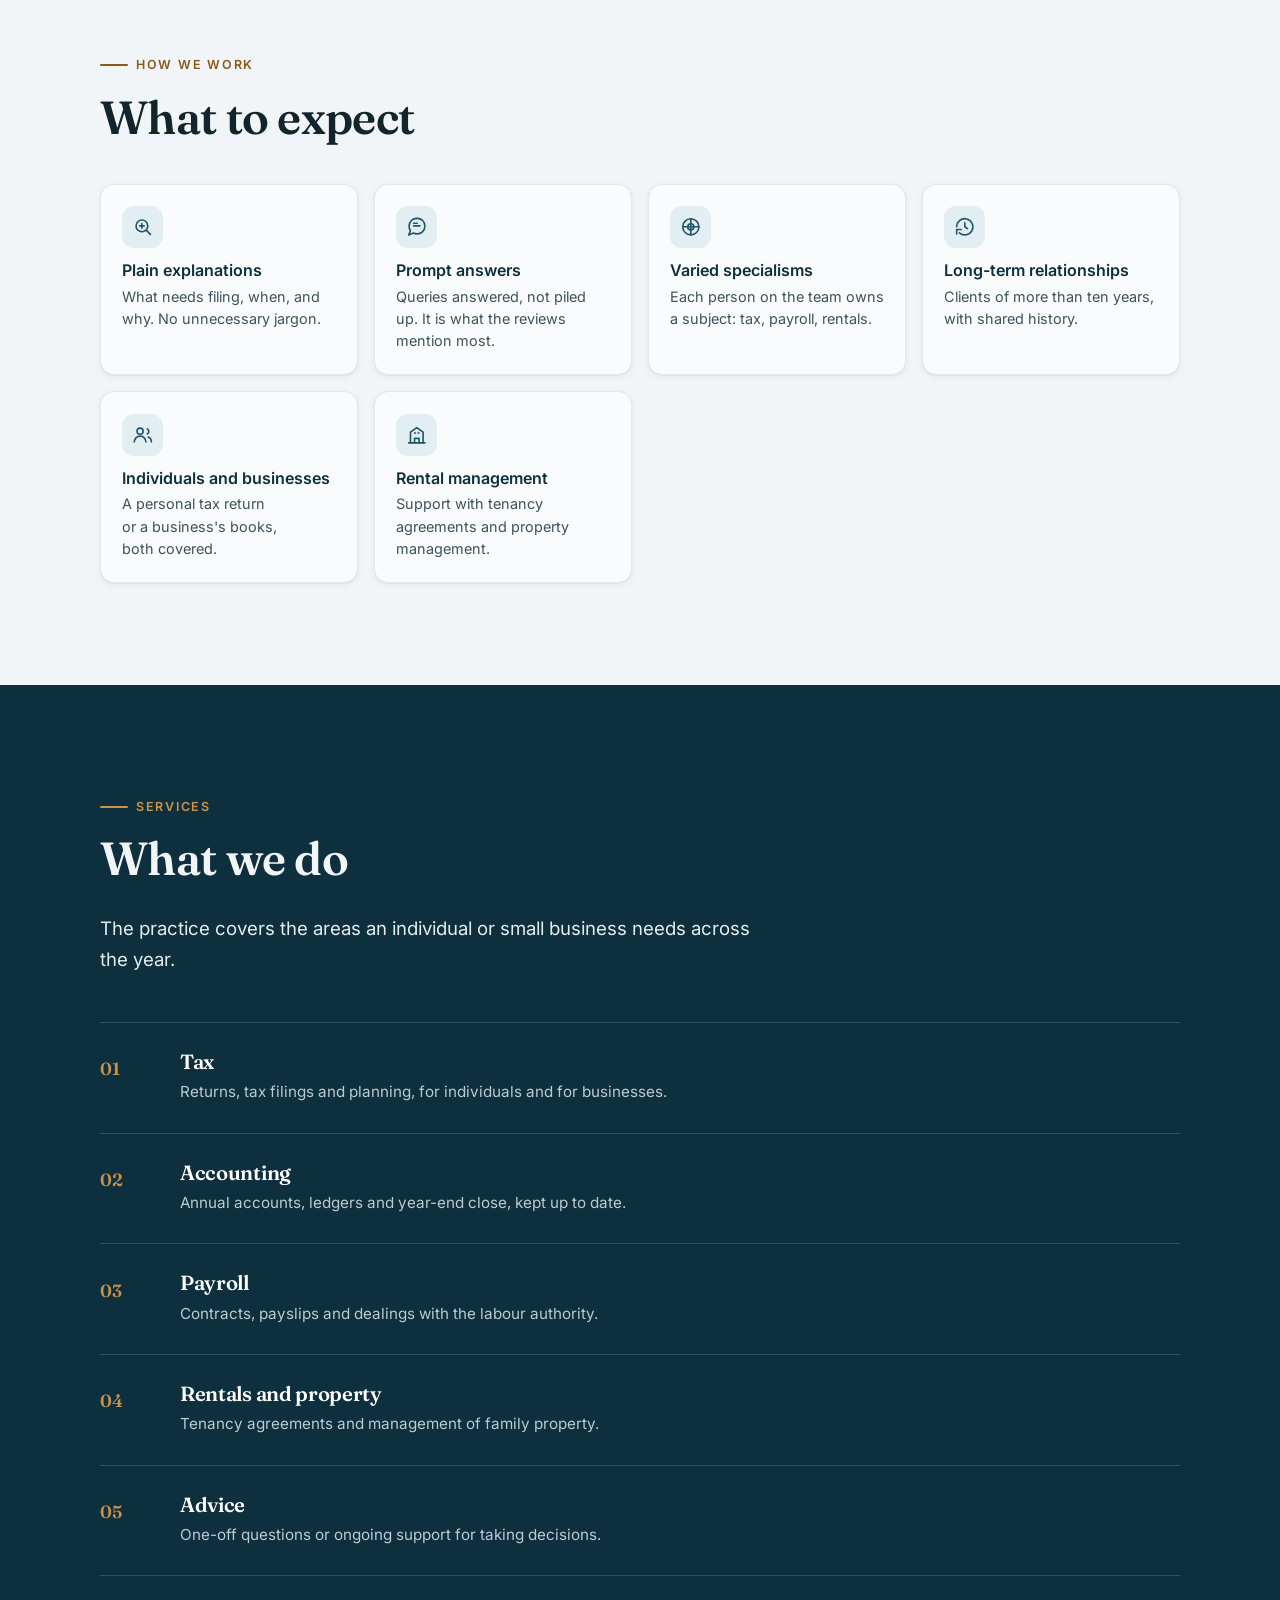
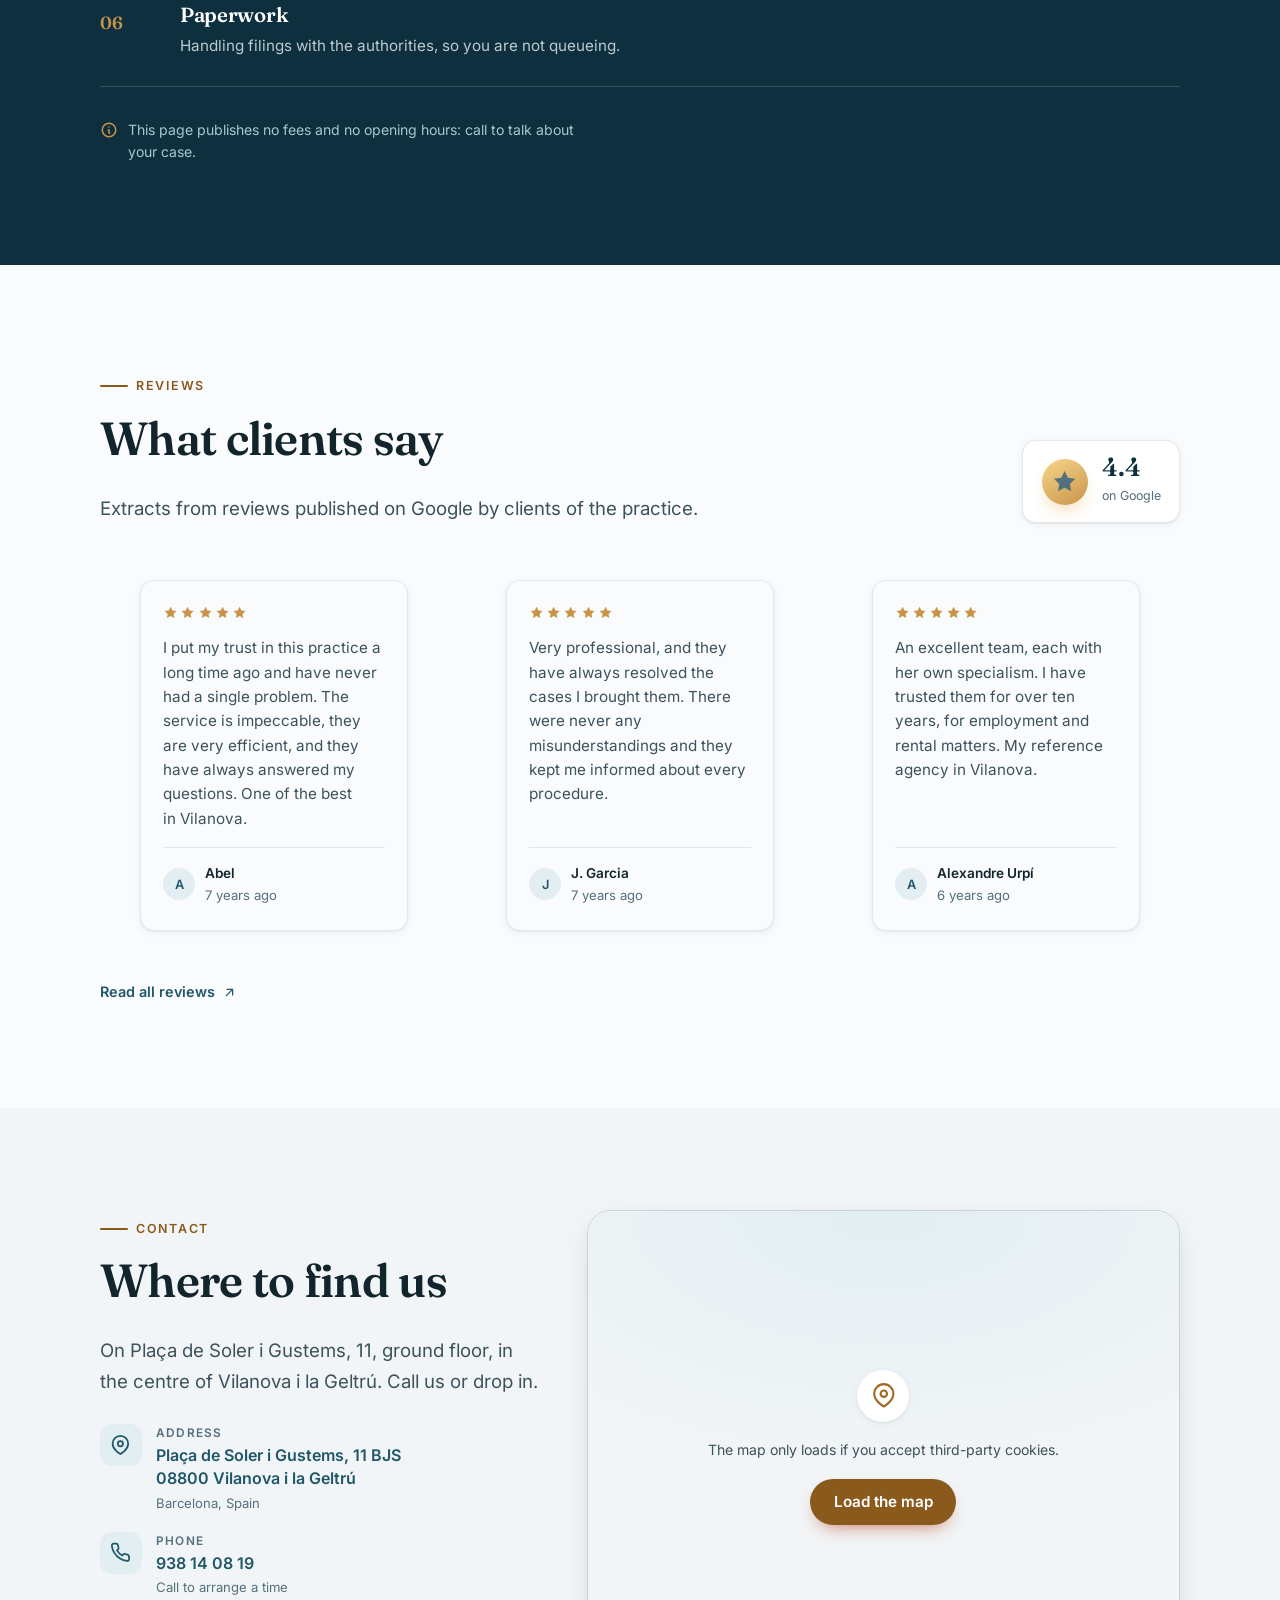
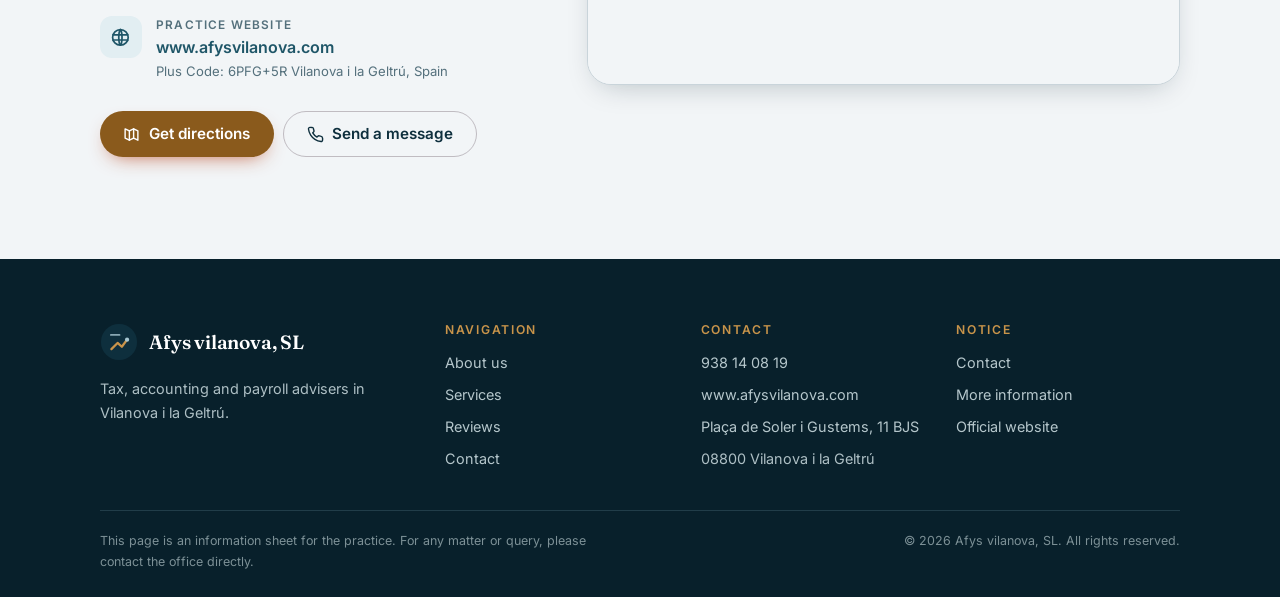
==== commit 3f3d1da2: "Offer panel: state the offer, take the decision Adds the branded offer dialog to every site: what th" ====
--- a/en/index.html
+++ b/en/index.html
@@ -43,6 +43,8 @@
 <link rel="stylesheet" href="../assets/css/components.css">
 <link rel="stylesheet" href="../assets/css/header-tools.css">
 <link rel="stylesheet" href="../assets/css/styles.css">
+<link rel="stylesheet" href="../assets/css/offer-panel.css">
+
 
 <script>
   /* Google Analytics 4 with consent mode. Goes in <head> of every generated page,
@@ -612,6 +614,10 @@
 
 <script src="../assets/js/components.js" defer></script>
 <script src="../assets/js/main.js" defer></script>
+
+<script type="application/json" id="sm-offer-config">{"offerEnds":"2027-02-26","offerEndsLabel":"26 February 2027","buyUrl":"","offerEmail":"","phoneE164":"+34938140819","copy":{"kicker":"This site is not yours yet","title":"It's already built. It just isn't yours yet.","lead":"This site is live and working. We built it for your business without you having to do anything, and we keep it online for three months so you can look at it properly.","features":["Three languages","Built for mobile","Set up for Google and AI assistants","Real reviews"],"priceYear":"€120 a year + VAT","priceMonth":"€10 a month","priceNote":"Paying is the only thing you have to do. The rest is done.","until":"Online until","days":"{n} days left","cta":"I want the site","buy":"I want the site","buyPhone":"Call and claim it","contact":"Talk to us","call":"Call us","close":"Close","pill":"This site is not yours yet","foot":"If you don't want it, we take it down when the period ends. No commitment."}}</script>
+<script src="../assets/js/offer-panel.js" defer></script>
+
 <script src="../assets/js/header-tools.js" defer></script>
 </body>
 </html>
--- a/assets/css/offer-panel.css
+++ b/assets/css/offer-panel.css
@@ -0,0 +1,313 @@
+/* ==========================================================================
+   Offer panel — the conversion surface for a site that is live but unbought.
+   Repo: yourdataweb/site-components
+   Vendored into each site at assets/css/offer-panel.css and pinned by
+   src/components.lock.
+
+   Colour strategy, and why:
+   - The site's own accent stays on the site. The panel uses a single high-contrast
+     action colour for the primary CTA and nothing else, so the eye has exactly one
+     place to go. Two competing accents is the most common reason a dialog gets read
+     and not acted on.
+   - The primary CTA is the only element on the panel with a filled background. The
+     secondary is a quiet outline: it must be findable, not tempting.
+   - Urgency is carried by a warm red *only* on the deadline line, never on the CTA.
+     A red button reads as error; a red date reads as a deadline.
+
+   The panel is an overlay, never the page: it can be closed and the site content is
+   untouched underneath.
+   ========================================================================== */
+
+html.sm-offer-open,
+html.sm-offer-open body {
+  overflow: hidden;
+}
+
+/* The cookie notice is a legal surface and must stay reachable while the panel is
+   open: a visitor cannot be asked to accept or decline tracking behind a modal. It
+   is raised above the backdrop and the panel never covers its bottom edge. */
+html.sm-offer-open #cookiebar,
+html.sm-offer-open .cookiebar,
+html.sm-offer-open #cookie-banner {
+  z-index: 300;
+}
+
+.sm-offer {
+  --offer-ink: #16181d;
+  --offer-ink-soft: #4a5058;
+  --offer-muted: #6b7280;
+  --offer-paper: #ffffff;
+  --offer-line: #e6e3dd;
+  --offer-action: #0f6b4f;      /* one action colour, WCAG AA on white at 5.9:1 */
+  --offer-action-hover: #0b5440;
+  --offer-urgent: #b4321f;      /* deadline only */
+
+  position: fixed;
+  inset: 0;
+  z-index: 200;
+  display: flex;
+  align-items: center;
+  justify-content: center;
+  padding: 1rem;
+  font-family: Inter, -apple-system, BlinkMacSystemFont, "Segoe UI", Roboto, sans-serif;
+  -webkit-font-smoothing: antialiased;
+}
+
+.sm-offer__backdrop {
+  position: absolute;
+  inset: 0;
+  background: rgba(16, 18, 22, .58);
+  backdrop-filter: blur(3px);
+}
+
+.sm-offer__panel {
+  position: relative;
+  width: min(100%, 30rem);
+  max-height: calc(100vh - 2rem);
+  overflow-y: auto;
+  background: var(--offer-paper);
+  color: var(--offer-ink);
+  border-radius: 16px;
+  padding: 2rem 2rem 1.5rem;
+  box-shadow: 0 30px 80px -32px rgba(0, 0, 0, .55), 0 2px 8px rgba(0, 0, 0, .10);
+  animation: sm-offer-in .28s cubic-bezier(.22, 1, .36, 1);
+}
+
+@keyframes sm-offer-in {
+  from { opacity: 0; transform: translateY(12px) scale(.985); }
+  to   { opacity: 1; transform: none; }
+}
+@media (prefers-reduced-motion: reduce) {
+  .sm-offer__panel { animation: none; }
+}
+
+/* Close: top-right, 44px hit area, muted but not hidden. */
+.sm-offer__close {
+  position: absolute;
+  top: .6rem;
+  right: .6rem;
+  width: 44px;
+  height: 44px;
+  display: inline-flex;
+  align-items: center;
+  justify-content: center;
+  border: 0;
+  border-radius: 10px;
+  background: transparent;
+  color: var(--offer-muted);
+  cursor: pointer;
+}
+.sm-offer__close:hover { background: #f3f1ed; color: var(--offer-ink); }
+.sm-offer__close:focus-visible { outline: 3px solid var(--offer-action); outline-offset: 2px; }
+
+.sm-offer__kicker {
+  margin: 0 0 .55rem;
+  font-size: .7rem;
+  font-weight: 700;
+  letter-spacing: .14em;
+  text-transform: uppercase;
+  color: var(--offer-action);
+}
+
+.sm-offer__title {
+  margin: 0 0 .6rem;
+  font-family: Fraunces, Georgia, serif;
+  font-size: 1.6rem;
+  line-height: 1.15;
+  letter-spacing: -.015em;
+  color: var(--offer-ink);
+  padding-right: 2rem;
+}
+
+.sm-offer__lead {
+  margin: 0 0 1.1rem;
+  font-size: .95rem;
+  line-height: 1.55;
+  color: var(--offer-ink-soft);
+}
+
+/* Feature list: scannable, checkmarks, no icons fighting for attention. */
+.sm-offer__features {
+  margin: 0 0 1.25rem;
+  padding: 0;
+  list-style: none;
+  display: grid;
+  gap: .45rem;
+}
+.sm-offer__feature {
+  position: relative;
+  padding-left: 1.55rem;
+  font-size: .9rem;
+  line-height: 1.45;
+  color: var(--offer-ink-soft);
+}
+.sm-offer__feature::before {
+  content: "";
+  position: absolute;
+  left: 0;
+  top: .28rem;
+  width: 1rem;
+  height: 1rem;
+  border-radius: 50%;
+  background: #e7f2ed;
+}
+.sm-offer__feature::after {
+  content: "";
+  position: absolute;
+  left: .29rem;
+  top: .47rem;
+  width: .42rem;
+  height: .24rem;
+  border-left: 2px solid var(--offer-action);
+  border-bottom: 2px solid var(--offer-action);
+  transform: rotate(-45deg);
+}
+
+/* Price: the yearly figure and its monthly equivalent bound by an equals sign, so
+   they cannot be read as two separate charges. */
+.sm-offer__price {
+  display: flex;
+  align-items: baseline;
+  flex-wrap: wrap;
+  gap: .5rem;
+  padding: 1rem 0 .2rem;
+  border-top: 1px solid var(--offer-line);
+}
+.sm-offer__price-year {
+  font-size: 1.5rem;
+  font-weight: 700;
+  letter-spacing: -.02em;
+  color: var(--offer-ink);
+}
+.sm-offer__price-eq {
+  font-size: 1.05rem;
+  font-weight: 700;
+  color: var(--offer-muted);
+}
+.sm-offer__price-month {
+  font-size: 1.15rem;
+  font-weight: 600;
+  color: var(--offer-ink-soft);
+}
+.sm-offer__price-note {
+  margin: .1rem 0 0;
+  font-size: .85rem;
+  color: var(--offer-muted);
+}
+
+/* Deadline: warm red, the only place colour is allowed to alarm. */
+.sm-offer__meta {
+  display: flex;
+  align-items: flex-start;
+  gap: .5rem;
+  margin: 1rem 0 0;
+  padding: .7rem .85rem;
+  background: #f7f5f2;
+  border-radius: 9px;
+  font-size: .88rem;
+  line-height: 1.4;
+  color: var(--offer-ink-soft);
+}
+.sm-offer__meta svg { flex: none; margin-top: .1rem; color: var(--offer-muted); }
+.sm-offer__meta.is-urgent { background: #fdf1ee; color: #6d2318; }
+.sm-offer__meta.is-urgent svg { color: var(--offer-urgent); }
+.sm-offer__meta strong { color: inherit; }
+.sm-offer__days { display: block; font-weight: 600; color: var(--offer-urgent); margin-top: .15rem; }
+
+/* Actions: one filled, one outline. */
+.sm-offer__actions {
+  display: grid;
+  gap: .6rem;
+  margin-top: 1.4rem;
+}
+.sm-offer__cta {
+  display: inline-flex;
+  align-items: center;
+  justify-content: center;
+  min-height: 52px;
+  padding: .9rem 1.25rem;
+  border-radius: 10px;
+  background: var(--offer-action);
+  color: #fff;
+  font-size: 1rem;
+  font-weight: 700;
+  text-decoration: none;
+  transition: background-color .15s ease;
+}
+.sm-offer__cta:hover { background: var(--offer-action-hover); }
+.sm-offer__cta:focus-visible { outline: 3px solid var(--offer-action); outline-offset: 3px; }
+
+.sm-offer__secondary {
+  display: inline-flex;
+  align-items: center;
+  justify-content: center;
+  min-height: 46px;
+  padding: .7rem 1.25rem;
+  border: 1px solid var(--offer-line);
+  border-radius: 10px;
+  color: var(--offer-ink);
+  font-size: .93rem;
+  font-weight: 600;
+  text-decoration: none;
+}
+.sm-offer__secondary:hover { background: #f7f5f2; }
+.sm-offer__secondary:focus-visible { outline: 3px solid var(--offer-action); outline-offset: 3px; }
+
+.sm-offer__foot {
+  margin: .9rem 0 0;
+  font-size: .78rem;
+  line-height: 1.45;
+  color: var(--offer-muted);
+  text-align: center;
+}
+
+/* ---------------------------------------------------------------- mobile
+   Full-height sheet on a phone: the desktop dialog wastes the space it has and
+   pushes the CTA below the fold once the feature list wraps. */
+@media (max-width: 560px) {
+  .sm-offer { padding: 0; align-items: flex-end; }
+  .sm-offer__panel {
+    width: 100%;
+    max-height: 92vh;
+    border-radius: 18px 18px 0 0;
+    padding: 1.6rem 1.25rem 1.25rem;
+    animation: sm-offer-up .3s cubic-bezier(.22, 1, .36, 1);
+  }
+  @keyframes sm-offer-up {
+    from { opacity: 0; transform: translateY(24px); }
+    to   { opacity: 1; transform: none; }
+  }
+  .sm-offer__title { font-size: 1.35rem; }
+  .sm-offer__price-year { font-size: 1.3rem; }
+}
+
+/* ---------------------------------------------------------------- pill
+   After closing: small, low-contrast, bottom-left, out of the thumb's path. */
+/* `body >` is deliberate: a site stylesheet can define a generic `.sm-offer-pill`
+   or reset `position` on buttons, and the last-loaded rule wins. Anchoring the
+   selector keeps the pill fixed to the viewport instead of landing in normal flow
+   at the bottom of the document, where it is unclickable. */
+body > .sm-offer-pill {
+  position: fixed !important;
+  left: 1rem;
+  bottom: 1rem;
+  z-index: 190;
+  display: inline-flex;
+  align-items: center;
+  gap: .45rem;
+  max-width: calc(100vw - 2rem);
+  padding: .6rem .9rem;
+  border: 1px solid #ddd8cf;
+  border-radius: 999px;
+  background: rgba(255, 255, 255, .96);
+  color: #16181d;
+  font-family: Inter, -apple-system, BlinkMacSystemFont, "Segoe UI", Roboto, sans-serif;
+  font-size: .82rem;
+  font-weight: 600;
+  line-height: 1.2;
+  cursor: pointer;
+  box-shadow: 0 6px 20px -10px rgba(0, 0, 0, .35);
+}
+.sm-offer-pill:hover { background: #fff; }
+.sm-offer-pill:focus-visible { outline: 3px solid #0f6b4f; outline-offset: 2px; }
+.sm-offer-pill svg { flex: none; color: #0f6b4f; }
